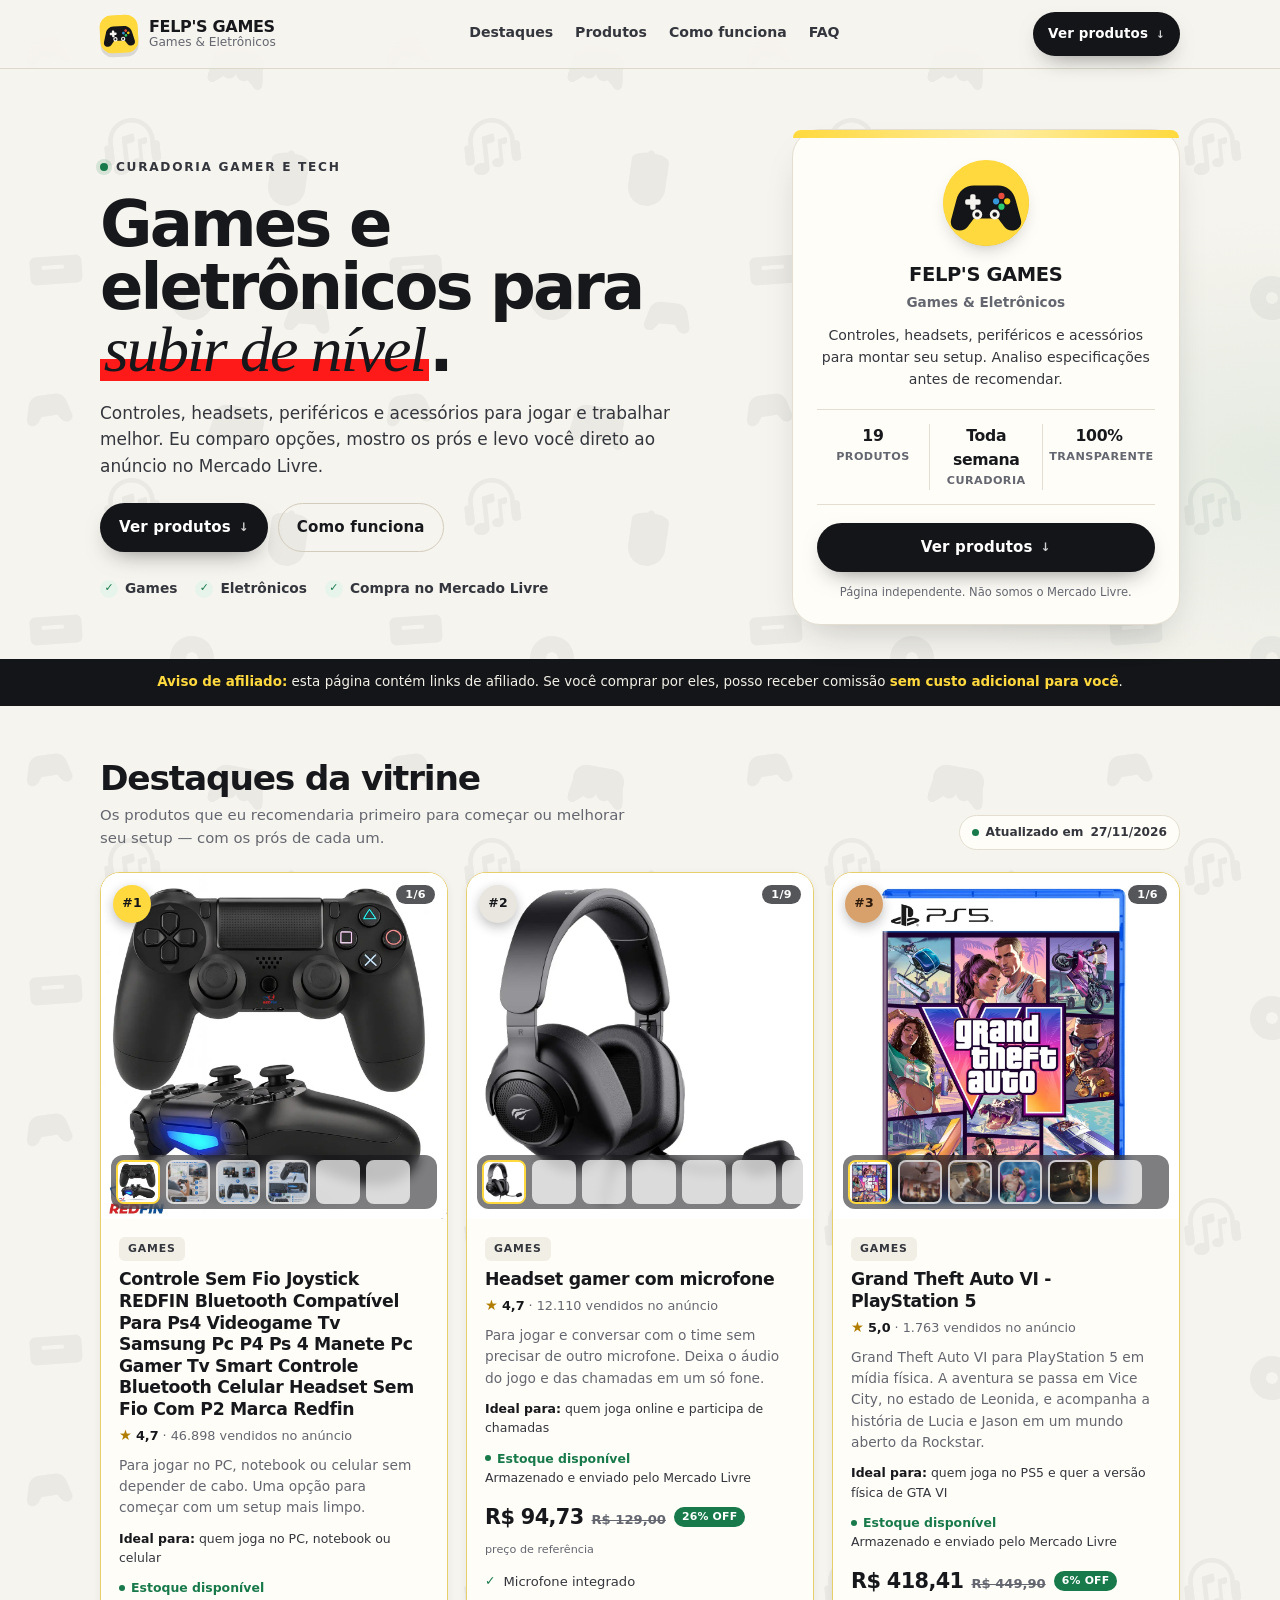
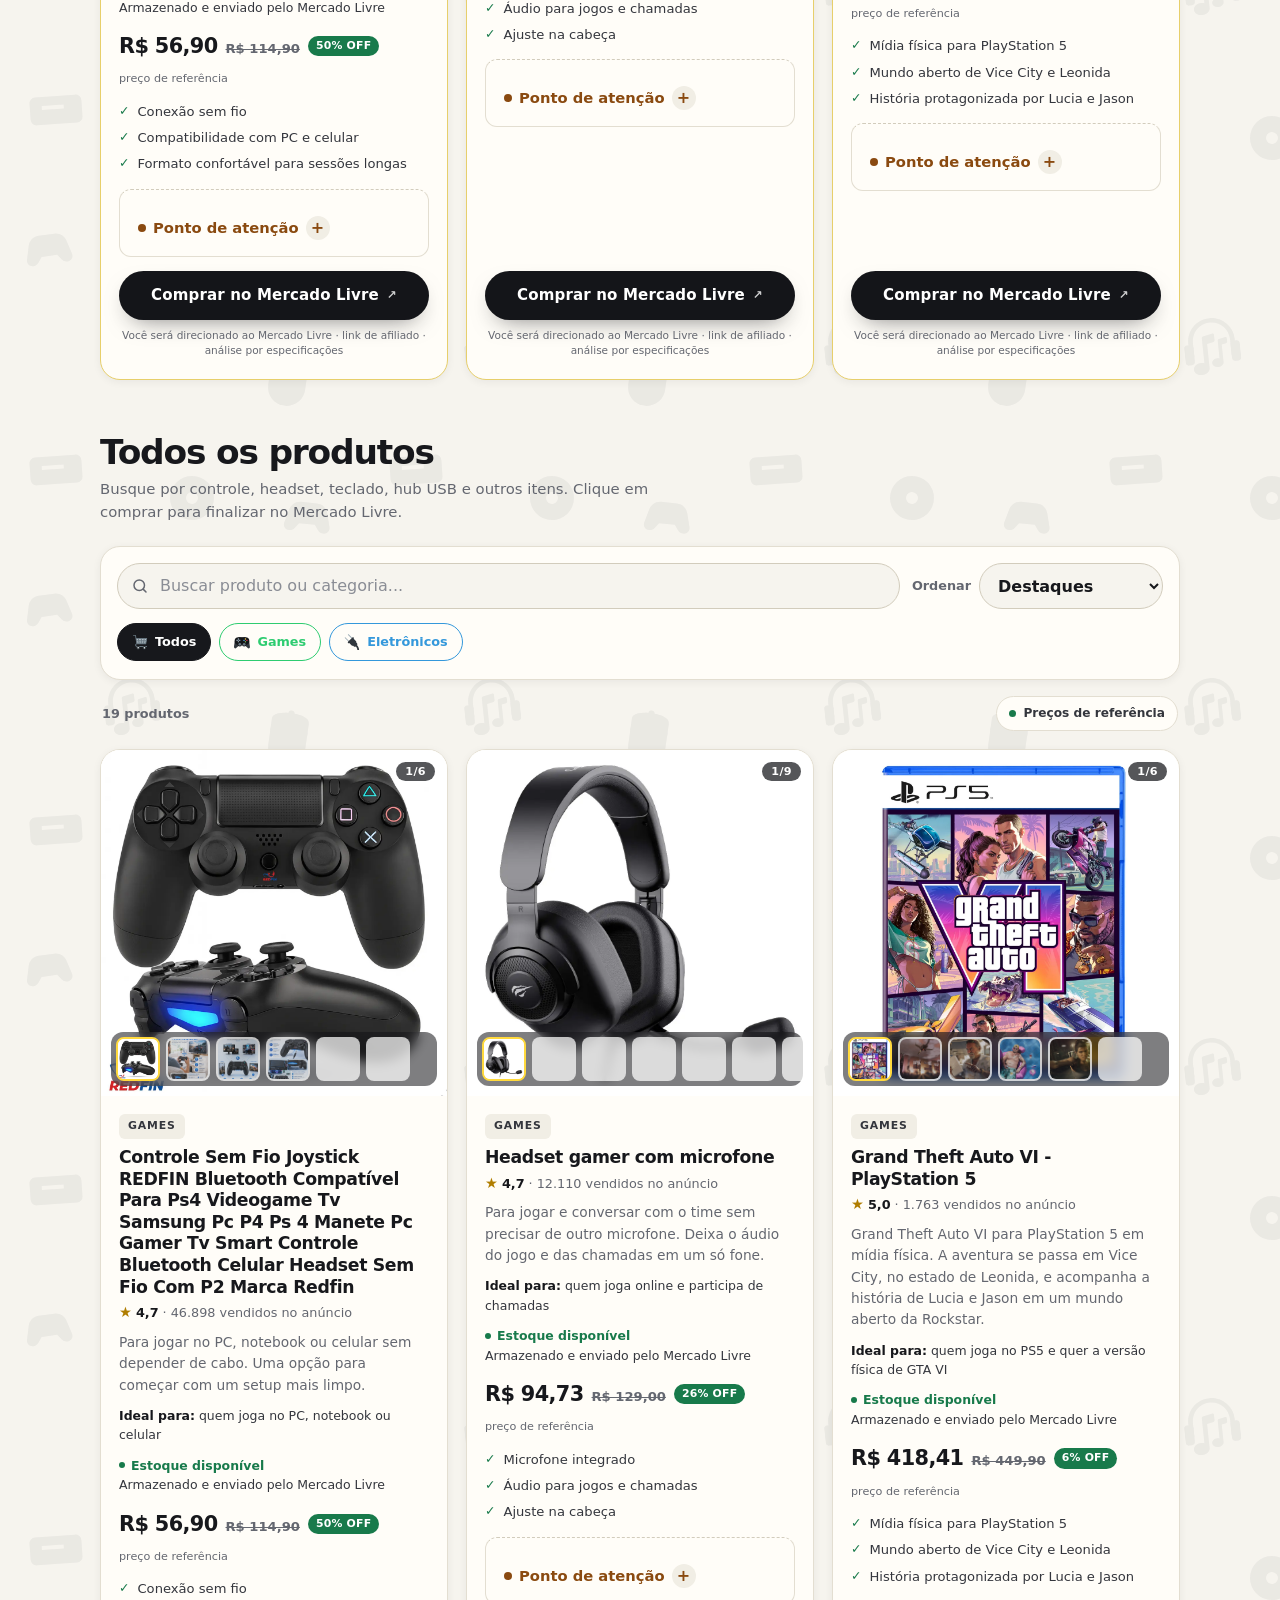
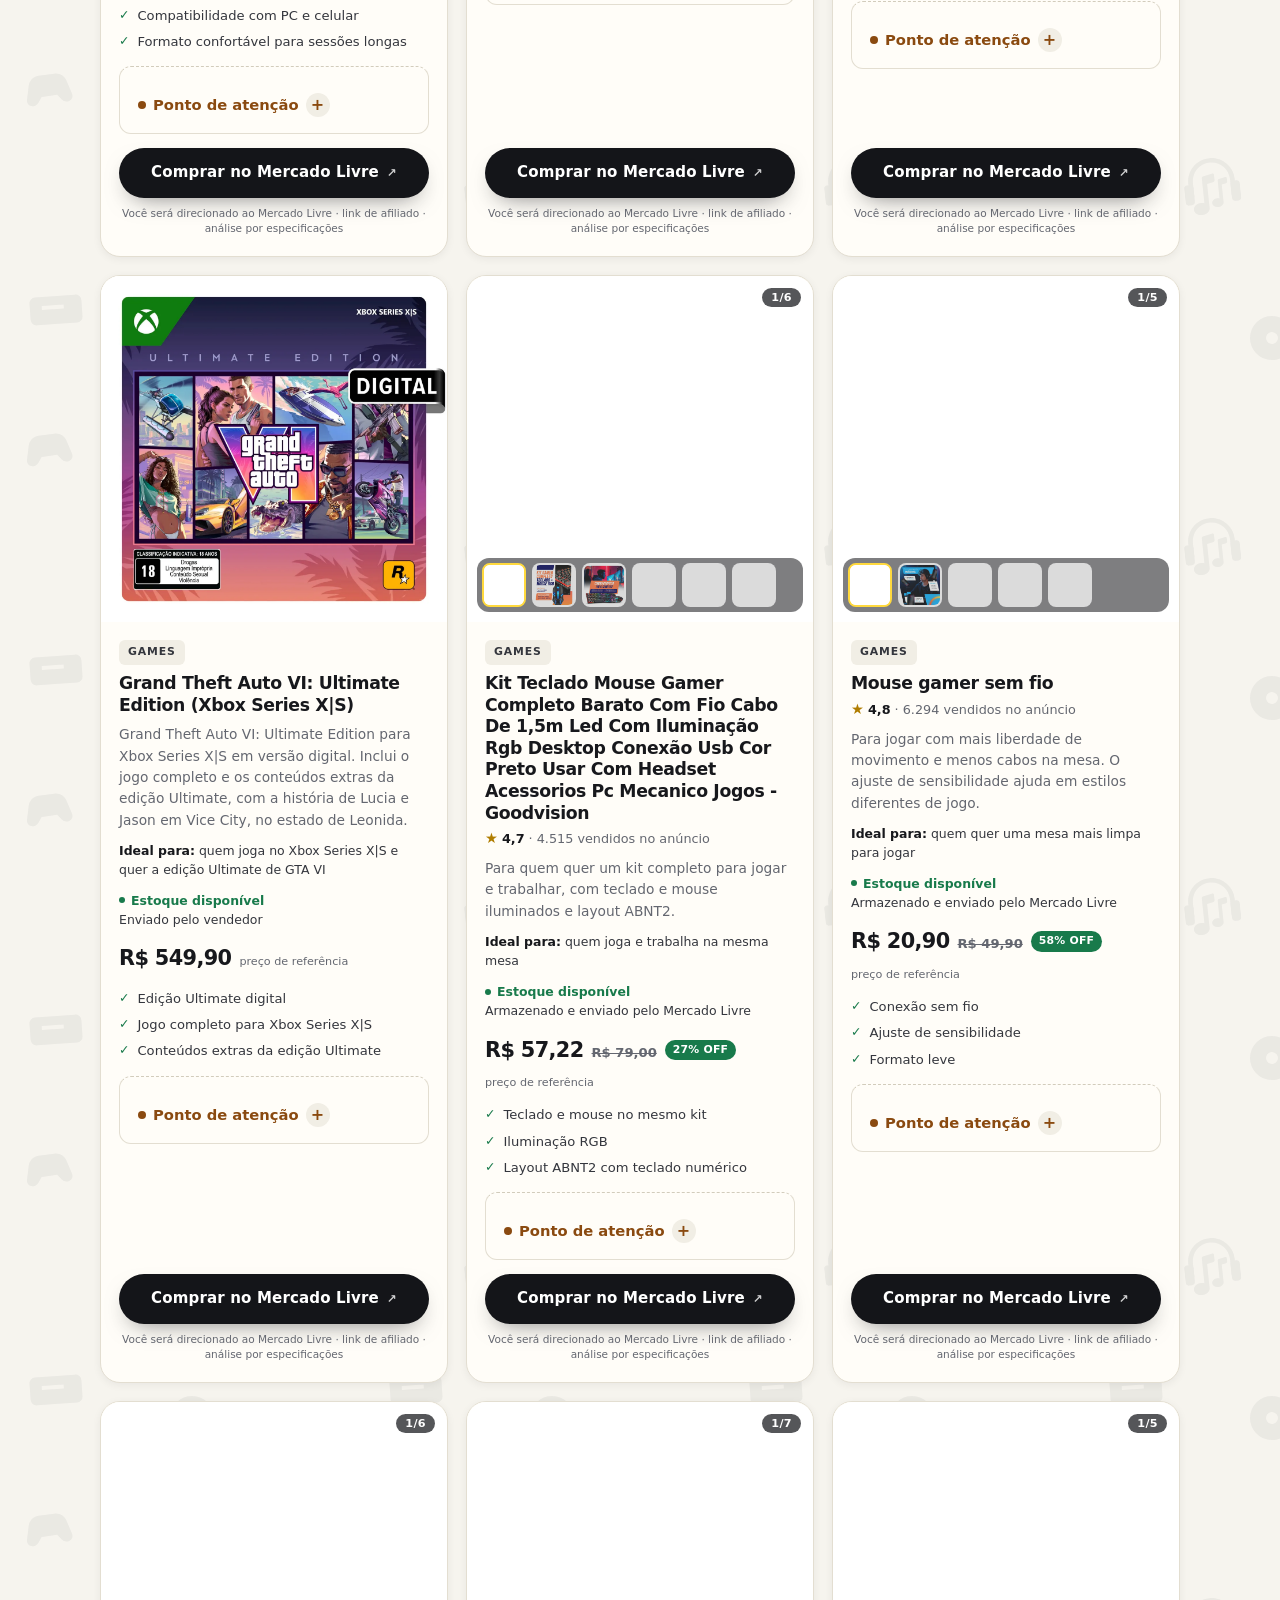
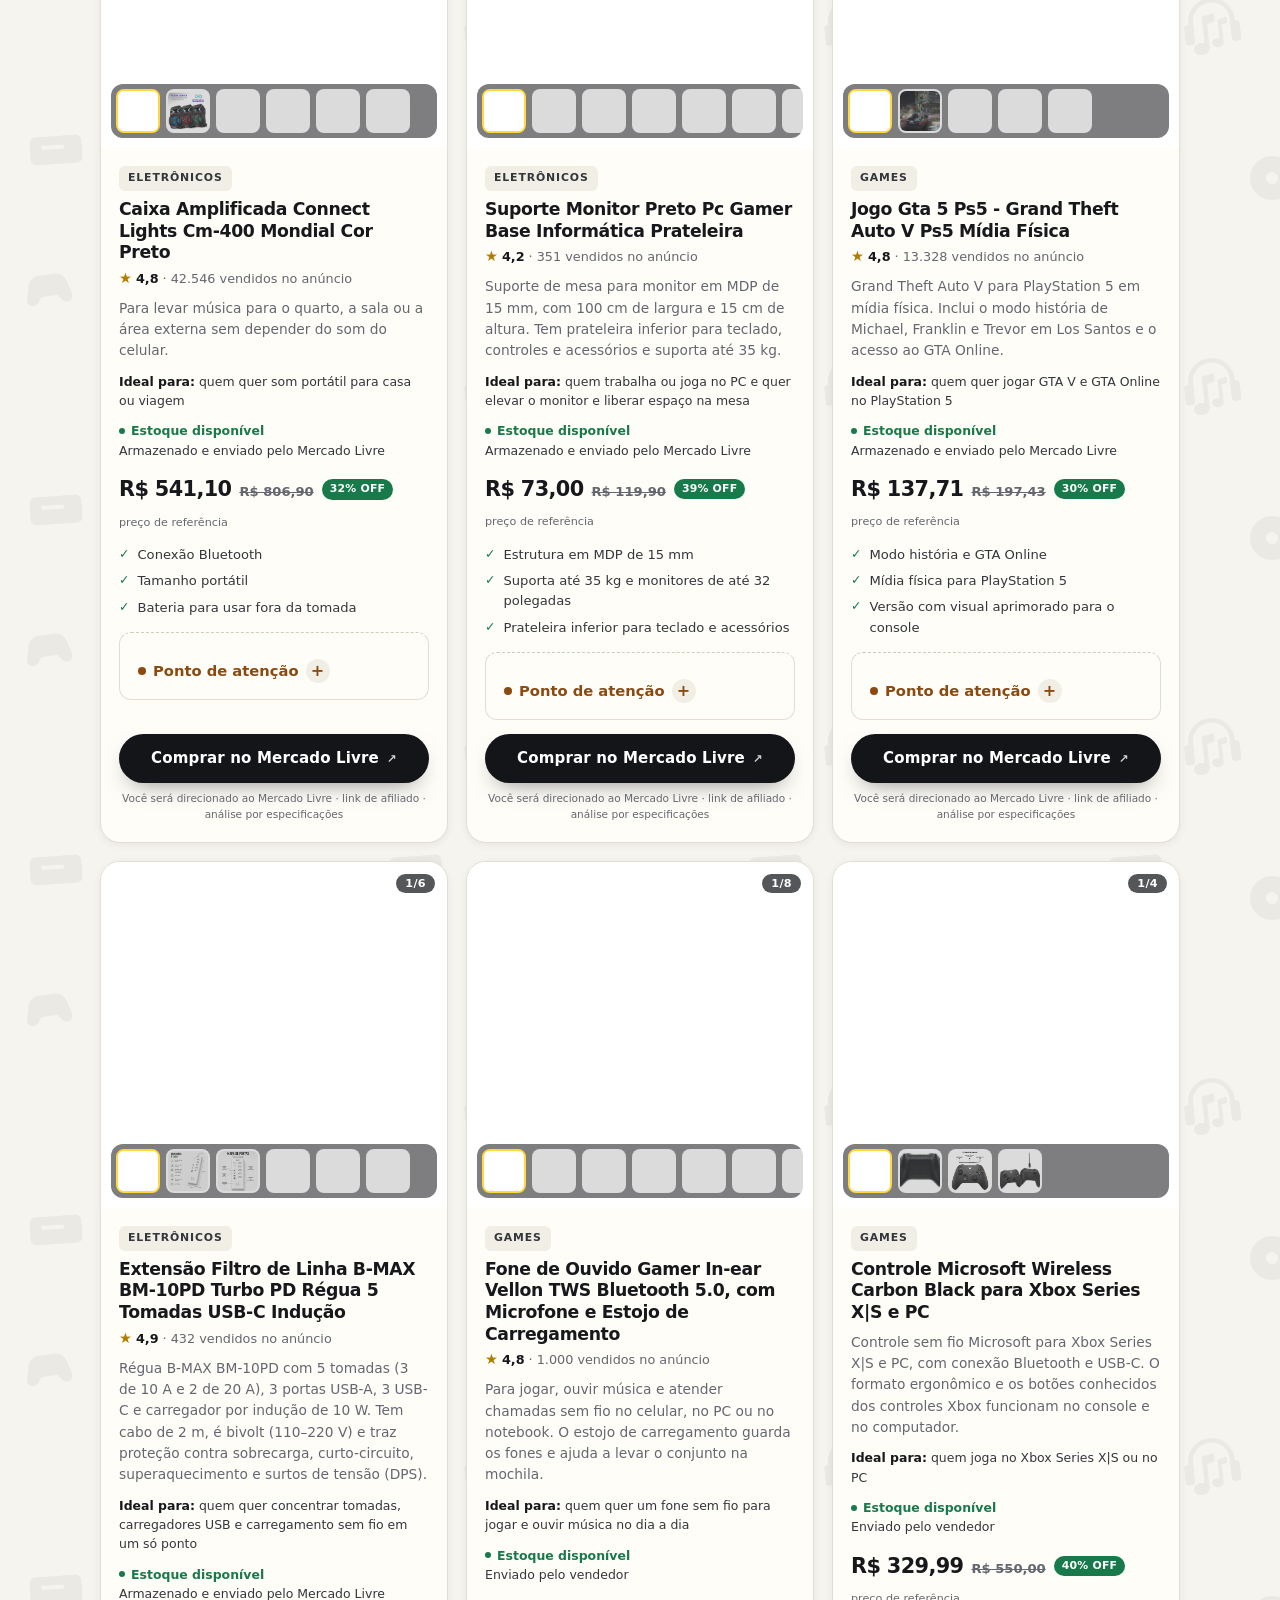
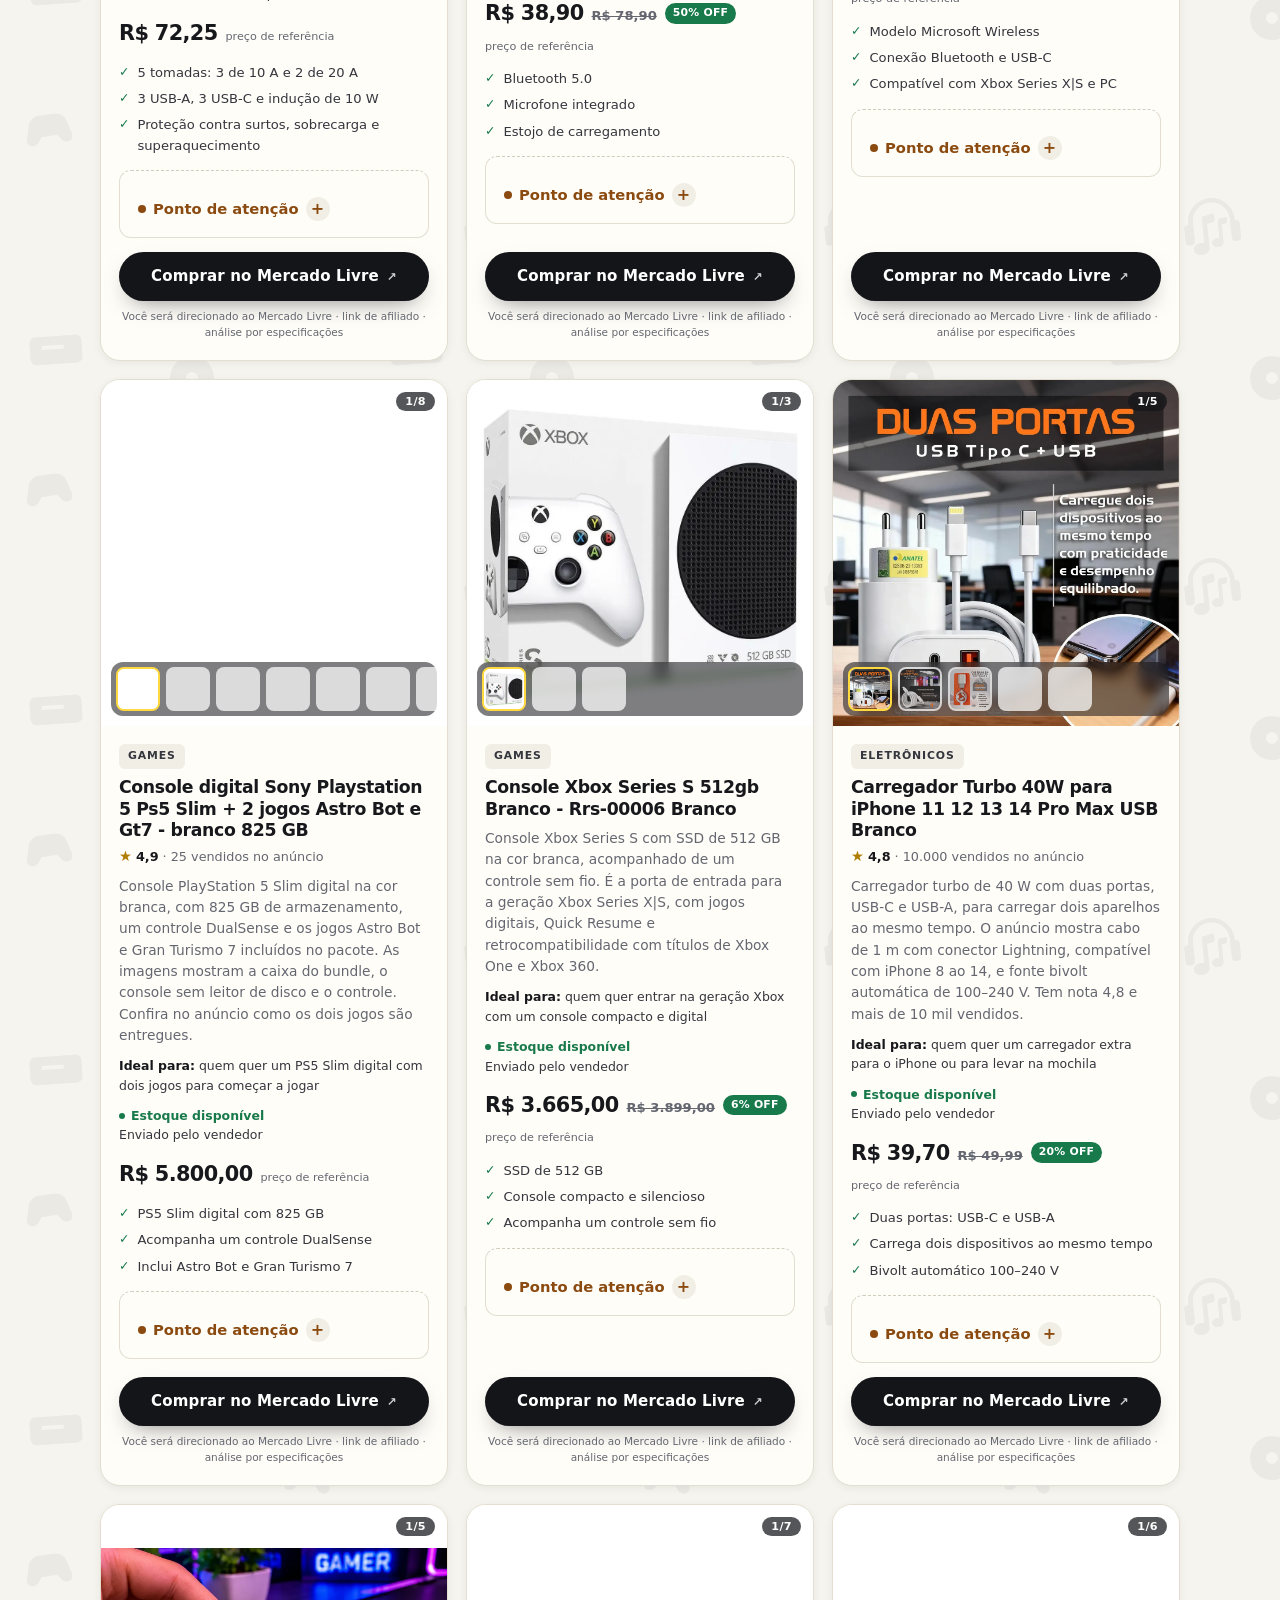
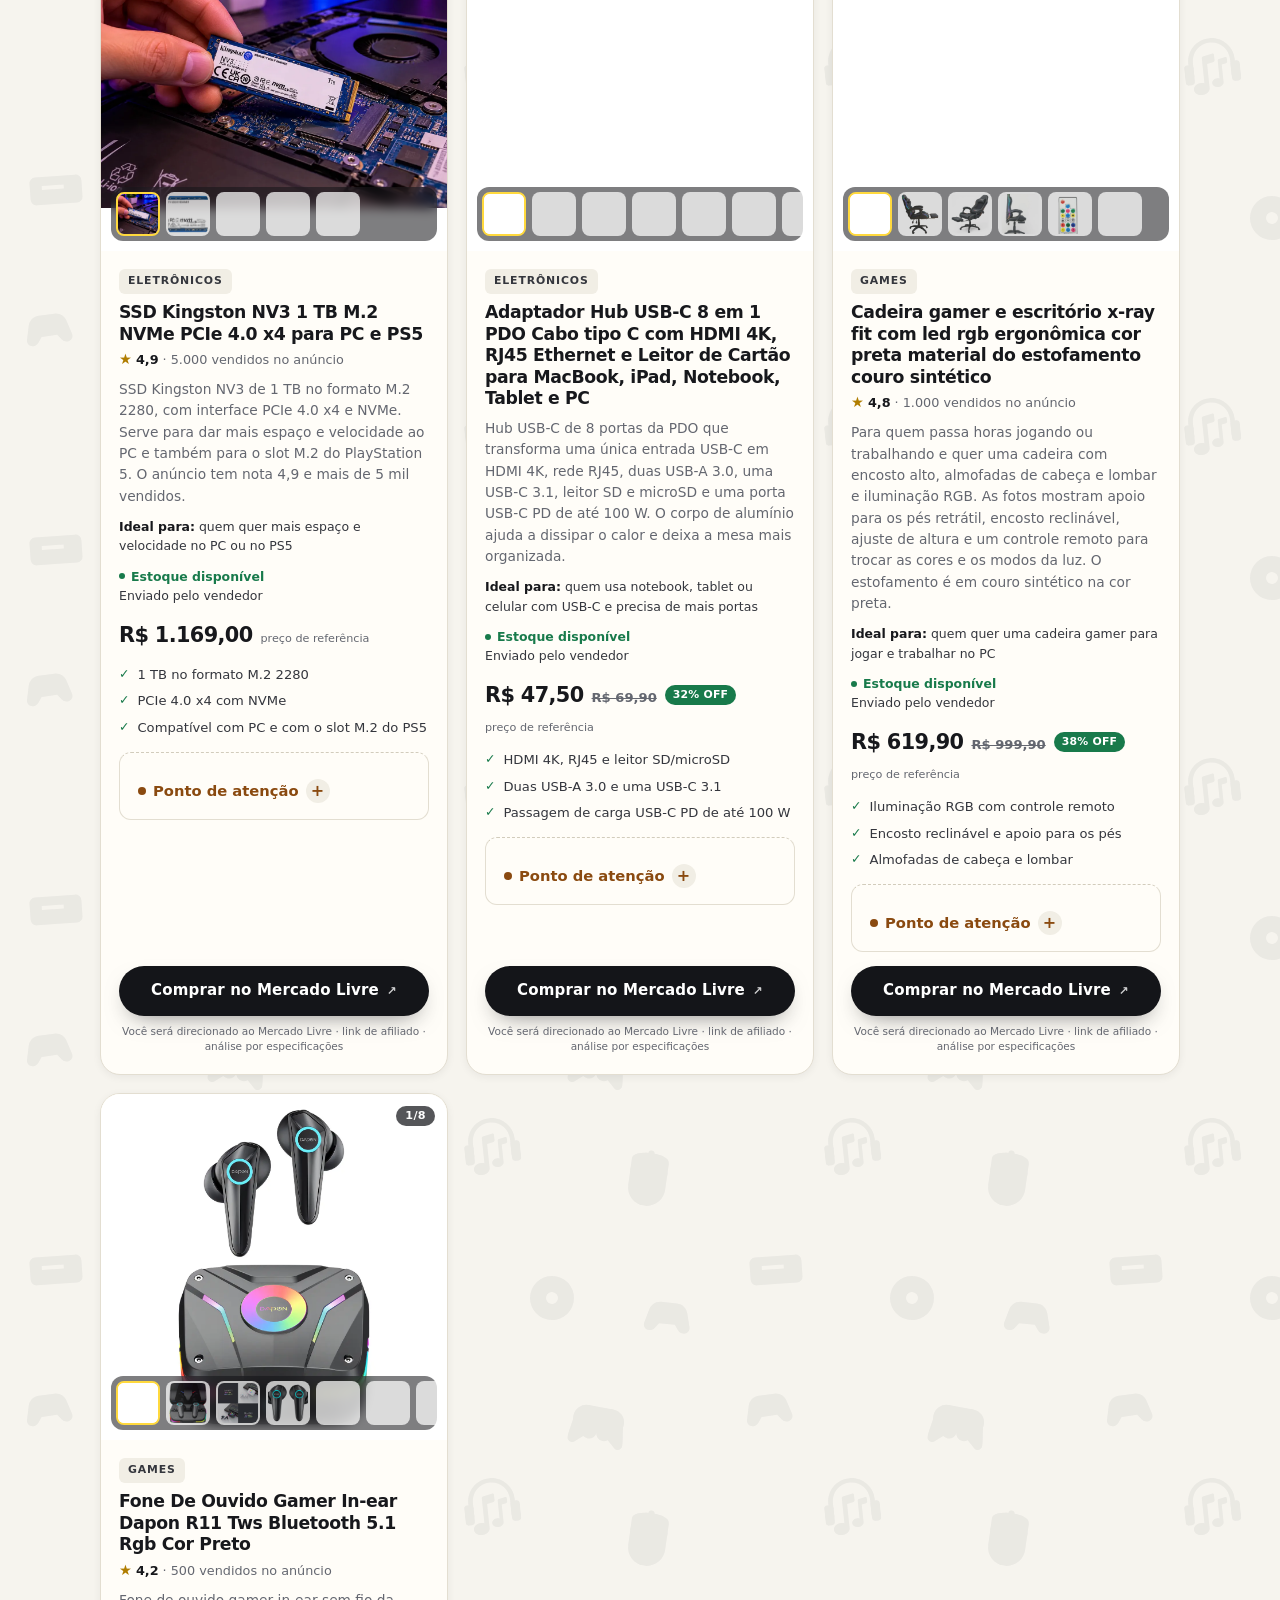
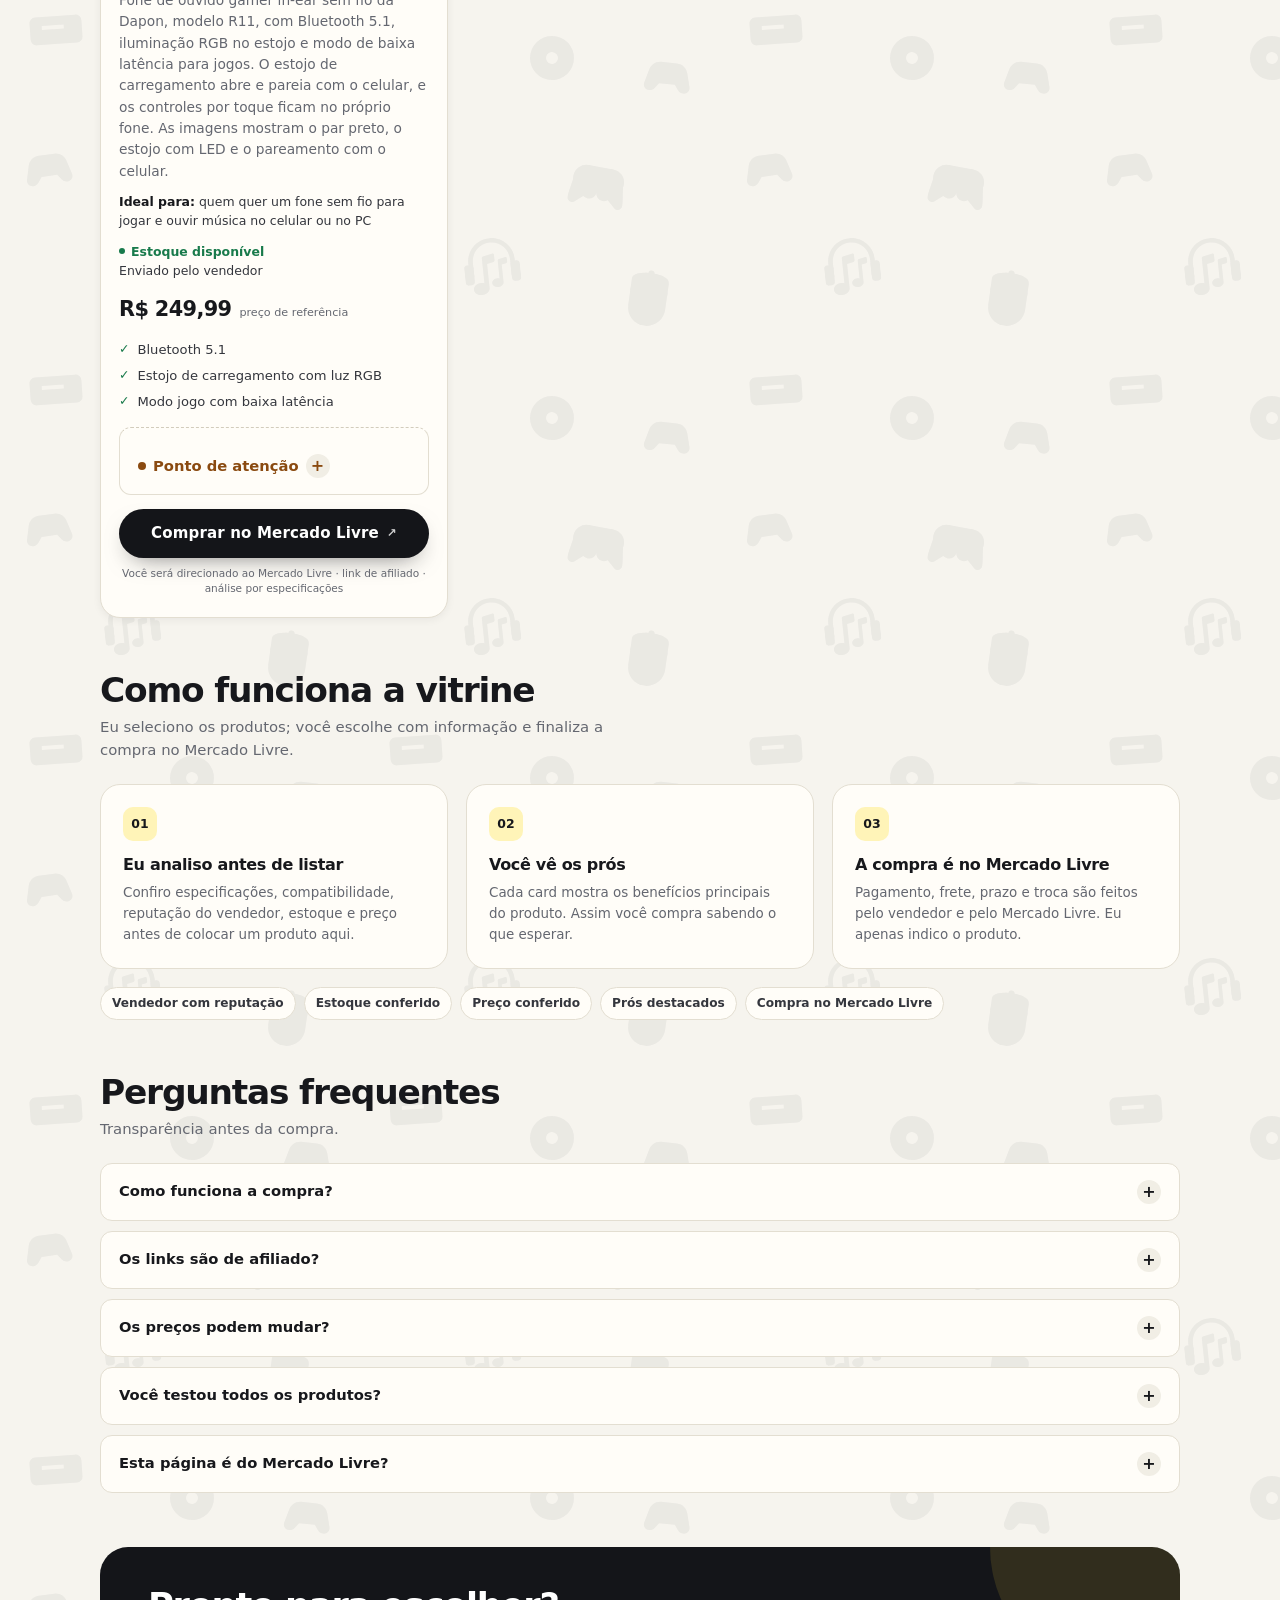
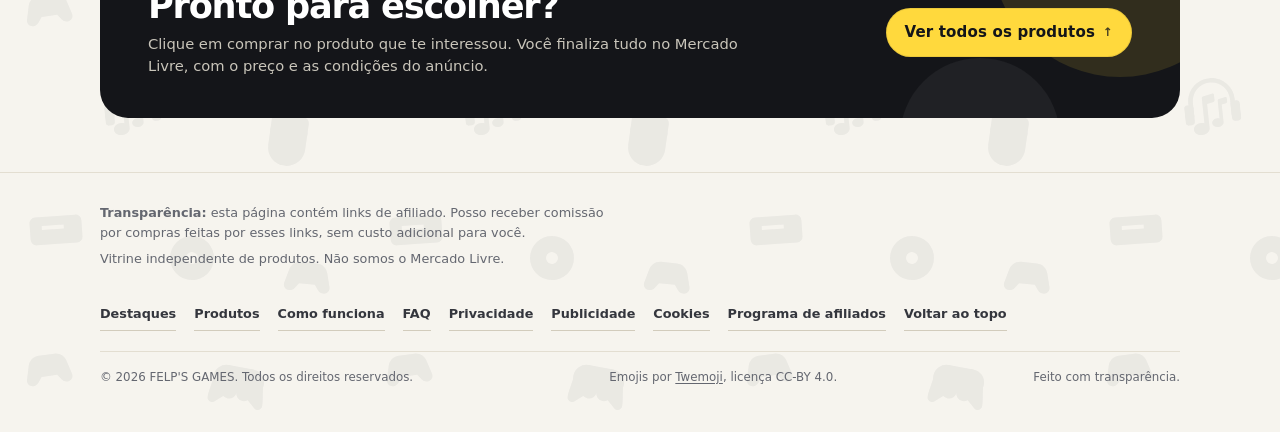
==== index.html @ fa254f03 "Atualiza site FELP'S GAMES (2026-11-27 15:37 UTC)" ====
<!DOCTYPE html>
<html lang="pt-BR">
<head>
  <meta charset="UTF-8" />
  <meta name="viewport" content="width=device-width, initial-scale=1" />
  <title>FELP'S GAMES | Games e Eletrônicos</title>
  <meta name="description" content="Vitrine independente de games e eletrônicos: controles, headsets, teclados, hubs e acessórios. Prós e links de afiliado do Mercado Livre." />
  <link rel="canonical" href="https://felpsgames.com.br/" />
  <meta name="google-site-verification" content="eeQdjutNjJ3lwtu9_oy9br5bYPdL4W5iSDOdK4V8MIQ" />
  <meta name="google-adsense-account" content="ca-pub-5428095231521630" />
  <meta name="theme-color" content="#f6f4ee" />
  <meta name="color-scheme" content="light" />
  <meta name="referrer" content="strict-origin-when-cross-origin" />
  <link rel="icon" href="/favicon.ico" sizes="any" />
  <link rel="icon" type="image/svg+xml" href="assets/logo-controle.svg?v=e62508aea4" />
  <link rel="icon" type="image/png" sizes="192x192" href="assets/icone-192.png?v=e62508aea4" />
  <link rel="apple-touch-icon" href="assets/icone-180.png?v=e62508aea4" />
  <script>
    if (location.protocol === 'http:' || location.protocol === 'https:') {
      const linkManifest = document.createElement('link');
      linkManifest.rel = 'manifest';
      linkManifest.href = 'manifest.webmanifest';
      document.head.appendChild(linkManifest);
    }
  </script>
  <meta name="application-name" content="FELP'S GAMES" />
  <meta name="mobile-web-app-capable" content="yes" />
  <meta name="apple-mobile-web-app-capable" content="yes" />
  <meta name="apple-mobile-web-app-title" content="FELP'S GAMES" />
  <meta name="apple-mobile-web-app-status-bar-style" content="default" />
  <meta property="og:title" content="FELP'S GAMES | Games e Eletrônicos" />
  <meta property="og:description" content="Controles, headsets, periféricos e acessórios para montar seu setup. Prós e links de afiliado do Mercado Livre." />
  <meta property="og:type" content="website" />
  <meta property="og:site_name" content="FELP'S GAMES" />
  <meta property="og:url" content="https://felpsgames.com.br/" />
  <meta property="og:image" content="https://felpsgames.com.br/assets/og-image.png" />
  <meta property="og:image:width" content="1200" />
  <meta property="og:image:height" content="630" />
  <meta property="og:image:alt" content="FELP'S GAMES — games e eletrônicos com prós e links de afiliado do Mercado Livre." />
  <meta property="og:locale" content="pt_BR" />
  <meta name="twitter:card" content="summary_large_image" />
  <meta name="twitter:title" content="FELP'S GAMES | Games e Eletrônicos" />
  <meta name="twitter:description" content="Controles, headsets, periféricos e acessórios para montar seu setup. Prós e links de afiliado do Mercado Livre." />
  <meta name="twitter:image" content="https://felpsgames.com.br/assets/og-image.png" />
  <meta name="robots" content="index,follow,max-image-preview:large" />

  <script type="application/ld+json">
  {
    "@context": "https://schema.org",
    "@type": "WebSite",
    "name": "FELP'S GAMES",
    "alternateName": "Felp's Games",
    "url": "https://felpsgames.com.br/",
    "description": "Vitrine independente de games e eletrônicos com prós, preços e links de afiliado do Mercado Livre.",
    "inLanguage": "pt-BR",
    "publisher": {
      "@type": "Organization",
      "name": "FELP'S GAMES",
      "logo": {
        "@type": "ImageObject",
        "url": "https://felpsgames.com.br/assets/icone-512.png"
      }
    }
  }
  </script>

  <link rel="stylesheet" href="styles.css?v=aec33f5a0f" />

  <!--
    ============================================================
    COMO EDITAR ESTA PÁGINA
    ============================================================
    1. Abra "app.js" e edite o objeto CONFIG:
       nome, iniciais, logo, subtitulo, bio, data e dadosConfirmados.
    2. Ainda no "app.js", edite a lista PRODUTOS:
       - troque COLE_SEU_LINK_AQUI pelo link de afiliado;
       - use "destaque": 1 a 9 para os destaques.
    3. Para as fotos: crie uma pasta com o nome do produto em
       "assets/produtos", coloque as imagens dentro e rode o
       "Publicar Site, faz backup, envia ao GitHub.bat" na raiz do projeto.
       Todas aparecem como galeria.
    4. Só mude dadosConfirmados para true depois de conferir
       links, preços, estoque e envio reais.
    5. Não remova o aviso de afiliado nem o rel="sponsored".
    6. Publique somente esta pasta no Netlify Drop, GitHub Pages
       ou Vercel. Cada botão leva o visitante ao Mercado Livre.
    ============================================================
  -->

  <script src="assets/produtos/manifest.js?v=2f0dcd84b9" defer></script>
  <script src="app.js?v=da790c8500" defer></script>
  <script src="ads.js?v=f6e2549222" defer></script>
</head>

<body>
  <a class="skip-link" href="#recomendacoes">Pular para os produtos</a>

  <!-- ================= BARRA SUPERIOR ================= -->
  <header class="topbar">
    <div class="wrap topbar-inner">
      <a class="brand" href="#conteudo">
        <span class="brand-mark" id="brandMark" aria-hidden="true">
          <img src="assets/logo-controle.svg?v=e62508aea4" alt="" width="38" height="38" />
        </span>
        <span class="brand-text">
          <span class="brand-name" id="brandName">FELP'S GAMES</span>
          <span class="brand-handle" id="brandHandle">Games &amp; Eletrônicos</span>
        </span>
      </a>

      <nav class="nav" aria-label="Navegação principal">
        <a href="#top3">Destaques</a>
        <a href="#recomendacoes">Produtos</a>
        <a href="#como-funciona">Como funciona</a>
        <a href="#faq">FAQ</a>
      </nav>

      <div class="topbar-actions">
        <span class="visit-counter" id="visitCounter" hidden title="Total de visitas ao site, sem cookies">
          <span class="visit-counter-dot" aria-hidden="true"></span>
          <strong id="visitCount">—</strong> <span id="visitLabel">visitas</span>
        </span>
        <a class="btn btn--dark btn--sm" href="#recomendacoes">
          Ver produtos <small>↓</small>
        </a>
      </div>
    </div>
  </header>

  <main id="conteudo">
    <!-- ================= HERO ================= -->
    <section class="hero">
      <div class="wrap hero-grid">
        <div>
          <p class="eyebrow">Curadoria gamer e tech</p>
          <h1>Games e eletrônicos para <em>subir de nível</em>.</h1>
          <p class="hero-lead">
            Controles, headsets, periféricos e acessórios para jogar e trabalhar melhor.
            Eu comparo opções, mostro os prós e levo você direto ao anúncio no Mercado Livre.
          </p>

          <div class="hero-actions">
            <a class="btn btn--dark" href="#recomendacoes">Ver produtos <small>↓</small></a>
            <a class="btn btn--ghost" href="#como-funciona">Como funciona</a>
          </div>

          <ul class="hero-points">
            <li>Games</li>
            <li>Eletrônicos</li>
            <li>Compra no Mercado Livre</li>
          </ul>
        </div>

        <aside class="profile-card" aria-label="Sobre a vitrine">
          <div class="avatar" id="profileInitials" aria-hidden="true">
            <img src="assets/logo-controle.svg?v=e62508aea4" alt="" width="86" height="86" />
          </div>
          <h2 id="profileName">FELP'S GAMES</h2>
          <p class="profile-handle" id="profileHandle">Games &amp; Eletrônicos</p>
          <p class="profile-bio" id="profileBio">
            Controles, headsets, periféricos e acessórios para montar seu setup.
            Analiso especificações antes de recomendar.
          </p>

          <div class="profile-stats">
            <div>
              <strong id="profileProducts">19</strong>
              <span>produtos</span>
            </div>
            <div>
              <strong>Toda semana</strong>
              <span>curadoria</span>
            </div>
            <div>
              <strong>100%</strong>
              <span>transparente</span>
            </div>
          </div>

          <a class="btn btn--dark btn--block" href="#recomendacoes">
            Ver produtos <small>↓</small>
          </a>
          <p class="profile-note">Página independente. Não somos o Mercado Livre.</p>
        </aside>
      </div>

      <div class="wrap">
        <div class="edit-banner" id="editBanner" role="note"></div>
      </div>
    </section>

    <!-- ================= AVISO DE AFILIADO ================= -->
    <aside class="disclosure-strip" role="note">
      <div class="wrap">
        <span><strong>Aviso de afiliado:</strong> esta página contém links de afiliado.
        Se você comprar por eles, posso receber comissão <strong>sem custo adicional para você</strong>.</span>
      </div>
    </aside>

    <!-- ================= TOP 3 ================= -->
    <section class="section" id="top3" aria-labelledby="top3Title">
      <div class="wrap">
        <div class="section-head">
          <div>
            <h2 id="top3Title">Destaques da vitrine</h2>
            <p>Os produtos que eu recomendaria primeiro para começar ou melhorar seu setup — com os prós de cada um.</p>
          </div>
          <span class="pill-note">
            <span class="dot" aria-hidden="true"></span>
            Atualizado em <time id="updatedDate" datetime="2026-11-27">27/11/2026</time>
          </span>
        </div>

        <div class="podium" id="podiumGrid"></div>
      </div>
    </section>

    <!-- ================= PUBLICIDADE ================= -->
    <div class="wrap">
      <aside class="ad-slot" data-ad="topo" hidden aria-label="Publicidade">
        <span class="ad-slot-label">Publicidade</span>
        <ins class="adsbygoogle" style="display:block" data-ad-format="auto" data-full-width-responsive="true"></ins>
      </aside>
    </div>

    <!-- ================= TODOS OS PRODUTOS ================= -->
    <section class="section" id="recomendacoes" aria-labelledby="recTitle">
      <div class="wrap">
        <div class="section-head">
          <div>
            <h2 id="recTitle">Todos os produtos</h2>
            <p>Busque por controle, headset, teclado, hub USB e outros itens. Clique em comprar para finalizar no Mercado Livre.</p>
          </div>
        </div>

        <div class="toolbar">
          <div class="toolbar-row">
            <div class="search">
              <svg viewBox="0 0 24 24" fill="none" stroke="currentColor" stroke-width="2" stroke-linecap="round" aria-hidden="true">
                <circle cx="11" cy="11" r="7"></circle>
                <path d="m20 20-3.5-3.5"></path>
              </svg>
              <label for="search" class="sr-only">Buscar produto</label>
              <input id="search" type="search" placeholder="Buscar produto ou categoria..." autocomplete="off" />
            </div>

            <label class="sort" for="sort">
              Ordenar
              <select id="sort">
                <option value="destaques">Destaques</option>
                <option value="menor-preco">Menor preço</option>
              </select>
            </label>
          </div>

          <div class="chips" id="chips" role="group" aria-label="Filtrar por categoria"></div>
        </div>

        <div class="results-info">
          <span id="resultsCount" aria-live="polite">19 produtos</span>
          <span class="pill-note"><span class="dot" aria-hidden="true"></span> Preços de referência</span>
        </div>

        <div class="grid" id="productGrid"></div>

        <div class="empty" id="emptyState" role="status">
          <strong>Nenhum produto encontrado</strong>
          <p>Tente outro termo ou remova os filtros.</p>
          <button class="btn btn--ghost" type="button" id="resetFilters">Limpar filtros</button>
        </div>
      </div>
    </section>

    <!-- ================= PUBLICIDADE ================= -->
    <div class="wrap">
      <aside class="ad-slot" data-ad="fim" hidden aria-label="Publicidade">
        <span class="ad-slot-label">Publicidade</span>
        <ins class="adsbygoogle" style="display:block" data-ad-format="auto" data-full-width-responsive="true"></ins>
      </aside>
    </div>

    <!-- ================= COMO FUNCIONA ================= -->
    <section class="section" id="como-funciona" aria-labelledby="comoTitle">
      <div class="wrap">
        <div class="section-head">
          <div>
            <h2 id="comoTitle">Como funciona a vitrine</h2>
            <p>Eu seleciono os produtos; você escolhe com informação e finaliza a compra no Mercado Livre.</p>
          </div>
        </div>

        <div class="trust-grid">
          <article class="trust-card">
            <span class="trust-num" aria-hidden="true">01</span>
            <h3>Eu analiso antes de listar</h3>
            <p>Confiro especificações, compatibilidade, reputação do vendedor, estoque e preço antes de colocar um produto aqui.</p>
          </article>

          <article class="trust-card">
            <span class="trust-num" aria-hidden="true">02</span>
            <h3>Você vê os prós</h3>
            <p>Cada card mostra os benefícios principais do produto. Assim você compra sabendo o que esperar.</p>
          </article>

          <article class="trust-card">
            <span class="trust-num" aria-hidden="true">03</span>
            <h3>A compra é no Mercado Livre</h3>
            <p>Pagamento, frete, prazo e troca são feitos pelo vendedor e pelo Mercado Livre. Eu apenas indico o produto.</p>
          </article>
        </div>

        <div class="criteria" role="group" aria-label="Critérios de escolha">
          <span>Vendedor com reputação</span>
          <span>Estoque conferido</span>
          <span>Preço conferido</span>
          <span>Prós destacados</span>
          <span>Compra no Mercado Livre</span>
        </div>
      </div>
    </section>

    <!-- ================= FAQ ================= -->
    <section class="section" id="faq" aria-labelledby="faqTitle">
      <div class="wrap">
        <div class="section-head">
          <div>
            <h2 id="faqTitle">Perguntas frequentes</h2>
            <p>Transparência antes da compra.</p>
          </div>
        </div>

        <div class="faq">
          <details>
            <summary>Como funciona a compra?</summary>
            <p>Escolha um produto e clique em “Comprar no Mercado Livre”. Você será levado ao anúncio, onde confere o preço atual e finaliza a compra. Pagamento, frete, prazo e troca são feitos pelo Mercado Livre e pelo vendedor.</p>
          </details>

          <details>
            <summary>Os links são de afiliado?</summary>
            <p>Sim. Quando você compra por um link desta página, posso receber uma comissão do Mercado Livre. O preço para você não muda.</p>
          </details>

          <details>
            <summary>Os preços podem mudar?</summary>
            <p>Sim. O Mercado Livre altera preços e promoções com frequência. O valor mostrado aqui é uma referência; confira sempre o valor atual no anúncio.</p>
          </details>

          <details>
            <summary>Você testou todos os produtos?</summary>
            <p>Não. Quando não testei, deixo claro que a análise é baseada em especificações e no anúncio. Nunca invento uma experiência que não tive.</p>
          </details>

          <details>
            <summary>Esta página é do Mercado Livre?</summary>
            <p>Não. Esta é uma vitrine independente. O Mercado Livre é o site onde os produtos são vendidos e a compra é finalizada por lá.</p>
          </details>
        </div>
      </div>
    </section>

    <!-- ================= PUBLICIDADE ================= -->
    <div class="wrap">
      <aside class="ad-slot" data-ad="rodape" hidden aria-label="Publicidade">
        <span class="ad-slot-label">Publicidade</span>
        <ins class="adsbygoogle" style="display:block" data-ad-format="auto" data-full-width-responsive="true"></ins>
      </aside>
    </div>

    <!-- ================= CTA ================= -->
    <section class="wrap" aria-labelledby="ctaTitle">
      <div class="cta-band">
        <div class="cta-copy">
          <h2 id="ctaTitle">Pronto para escolher?</h2>
          <p>Clique em comprar no produto que te interessou. Você finaliza tudo no Mercado Livre, com o preço e as condições do anúncio.</p>
        </div>
        <a class="btn btn--yellow" href="#recomendacoes">
          Ver todos os produtos <small>↑</small>
        </a>
      </div>
    </section>
  </main>

  <!-- ================= RODAPÉ ================= -->
  <footer>
    <div class="wrap">
      <div class="footer-grid">
        <div>
          <p><strong>Transparência:</strong> esta página contém links de afiliado. Posso receber comissão por compras feitas por esses links, sem custo adicional para você.</p>
          <p>Vitrine independente de produtos. Não somos o Mercado Livre.</p>
        </div>
        <div class="footer-links">
          <a href="#top3">Destaques</a>
          <a href="#recomendacoes">Produtos</a>
          <a href="#como-funciona">Como funciona</a>
          <a href="#faq">FAQ</a>
          <a href="privacidade.html">Privacidade</a>
          <a href="privacidade.html#anuncios">Publicidade</a>
          <button type="button" class="linklike" data-cookie-prefs>Cookies</button>
          <a href="https://www.mercadolivre.com.br/ajuda/30228" target="_blank" rel="noopener noreferrer">Programa de afiliados</a>
          <a href="#conteudo">Voltar ao topo</a>
        </div>
      </div>

      <div class="footer-bottom">
        <span>© <span id="year">2026</span> <span id="footerName">FELP'S GAMES</span>. Todos os direitos reservados.</span>
        <span>Emojis por <a href="https://github.com/jdecked/twemoji" target="_blank" rel="noopener noreferrer">Twemoji</a>, licença CC-BY 4.0.</span>
        <span>Feito com transparência.</span>
      </div>
    </div>
  </footer>

  <noscript>
    <div class="wrap" style="padding-bottom:24px;">
      <p class="edit-banner is-visible">Ative o JavaScript para ver a vitrine e usar a busca.</p>
    </div>
  </noscript>
</body>
</html>
---- styles.css ----
/* ============================================================
   Vitrine gamer e eletrônicos — estilos
   Edite as cores e fontes pelas variáveis abaixo.
   ============================================================ */

:root {
  --bg: #f6f4ee;
  --surface: #fffdf8;
  --surface-2: #f1eee5;
  --ink: #17181c;
  --ink-soft: #34363d;
  --muted: #646770;
  --line: #e3ded1;
  --line-strong: #d2ccbc;
  --accent: #ffd93d;
  --accent-deep: #e8b900;
  --accent-soft: #fff4b8;
  --accent-red: #ff1a1a;
  --green: #187a4b;
  --green-soft: #e7f4ec;
  --warn: #8a4a10;
  --warn-soft: #fdf2df;
  --dark: #141519;
  --radius-sm: 12px;
  --radius: 20px;
  --radius-lg: 28px;
  --shadow-sm: 0 2px 8px rgba(23, 24, 28, 0.06);
  --shadow: 0 18px 40px -18px rgba(23, 24, 28, 0.28);
  --font: ui-sans-serif, system-ui, -apple-system, "Segoe UI", Roboto, "Helvetica Neue", Arial, sans-serif;
  --serif: Georgia, "Times New Roman", serif;
}

* { box-sizing: border-box; }

html { scroll-behavior: smooth; scroll-padding-top: 84px; }

body {
  margin: 0;
  font-family: var(--font);
  color: var(--ink);
  background:
    radial-gradient(800px 420px at 8% -8%, rgba(255, 217, 61, 0.22), transparent 65%),
    radial-gradient(700px 420px at 100% 4%, rgba(24, 122, 75, 0.08), transparent 60%),
    url("assets/fundo-gamer.svg") repeat,
    var(--bg);
  background-size: auto, auto, 360px 360px, auto;
  line-height: 1.55;
  -webkit-font-smoothing: antialiased;
  text-rendering: optimizeLegibility;
}

img { max-width: 100%; display: block; }

a { color: inherit; }

button, input, select { font: inherit; }

:focus-visible {
  outline: 3px solid var(--ink);
  outline-offset: 3px;
  border-radius: 6px;
}

.skip-link {
  position: absolute;
  left: 12px;
  top: -60px;
  z-index: 100;
  padding: 10px 16px;
  border-radius: 10px;
  background: var(--ink);
  color: #fff;
  font-weight: 700;
  text-decoration: none;
  transition: top 0.2s ease;
}

.skip-link:focus { top: 12px; }

.sr-only {
  position: absolute;
  width: 1px;
  height: 1px;
  padding: 0;
  margin: -1px;
  overflow: hidden;
  clip: rect(0, 0, 0, 0);
  white-space: nowrap;
  border: 0;
}

.wrap {
  width: 100%;
  max-width: 1120px;
  margin: 0 auto;
  padding: 0 20px;
}

/* ---------- Botões ---------- */

.btn {
  display: inline-flex;
  align-items: center;
  justify-content: center;
  gap: 8px;
  min-height: 46px;
  padding: 12px 18px;
  border: 1px solid transparent;
  border-radius: 999px;
  font-size: 0.94rem;
  font-weight: 800;
  letter-spacing: 0.01em;
  text-align: center;
  text-decoration: none;
  cursor: pointer;
  transition: transform 0.18s ease, box-shadow 0.18s ease, background 0.18s ease, border-color 0.18s ease;
}

.btn:hover { transform: translateY(-2px); }
.btn:active { transform: translateY(0); }

.btn--dark {
  background: var(--dark);
  color: #fff;
  box-shadow: 0 10px 24px -12px rgba(20, 21, 25, 0.6);
}

.btn--dark:hover { background: #000; box-shadow: 0 16px 30px -14px rgba(20, 21, 25, 0.55); }

.btn--yellow {
  background: var(--accent);
  color: var(--dark);
  border-color: rgba(20, 21, 25, 0.08);
}

.btn--yellow:hover { background: #ffe16a; }

.btn--ghost {
  background: transparent;
  color: var(--ink);
  border-color: var(--line-strong);
}

.btn--ghost:hover { background: var(--surface); border-color: var(--ink); }

.btn--block { width: 100%; }

.btn--sm {
  min-height: 44px;
  padding: 8px 14px;
  font-size: 0.84rem;
}

.btn small { font-size: 0.78em; opacity: 0.8; }

.btn--disabled,
.btn[aria-disabled="true"] {
  background: var(--surface-2);
  color: var(--muted);
  border-color: var(--line);
  box-shadow: none;
  cursor: not-allowed;
  pointer-events: none;
}

/* ---------- Barra superior ---------- */

.topbar {
  position: sticky;
  top: 0;
  z-index: 50;
  background: rgba(246, 244, 238, 0.88);
  border-bottom: 1px solid rgba(210, 204, 188, 0.7);
  backdrop-filter: blur(14px);
  -webkit-backdrop-filter: blur(14px);
}

.topbar-inner {
  display: flex;
  align-items: center;
  justify-content: space-between;
  gap: 18px;
  min-height: 68px;
}

.brand {
  display: inline-flex;
  align-items: center;
  gap: 11px;
  text-decoration: none;
  min-width: 0;
}

.brand-mark {
  display: grid;
  place-items: center;
  width: 38px;
  height: 38px;
  flex: 0 0 auto;
  overflow: hidden;
  border-radius: 12px;
  background: var(--accent);
  color: var(--dark);
  font-size: 0.82rem;
  font-weight: 900;
  letter-spacing: 0.02em;
  transform: rotate(-3deg);
  box-shadow: 0 4px 0 rgba(20, 21, 25, 0.12);
}

.brand-mark img {
  width: 100%;
  height: 100%;
  display: block;
  border-radius: inherit;
  object-fit: cover;
}

.brand-text { display: grid; line-height: 1.15; min-width: 0; }
.brand-name { font-weight: 900; letter-spacing: -0.02em; }
.brand-handle { font-size: 0.76rem; color: var(--muted); }

.nav {
  display: flex;
  align-items: center;
  gap: 22px;
}

.nav a {
  display: inline-flex;
  align-items: center;
  min-height: 32px;
  font-size: 0.88rem;
  font-weight: 700;
  color: var(--ink-soft);
  text-decoration: none;
  padding: 0;
  border-bottom: 2px solid transparent;
}

.nav a:hover { border-bottom-color: var(--accent-deep); }

.topbar .btn { flex: 0 0 auto; }

.topbar-actions {
  display: flex;
  align-items: center;
  gap: 14px;
  flex: 0 0 auto;
}

/* ---------- Hero ---------- */

.hero { padding: 60px 0 34px; }

.hero-grid {
  display: grid;
  grid-template-columns: minmax(0, 1.25fr) minmax(280px, 0.75fr);
  gap: 44px;
  align-items: center;
}

.eyebrow {
  display: inline-flex;
  align-items: center;
  gap: 8px;
  margin: 0 0 16px;
  font-size: 0.76rem;
  font-weight: 800;
  letter-spacing: 0.14em;
  text-transform: uppercase;
  color: var(--ink-soft);
}

.eyebrow::before {
  content: "";
  width: 8px;
  height: 8px;
  border-radius: 50%;
  background: var(--green);
  box-shadow: 0 0 0 4px rgba(24, 122, 75, 0.14);
}

.hero h1 {
  margin: 0 0 18px;
  font-size: clamp(2.35rem, 5.4vw, 4rem);
  font-weight: 900;
  line-height: 0.98;
  letter-spacing: -0.045em;
}

.hero h1 em {
  position: relative;
  font-family: var(--serif);
  font-style: italic;
  font-weight: 500;
  letter-spacing: -0.03em;
  padding: 0 0.06em;
  background: linear-gradient(transparent 64%, var(--accent-red) 64%, var(--accent-red) 94%, transparent 94%);
}

.hero-lead {
  max-width: 54ch;
  margin: 0 0 24px;
  font-size: 1.06rem;
  color: var(--ink-soft);
}

.hero-actions {
  display: flex;
  flex-wrap: wrap;
  gap: 10px;
  margin-bottom: 26px;
}

.hero-points {
  display: flex;
  flex-wrap: wrap;
  gap: 8px 18px;
  margin: 0;
  padding: 0;
  list-style: none;
  font-size: 0.86rem;
  font-weight: 600;
  color: var(--ink-soft);
}

.hero-points li { display: inline-flex; align-items: center; gap: 7px; }

.hero-points li::before {
  content: "✓";
  display: grid;
  place-items: center;
  width: 18px;
  height: 18px;
  border-radius: 50%;
  background: var(--green-soft);
  color: var(--green);
  font-size: 0.68rem;
  font-weight: 900;
}

/* ---------- Cartão de perfil ---------- */

.profile-card {
  position: relative;
  margin: 0 auto;
  padding: 26px 24px 22px;
  border: 1px solid var(--line);
  border-radius: var(--radius-lg);
  background: var(--surface);
  box-shadow: var(--shadow);
  text-align: center;
}

.profile-card::before {
  content: "";
  position: absolute;
  inset: 0 0 auto;
  height: 8px;
  border-radius: var(--radius-lg) var(--radius-lg) 0 0;
  background: linear-gradient(90deg, var(--accent), #ffeda0 55%, var(--accent));
}

.avatar {
  display: grid;
  place-items: center;
  width: 86px;
  height: 86px;
  margin: 4px auto 14px;
  overflow: hidden;
  border-radius: 50%;
  background:
    radial-gradient(circle at 30% 22%, #fff6c9, transparent 42%),
    linear-gradient(145deg, #ffe468, var(--accent-deep));
  color: var(--dark);
  font-size: 1.7rem;
  font-weight: 900;
  letter-spacing: 0.02em;
  box-shadow: inset 0 -6px 14px rgba(20, 21, 25, 0.12), 0 8px 20px -10px rgba(20, 21, 25, 0.4);
}

.avatar img {
  width: 100%;
  height: 100%;
  display: block;
  border-radius: inherit;
  object-fit: cover;
}

.profile-card h2 {
  margin: 0 0 2px;
  font-size: 1.22rem;
  letter-spacing: -0.02em;
}

.profile-handle {
  margin: 0 0 12px;
  font-size: 0.85rem;
  font-weight: 700;
  color: var(--muted);
}

.profile-bio {
  margin: 0 0 18px;
  font-size: 0.88rem;
  color: var(--ink-soft);
}

.profile-stats {
  display: grid;
  grid-template-columns: repeat(3, minmax(0, 1fr));
  margin: 0 0 18px;
  padding: 14px 0;
  border-top: 1px solid var(--line);
  border-bottom: 1px solid var(--line);
}

.profile-stats div { padding: 0 6px; }
.profile-stats div + div { border-left: 1px solid var(--line); }

.profile-stats strong {
  display: block;
  font-size: 0.98rem;
  letter-spacing: -0.02em;
}

.profile-stats span {
  display: block;
  font-size: 0.7rem;
  font-weight: 700;
  letter-spacing: 0.04em;
  text-transform: uppercase;
  color: var(--muted);
}

.profile-note {
  margin: 12px 0 0;
  font-size: 0.72rem;
  color: var(--muted);
}

/* ---------- Aviso de afiliado ---------- */

.disclosure-strip {
  background: var(--dark);
  color: #f3f0e7;
  padding: 13px 0;
  font-size: 0.84rem;
}

.disclosure-strip .wrap {
  display: flex;
  align-items: center;
  gap: 10px;
  justify-content: center;
  text-align: center;
  flex-wrap: wrap;
}

.disclosure-strip strong { color: var(--accent); }

/* ---------- Seções ---------- */

.section { padding: 54px 0 0; }

.section-head {
  display: flex;
  align-items: flex-end;
  justify-content: space-between;
  gap: 16px;
  flex-wrap: wrap;
  margin-bottom: 22px;
}

.section-head h2 {
  margin: 0;
  font-size: clamp(1.55rem, 3vw, 2.15rem);
  letter-spacing: -0.035em;
  line-height: 1.1;
}

.section-head p {
  margin: 6px 0 0;
  max-width: 58ch;
  font-size: 0.93rem;
  color: var(--muted);
}

.pill-note {
  display: inline-flex;
  align-items: center;
  gap: 7px;
  padding: 7px 12px;
  border: 1px solid var(--line);
  border-radius: 999px;
  background: var(--surface);
  font-size: 0.76rem;
  font-weight: 700;
  color: var(--ink-soft);
  white-space: nowrap;
}

.pill-note .dot {
  width: 7px;
  height: 7px;
  border-radius: 50%;
  background: var(--green);
}

/* ---------- Grid e cards ---------- */

.podium,
.grid {
  display: grid;
  grid-template-columns: repeat(3, minmax(0, 1fr));
  gap: 18px;
}

.grid { margin-top: 18px; }

.card {
  display: flex;
  flex-direction: column;
  overflow: hidden;
  border: 1px solid var(--line);
  border-radius: var(--radius);
  background: var(--surface);
  box-shadow: var(--shadow-sm);
  transition: transform 0.2s ease, box-shadow 0.2s ease, border-color 0.2s ease;
}

.card:hover {
  transform: translateY(-4px);
  border-color: var(--line-strong);
  box-shadow: var(--shadow);
}

.card--featured { border-color: #e7cf6b; }

.emoji {
  display: inline-flex;
  align-items: center;
  justify-content: center;
  line-height: 1;
}

.emoji img {
  display: block;
  width: 1em;
  height: 1em;
}

.card-media {
  position: relative;
  display: grid;
  place-items: center;
  aspect-ratio: 1 / 1;
  overflow: hidden;
  background:
    radial-gradient(circle at 24% 18%, rgba(255, 255, 255, 0.85), transparent 46%),
    linear-gradient(145deg, #f7f2dd, #eae4d2);
  font-size: 3.4rem;
  line-height: 1;
}

.card-media::after {
  content: "";
  position: absolute;
  inset: 0;
  background-image: radial-gradient(rgba(23, 24, 28, 0.055) 1px, transparent 1px);
  background-size: 14px 14px;
  pointer-events: none;
}

.card-media img {
  position: absolute;
  inset: 0;
  z-index: 1;
  width: 100%;
  height: 100%;
  object-fit: contain;
  background: #fff;
}

.card-media > .media-fallback {
  width: 46%;
  max-width: 170px;
  transform: translateY(-2px);
  filter: drop-shadow(0 8px 12px rgba(23, 24, 28, 0.16));
}

.card-media > .media-fallback img {
  position: static;
  z-index: auto;
  width: 100%;
  height: auto;
  background: transparent;
  object-fit: contain;
}

.media-count {
  position: absolute;
  top: 12px;
  right: 12px;
  z-index: 2;
  padding: 4px 9px;
  border-radius: 999px;
  background: rgba(20, 21, 25, 0.72);
  color: #fff;
  font-size: 0.7rem;
  font-weight: 800;
  letter-spacing: 0.03em;
  backdrop-filter: blur(4px);
}

.media-thumbs {
  position: absolute;
  right: 10px;
  bottom: 10px;
  left: 10px;
  z-index: 2;
  display: flex;
  gap: 6px;
  padding: 5px;
  overflow-x: auto;
  border-radius: 12px;
  background: rgba(20, 21, 25, 0.55);
  backdrop-filter: blur(6px);
  scrollbar-width: none;
}

.media-thumbs::-webkit-scrollbar { display: none; }

.media-thumb {
  position: relative;
  flex: 0 0 auto;
  width: 44px;
  height: 44px;
  padding: 0;
  overflow: hidden;
  border: 2px solid transparent;
  border-radius: 8px;
  background: #fff;
  opacity: 0.72;
  cursor: pointer;
  transition: opacity 0.15s ease, border-color 0.15s ease, transform 0.15s ease;
}

.media-thumb:hover { opacity: 1; transform: translateY(-1px); }

.media-thumb.is-active {
  border-color: var(--accent);
  opacity: 1;
}

.media-thumb img {
  width: 100%;
  height: 100%;
  object-fit: cover;
}

.card-media.sem-imagem .media-thumbs,
.card-media.sem-imagem .media-count { display: none; }

.rank {
  position: absolute;
  top: 12px;
  left: 12px;
  z-index: 2;
  display: grid;
  place-items: center;
  min-width: 38px;
  height: 38px;
  padding: 0 8px;
  border-radius: 999px;
  background: var(--dark);
  color: var(--accent);
  font-size: 0.78rem;
  font-weight: 900;
  letter-spacing: 0.02em;
  box-shadow: 0 4px 12px rgba(20, 21, 25, 0.28);
}

.card--featured:nth-child(1) .rank { background: var(--accent); color: var(--dark); }
.card--featured:nth-child(2) .rank { background: #e8e6df; color: var(--ink); }
.card--featured:nth-child(3) .rank { background: #d8a06a; color: #2c1a0c; }

.card-body {
  display: flex;
  flex: 1;
  flex-direction: column;
  padding: 18px 18px 20px;
}

.tag {
  align-self: flex-start;
  margin-bottom: 8px;
  padding: 4px 9px;
  border-radius: 6px;
  background: var(--surface-2);
  color: var(--ink-soft);
  font-size: 0.68rem;
  font-weight: 800;
  letter-spacing: 0.08em;
  text-transform: uppercase;
}

.card h3 {
  margin: 0 0 8px;
  font-size: 1.08rem;
  line-height: 1.25;
  letter-spacing: -0.02em;
}

.rating {
  display: flex;
  align-items: baseline;
  flex-wrap: wrap;
  gap: 4px;
  margin: -2px 0 10px;
  font-size: 0.8rem;
  line-height: 1.4;
  color: var(--muted);
}

.rating-star {
  color: #b07d00;
  font-size: 0.9rem;
  line-height: 1;
}

.rating strong {
  color: var(--ink);
  font-weight: 900;
}

.rating-context { color: var(--muted); }

.card .desc {
  margin: 0 0 10px;
  font-size: 0.86rem;
  color: var(--muted);
}

.ideal {
  margin: 0 0 12px;
  font-size: 0.78rem;
  color: var(--ink-soft);
}

.ideal strong { color: var(--ink); }

.meta-row {
  display: flex;
  flex-direction: column;
  gap: 2px;
  margin-bottom: 12px;
  font-size: 0.78rem;
  line-height: 1.4;
  color: var(--muted);
}

.stock {
  display: inline-flex;
  align-items: center;
  gap: 6px;
  font-weight: 800;
  color: var(--green);
}

.stock::before {
  content: "";
  width: 6px;
  height: 6px;
  border-radius: 50%;
  background: currentColor;
  flex: none;
}

.stock--off {
  color: #b3261e;
}

.shipping {
  color: var(--ink-soft);
}

.price-row {
  display: flex;
  align-items: baseline;
  gap: 8px;
  flex-wrap: wrap;
  margin: 2px 0 14px;
}

.price {
  font-size: 1.3rem;
  font-weight: 900;
  letter-spacing: -0.03em;
}

.price-old {
  font-size: 0.82rem;
  font-weight: 600;
  color: var(--muted);
  text-decoration: line-through;
  text-decoration-thickness: 1px;
}

.badge-off {
  align-self: center;
  padding: 2px 8px;
  border-radius: 999px;
  background: var(--green);
  color: #fff;
  font-size: 0.68rem;
  font-weight: 800;
  line-height: 1.5;
  letter-spacing: 0.02em;
  white-space: nowrap;
}

.price-note {
  font-size: 0.7rem;
  color: var(--muted);
}

.pros {
  display: grid;
  gap: 6px;
  margin: 0 0 14px;
  padding: 0;
  list-style: none;
  font-size: 0.82rem;
  color: var(--ink-soft);
}

.pros li {
  display: flex;
  gap: 8px;
  align-items: flex-start;
}

.pros li::before {
  content: "✓";
  flex: 0 0 auto;
  color: var(--green);
  font-weight: 900;
  font-size: 0.78rem;
  line-height: 1.5;
}

.caveat {
  margin: 0 0 14px;
  padding-top: 10px;
  border-top: 1px dashed var(--line-strong);
  font-size: 0.78rem;
  line-height: 1.5;
  color: var(--ink-soft);
}

.caveat summary {
  display: inline-flex;
  align-items: center;
  gap: 7px;
  cursor: pointer;
  color: var(--warn);
  font-weight: 800;
  list-style: none;
}

.caveat summary::-webkit-details-marker { display: none; }

.caveat summary::before {
  content: "";
  flex: 0 0 auto;
  width: 8px;
  height: 8px;
  border-radius: 50%;
  background: var(--warn);
}

.caveat summary:focus-visible {
  outline: 3px solid var(--ink);
  outline-offset: 3px;
  border-radius: 6px;
}

.caveat p {
  margin: 8px 0 0;
  color: var(--muted);
}

.card .btn { margin-top: auto; }

.affiliate-note {
  margin: 8px 0 0;
  font-size: 0.66rem;
  line-height: 1.45;
  color: var(--muted);
  text-align: center;
}

/* ---------- Ferramentas (busca, filtros, ordenação) ---------- */

.toolbar {
  display: grid;
  gap: 14px;
  padding: 16px;
  border: 1px solid var(--line);
  border-radius: var(--radius);
  background: var(--surface);
  box-shadow: var(--shadow-sm);
}

.toolbar-row {
  display: flex;
  align-items: center;
  gap: 12px;
  flex-wrap: wrap;
}

.search {
  position: relative;
  flex: 1 1 260px;
  min-width: 0;
}

.search svg {
  position: absolute;
  left: 14px;
  top: 50%;
  width: 18px;
  height: 18px;
  transform: translateY(-50%);
  color: var(--muted);
  pointer-events: none;
}

.search input {
  width: 100%;
  min-height: 46px;
  padding: 10px 14px 10px 42px;
  border: 1px solid var(--line-strong);
  border-radius: 999px;
  background: var(--bg);
  color: var(--ink);
  font-size: 1rem;
}

.search input::placeholder { color: #8a8d95; }

.search input:focus {
  outline: none;
  border-color: var(--ink);
  box-shadow: 0 0 0 4px rgba(255, 217, 61, 0.35);
}

.sort {
  display: inline-flex;
  align-items: center;
  gap: 8px;
  font-size: 0.8rem;
  font-weight: 700;
  color: var(--muted);
  white-space: nowrap;
}

.sort select {
  min-height: 46px;
  padding: 8px 34px 8px 14px;
  border: 1px solid var(--line-strong);
  border-radius: 999px;
  background-color: var(--bg);
  color: var(--ink);
  font-size: 1rem;
  font-weight: 700;
  cursor: pointer;
}

.chips {
  display: flex;
  gap: 8px;
  overflow-x: auto;
  padding-bottom: 2px;
  scrollbar-width: thin;
}

.chip {
  flex: 0 0 auto;
  display: inline-flex;
  align-items: center;
  gap: 7px;
  padding: 8px 14px;
  border: 1px solid var(--line-strong);
  border-radius: 999px;
  background: transparent;
  color: var(--ink-soft);
  font-size: 0.8rem;
  font-weight: 700;
  cursor: pointer;
  transition: background 0.16s ease, color 0.16s ease, border-color 0.16s ease;
}

.chip-emoji { font-size: 1rem; }

.chip:hover { border-color: var(--ink); }

.chip[aria-pressed="true"] {
  background: var(--ink);
  border-color: var(--ink);
  color: #fff;
}

.results-info {
  display: flex;
  align-items: center;
  justify-content: space-between;
  gap: 12px;
  flex-wrap: wrap;
  margin: 16px 2px 0;
  font-size: 0.8rem;
  font-weight: 700;
  color: var(--muted);
}

.empty {
  display: none;
  padding: 46px 20px;
  border: 1px dashed var(--line-strong);
  border-radius: var(--radius);
  background: var(--surface);
  text-align: center;
}

.empty.is-visible { display: block; }

.empty strong { display: block; margin-bottom: 4px; font-size: 1rem; }
.empty p { margin: 0 0 14px; font-size: 0.88rem; color: var(--muted); }

/* ---------- Confiança ---------- */

.trust-grid {
  display: grid;
  grid-template-columns: repeat(3, minmax(0, 1fr));
  gap: 18px;
}

.trust-card {
  padding: 22px;
  border: 1px solid var(--line);
  border-radius: var(--radius);
  background: var(--surface);
}

.trust-num {
  display: inline-grid;
  place-items: center;
  width: 34px;
  height: 34px;
  margin-bottom: 12px;
  border-radius: 10px;
  background: var(--accent-soft);
  color: var(--ink);
  font-size: 0.78rem;
  font-weight: 900;
}

.trust-card h3 { margin: 0 0 6px; font-size: 1rem; letter-spacing: -0.02em; }
.trust-card p { margin: 0; font-size: 0.84rem; color: var(--muted); }

.criteria {
  display: flex;
  flex-wrap: wrap;
  gap: 8px;
  margin-top: 18px;
}

.criteria span {
  padding: 6px 11px;
  border: 1px solid var(--line);
  border-radius: 999px;
  background: var(--surface);
  font-size: 0.76rem;
  font-weight: 700;
  color: var(--ink-soft);
}

/* ---------- FAQ ---------- */

.faq { display: grid; gap: 10px; }

details {
  border: 1px solid var(--line);
  border-radius: var(--radius-sm);
  background: var(--surface);
}

summary {
  display: flex;
  align-items: center;
  justify-content: space-between;
  gap: 12px;
  padding: 16px 18px;
  font-size: 0.92rem;
  font-weight: 800;
  cursor: pointer;
  list-style: none;
}

summary::-webkit-details-marker { display: none; }

summary::after {
  content: "+";
  flex: 0 0 auto;
  display: grid;
  place-items: center;
  width: 24px;
  height: 24px;
  border-radius: 50%;
  background: var(--surface-2);
  font-size: 1rem;
  line-height: 1;
  transition: transform 0.18s ease;
}

details[open] summary::after { content: "−"; transform: rotate(180deg); }

details p {
  margin: 0;
  padding: 0 18px 18px;
  font-size: 0.86rem;
  color: var(--muted);
}

/* ---------- Faixa CTA ---------- */

.cta-band {
  position: relative;
  overflow: hidden;
  display: flex;
  align-items: center;
  justify-content: space-between;
  gap: 28px;
  flex-wrap: wrap;
  margin-top: 54px;
  padding: 40px clamp(22px, 5vw, 48px);
  border-radius: var(--radius-lg);
  background: var(--dark);
  color: #fff;
}

.cta-band::before,
.cta-band::after {
  content: "";
  position: absolute;
  border-radius: 50%;
  background: rgba(255, 217, 61, 0.12);
  pointer-events: none;
}

.cta-band::before { width: 260px; height: 260px; right: -70px; top: -130px; }
.cta-band::after { width: 160px; height: 160px; right: 120px; bottom: -100px; background: rgba(255, 255, 255, 0.05); }

.cta-copy { position: relative; z-index: 1; max-width: 58ch; }

.cta-copy h2 {
  margin: 0 0 8px;
  font-size: clamp(1.5rem, 3.4vw, 2.2rem);
  line-height: 1.08;
  letter-spacing: -0.035em;
}

.cta-copy p { margin: 0; font-size: 0.92rem; color: #c9c5ba; }

.cta-band .btn { position: relative; z-index: 1; flex: 0 0 auto; }

/* ---------- Rodapé ---------- */

footer {
  margin-top: 54px;
  padding: 30px 0 46px;
  border-top: 1px solid var(--line);
  font-size: 0.8rem;
  color: var(--muted);
}

.footer-grid {
  display: flex;
  align-items: flex-start;
  justify-content: space-between;
  gap: 24px;
  flex-wrap: wrap;
}

.footer-grid p { margin: 0 0 6px; max-width: 62ch; }

.footer-links {
  display: flex;
  flex-wrap: wrap;
  gap: 6px 18px;
  font-weight: 700;
  color: var(--ink-soft);
}

.footer-links a {
  display: inline-flex;
  align-items: center;
  min-height: 32px;
  text-decoration: none;
  border-bottom: 1px solid var(--line-strong);
}
.footer-links a:hover { border-bottom-color: var(--ink); }

.footer-links button.linklike {
  min-height: 32px;
  border-bottom: 1px solid var(--line-strong);
  color: var(--ink-soft);
  font-weight: 700;
  text-decoration: none;
}

.footer-links button.linklike:hover {
  border-bottom-color: var(--ink);
  color: var(--ink);
}

.footer-bottom {
  display: flex;
  justify-content: space-between;
  gap: 12px;
  flex-wrap: wrap;
  margin-top: 20px;
  padding-top: 16px;
  border-top: 1px solid var(--line);
  font-size: 0.74rem;
}

.footer-bottom a {
  color: inherit;
  text-decoration: underline;
  text-underline-offset: 2px;
}

.visit-counter {
  display: inline-flex;
  align-items: center;
  gap: 6px;
  padding: 6px 10px;
  border: 1px solid var(--line);
  border-radius: 999px;
  background: rgba(255, 253, 248, 0.75);
  font-size: 0.76rem;
  font-variant-numeric: tabular-nums;
  white-space: nowrap;
}

.visit-counter[hidden] { display: none; }

.visit-counter strong { color: var(--ink-soft); }

.visit-counter-dot {
  width: 7px;
  height: 7px;
  border-radius: 50%;
  background: var(--green);
  box-shadow: 0 0 0 3px var(--green-soft);
}

/* ---------- Modo de edição (só em file://) ---------- */

.edit-banner {
  display: none;
  margin: 18px 0 0;
  padding: 12px 16px;
  border: 1px dashed #c79b00;
  border-radius: var(--radius-sm);
  background: #fff8d6;
  color: #5c4700;
  font-size: 0.8rem;
}

.edit-banner.is-visible { display: block; }
.edit-banner code { background: rgba(255, 255, 255, 0.6); padding: 1px 5px; border-radius: 4px; }

/* ---------- Responsivo ---------- */

@media (max-width: 960px) {
  .hero-grid { grid-template-columns: 1fr; gap: 32px; }
  .hero { padding-top: 44px; }
  .profile-card { max-width: 460px; }
  .podium, .grid, .trust-grid { grid-template-columns: repeat(2, minmax(0, 1fr)); }
}

@media (max-width: 820px) {
  .nav { display: none; }
}

@media (max-width: 760px) {
  .topbar-inner { min-height: 62px; }
  .section { padding-top: 44px; }
  .hero-actions .btn { flex: 1 1 180px; }
}

@media (max-width: 480px) {
  .topbar-actions { gap: 10px; }
  .topbar-actions .btn { display: none; }
}

@media (max-width: 620px) {
  .podium, .grid, .trust-grid { grid-template-columns: 1fr; }
  .hero h1 { font-size: clamp(2.2rem, 10vw, 3rem); }
  .toolbar { padding: 13px; }
  .sort { width: 100%; justify-content: space-between; }
  .sort select { flex: 1; }
  .cta-band { padding: 30px 22px; }
  .cta-band .btn { width: 100%; }
}

@media (prefers-reduced-motion: reduce) {
  *, *::before, *::after {
    transition: none !important;
    animation: none !important;
    scroll-behavior: auto !important;
  }
}

/* Cores para chips de categoria: vermelho=promocoes, amarelo=ofertas,
   verde=games, azul=eletronico. O amarelo esta definido mas nao e usado. */
:root {
  --cor-vermelho: #e74c3c;
  --cor-amarelo: #f1c40f;
  --cor-verde: #2ecc71;
  --cor-azul: #3498db;
}

.chip-vermelho {
  border-color: var(--cor-vermelho);
  color: var(--cor-vermelho);
}

.chip-amarelo {
  border-color: var(--cor-amarelo);
  color: var(--cor-amarelo);
}

.chip-verde {
  border-color: var(--cor-verde);
  color: var(--cor-verde);
}

.chip-azul {
  border-color: var(--cor-azul);
  color: var(--cor-azul);
}

.chip-vermelho:hover {
  background: var(--cor-vermelho);
  color: #fff;
}

.chip-amarelo:hover {
  background: var(--cor-amarelo);
  color: #000;
}

.chip-verde:hover {
  background: var(--cor-verde);
  color: #fff;
}

.chip-azul:hover {
  background: var(--cor-azul);
  color: #fff;
}

/* ============================================================
   ANÚNCIOS (GOOGLE ADSENSE)
   ============================================================ */
.ad-slot {
  max-width: 970px;
  margin: 30px auto;
  padding: 0;
}

.ad-slot[hidden] {
  display: none;
}

.ad-slot-label {
  display: block;
  margin-bottom: 6px;
  text-align: center;
  font-size: 0.66rem;
  letter-spacing: 0.14em;
  text-transform: uppercase;
  color: var(--muted);
}

.ad-slot .adsbygoogle {
  display: block;
  width: 100%;
  min-height: 100px;
  border-radius: 14px;
}

/* Espaço reservado enquanto o bloco manual é carregado. Evita o
   conteúdo "pular" quando o anúncio aparece. */
.ad-slot.is-loading .adsbygoogle {
  min-height: 120px;
  border: 1px dashed var(--line-strong);
  background: rgba(255, 253, 248, 0.55);
}

.ad-slot.is-filled .adsbygoogle {
  min-height: 0;
  border: 0;
  background: transparent;
}

.ad-slot.is-unfilled {
  display: none;
}

@media (max-width: 640px) {
  .ad-slot {
    margin: 22px auto;
  }

  .ad-slot .adsbygoogle {
    min-height: 100px;
  }
}

@media print {
  .ad-slot {
    display: none !important;
  }
}

/* ============================================================
   AVISO DE COOKIES
   ============================================================ */
.cookie-banner {
  position: fixed;
  left: 0;
  right: 0;
  bottom: 0;
  z-index: 120;
  padding: 14px 16px calc(14px + env(safe-area-inset-bottom));
  background: rgba(255, 253, 248, 0.98);
  border-top: 1px solid var(--line-strong);
  box-shadow: 0 -12px 30px -18px rgba(23, 24, 28, 0.35);
  backdrop-filter: blur(8px);
  max-height: 70vh;
  overflow-y: auto;
}

.cookie-banner[hidden] {
  display: none;
}

.cookie-banner-inner {
  max-width: 1120px;
  margin: 0 auto;
  display: flex;
  align-items: center;
  justify-content: space-between;
  gap: 16px;
  flex-wrap: wrap;
}

.cookie-banner-text {
  flex: 1 1 420px;
  min-width: 0;
}

.cookie-banner-text strong {
  display: block;
  font-size: 0.95rem;
}

.cookie-banner-text p {
  margin: 4px 0 0;
  font-size: 0.84rem;
  line-height: 1.5;
  color: var(--muted);
}

.cookie-banner-text a {
  color: var(--ink);
  text-decoration: underline;
  text-underline-offset: 2px;
}

.cookie-banner-actions {
  display: flex;
  gap: 8px;
  flex-wrap: wrap;
}

@media (max-width: 560px) {
  .cookie-banner-actions {
    width: 100%;
  }

  .cookie-banner-actions .btn {
    flex: 1 1 auto;
  }
}

/* ============================================================
   AVISO PARA O NAVEGADOR BRAVE
   ============================================================ */
.brave-notice {
  position: fixed;
  right: 16px;
  bottom: calc(16px + env(safe-area-inset-bottom));
  z-index: 110;
  width: min(430px, calc(100vw - 32px));
  padding: 16px 18px;
  background: var(--surface);
  border: 1px solid var(--line-strong);
  border-radius: var(--radius);
  box-shadow: var(--shadow);
  font-size: 0.88rem;
}

.brave-notice-text strong {
  display: block;
  font-size: 0.95rem;
}

.brave-notice-text p {
  margin: 6px 0 0;
  line-height: 1.5;
  color: var(--muted);
}

.brave-notice-text b {
  color: var(--ink);
  font-weight: 600;
}

.brave-notice-actions {
  display: flex;
  justify-content: flex-end;
  gap: 8px;
  flex-wrap: wrap;
  margin-top: 12px;
}

@media (max-width: 560px) {
  .brave-notice {
    left: 16px;
    right: 16px;
    width: auto;
  }

  .brave-notice-actions {
    justify-content: stretch;
  }

  .brave-notice-actions .btn {
    flex: 1 1 auto;
  }
}

@media print {
  .brave-notice {
    display: none !important;
  }
}

/* ============================================================
   PÁGINA DE PRIVACIDADE
   ============================================================ */
.legal-page {
  padding: 48px 0 72px;
}

.legal-page .wrap {
  max-width: 860px;
}

.legal-page h1 {
  font-family: var(--serif);
  font-size: clamp(2rem, 4vw, 3rem);
  line-height: 1.05;
  margin: 0 0 10px;
  letter-spacing: -0.02em;
}

.legal-updated {
  color: var(--muted);
  font-size: 0.82rem;
  margin: 0 0 22px;
}

.legal-lead {
  font-size: 1.02rem;
  color: var(--ink-soft);
  line-height: 1.65;
}

.legal-summary {
  display: flex;
  flex-wrap: wrap;
  gap: 8px 14px;
  margin: 24px 0 36px;
  padding: 16px 18px;
  background: var(--surface);
  border: 1px solid var(--line);
  border-radius: var(--radius-sm);
}

.legal-summary a {
  font-size: 0.82rem;
  color: var(--ink-soft);
  text-decoration: underline;
  text-underline-offset: 2px;
}

.legal-page section {
  margin: 34px 0;
  scroll-margin-top: 96px;
}

.legal-page h2 {
  font-size: 1.25rem;
  margin: 0 0 12px;
}

.legal-page p,
.legal-page li {
  color: var(--ink-soft);
  line-height: 1.7;
}

.legal-page p {
  margin: 0 0 12px;
}

.legal-page ul {
  margin: 0 0 14px;
  padding-left: 22px;
}

.legal-page li {
  margin: 0 0 8px;
}

.legal-page a {
  color: var(--ink);
  text-decoration: underline;
  text-underline-offset: 2px;
}

.legal-page code {
  font-size: 0.86em;
  background: var(--surface-2);
  padding: 1px 5px;
  border-radius: 6px;
}

.legal-table-wrap {
  overflow-x: auto;
  margin: 16px 0;
  border: 1px solid var(--line);
  border-radius: var(--radius-sm);
}

.legal-table {
  width: 100%;
  border-collapse: collapse;
  min-width: 620px;
  font-size: 0.84rem;
  background: var(--surface);
}

.legal-table th,
.legal-table td {
  text-align: left;
  vertical-align: top;
  padding: 10px 12px;
  border-bottom: 1px solid var(--line);
}

.legal-table th {
  background: var(--surface-2);
  font-size: 0.76rem;
  text-transform: uppercase;
  letter-spacing: 0.08em;
  color: var(--muted);
}

.legal-table tr:last-child td {
  border-bottom: 0;
}

.legal-actions {
  display: flex;
  flex-wrap: wrap;
  gap: 10px;
  margin: 20px 0 0;
}

.legal-contact {
  font-size: 1rem;
}

.linklike {
  background: none;
  border: 0;
  padding: 0;
  margin: 0;
  font: inherit;
  color: inherit;
  cursor: pointer;
  text-decoration: underline;
  text-underline-offset: 2px;
}

.linklike:hover {
  color: var(--ink);
}

@media (max-width: 640px) {
  .legal-page {
    padding: 32px 0 56px;
  }

  .legal-summary {
    margin-bottom: 26px;
  }
}
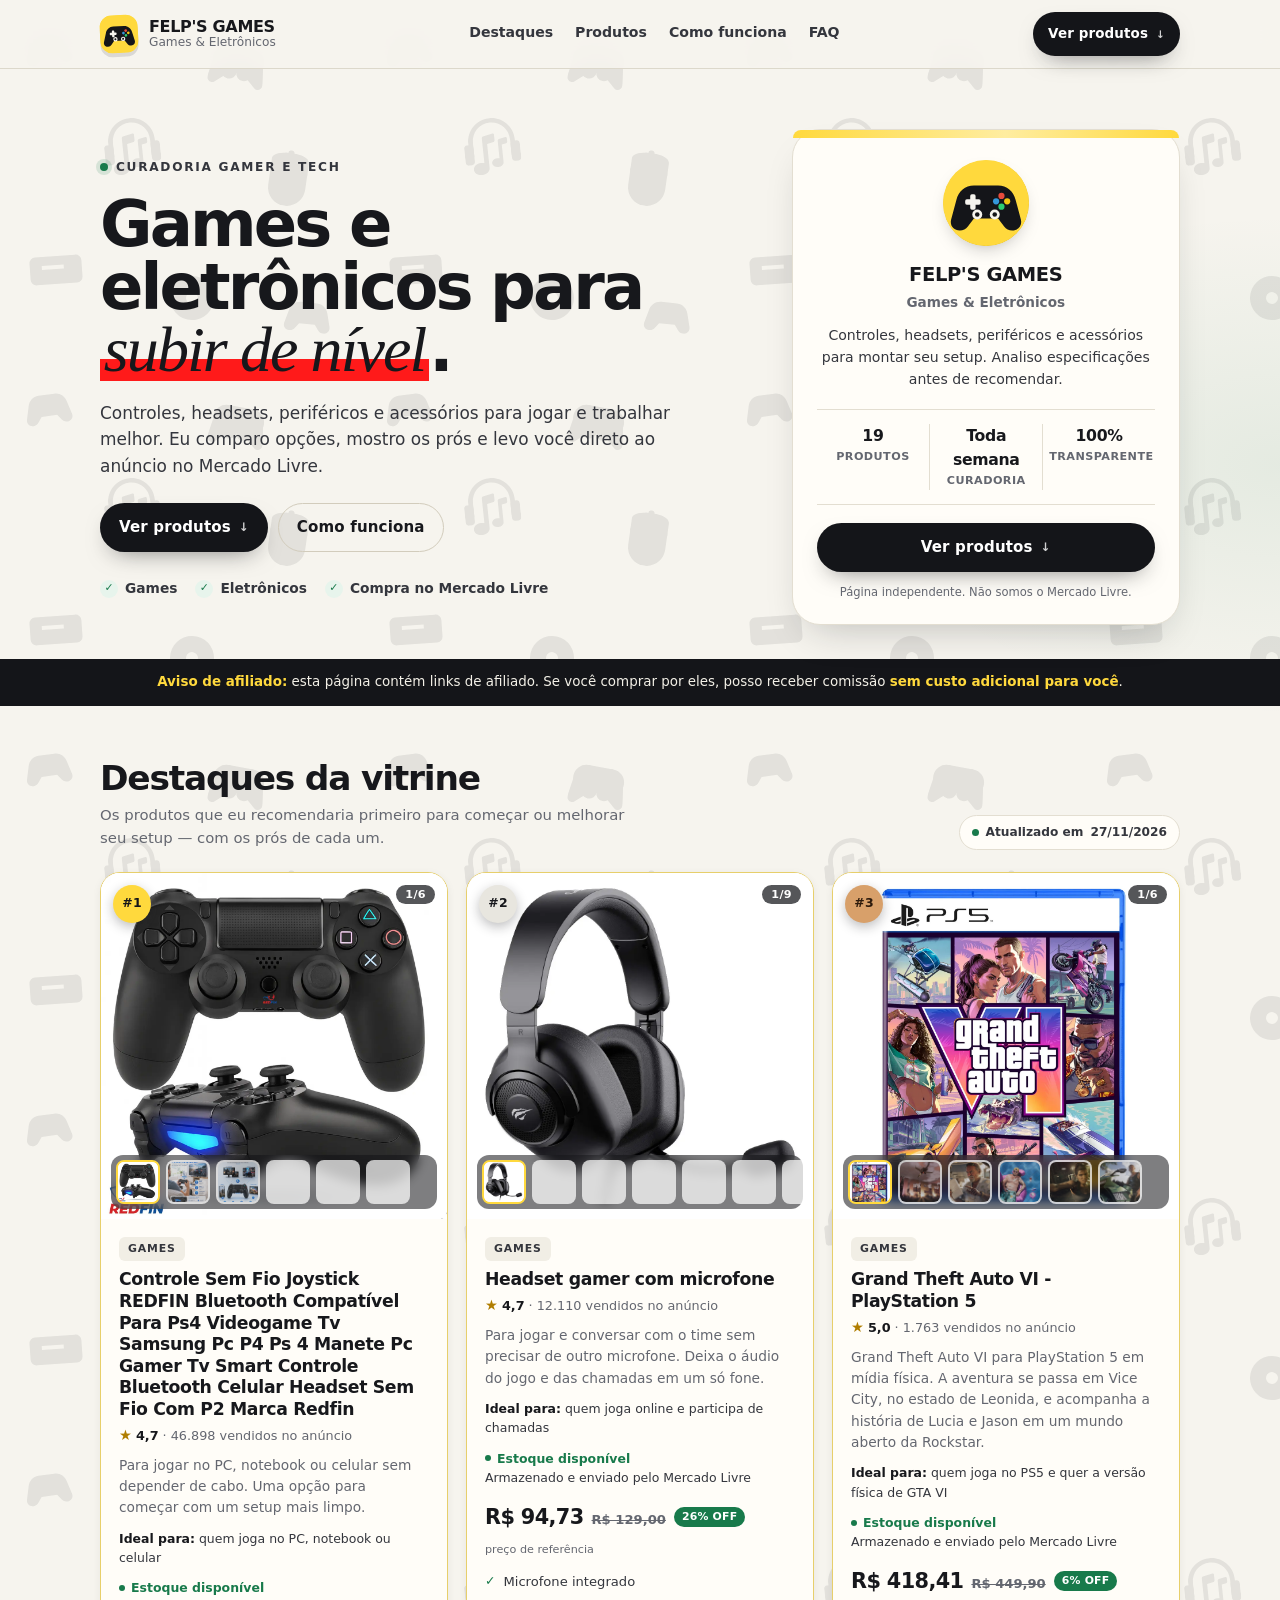
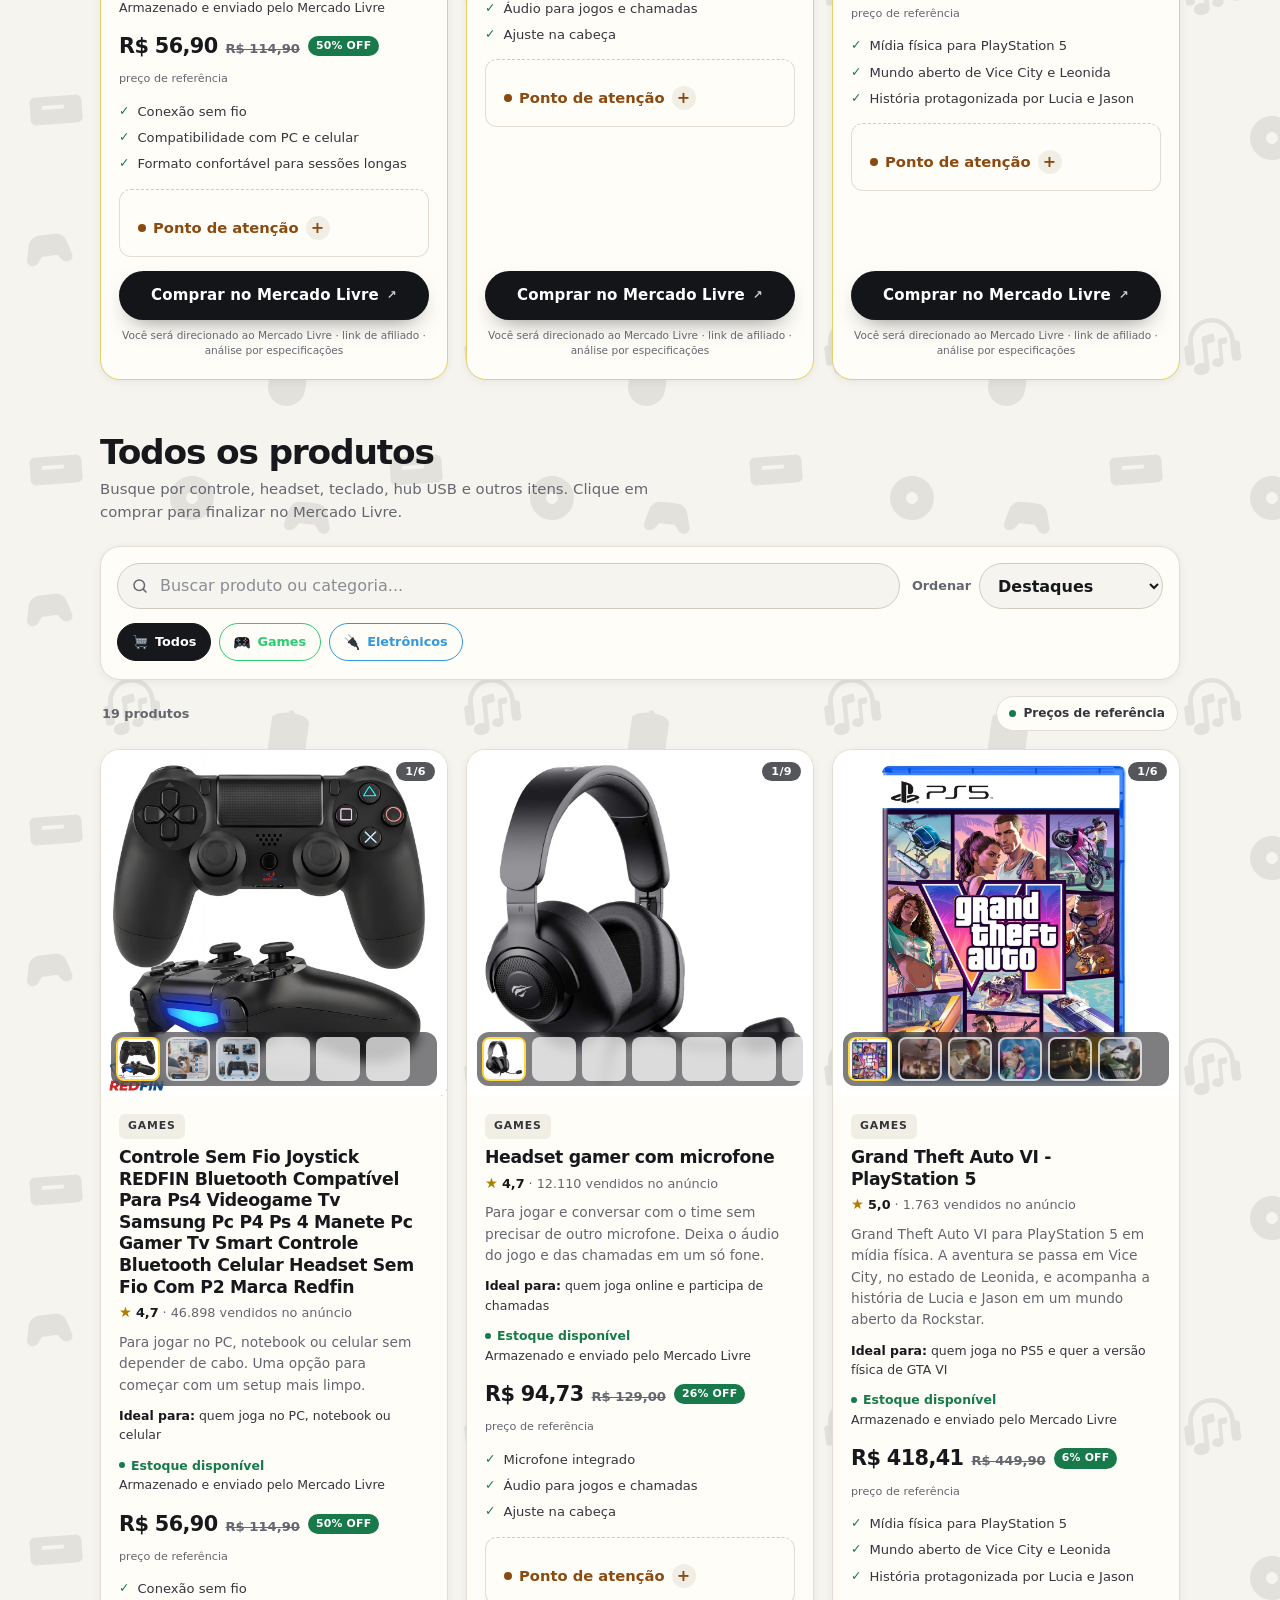
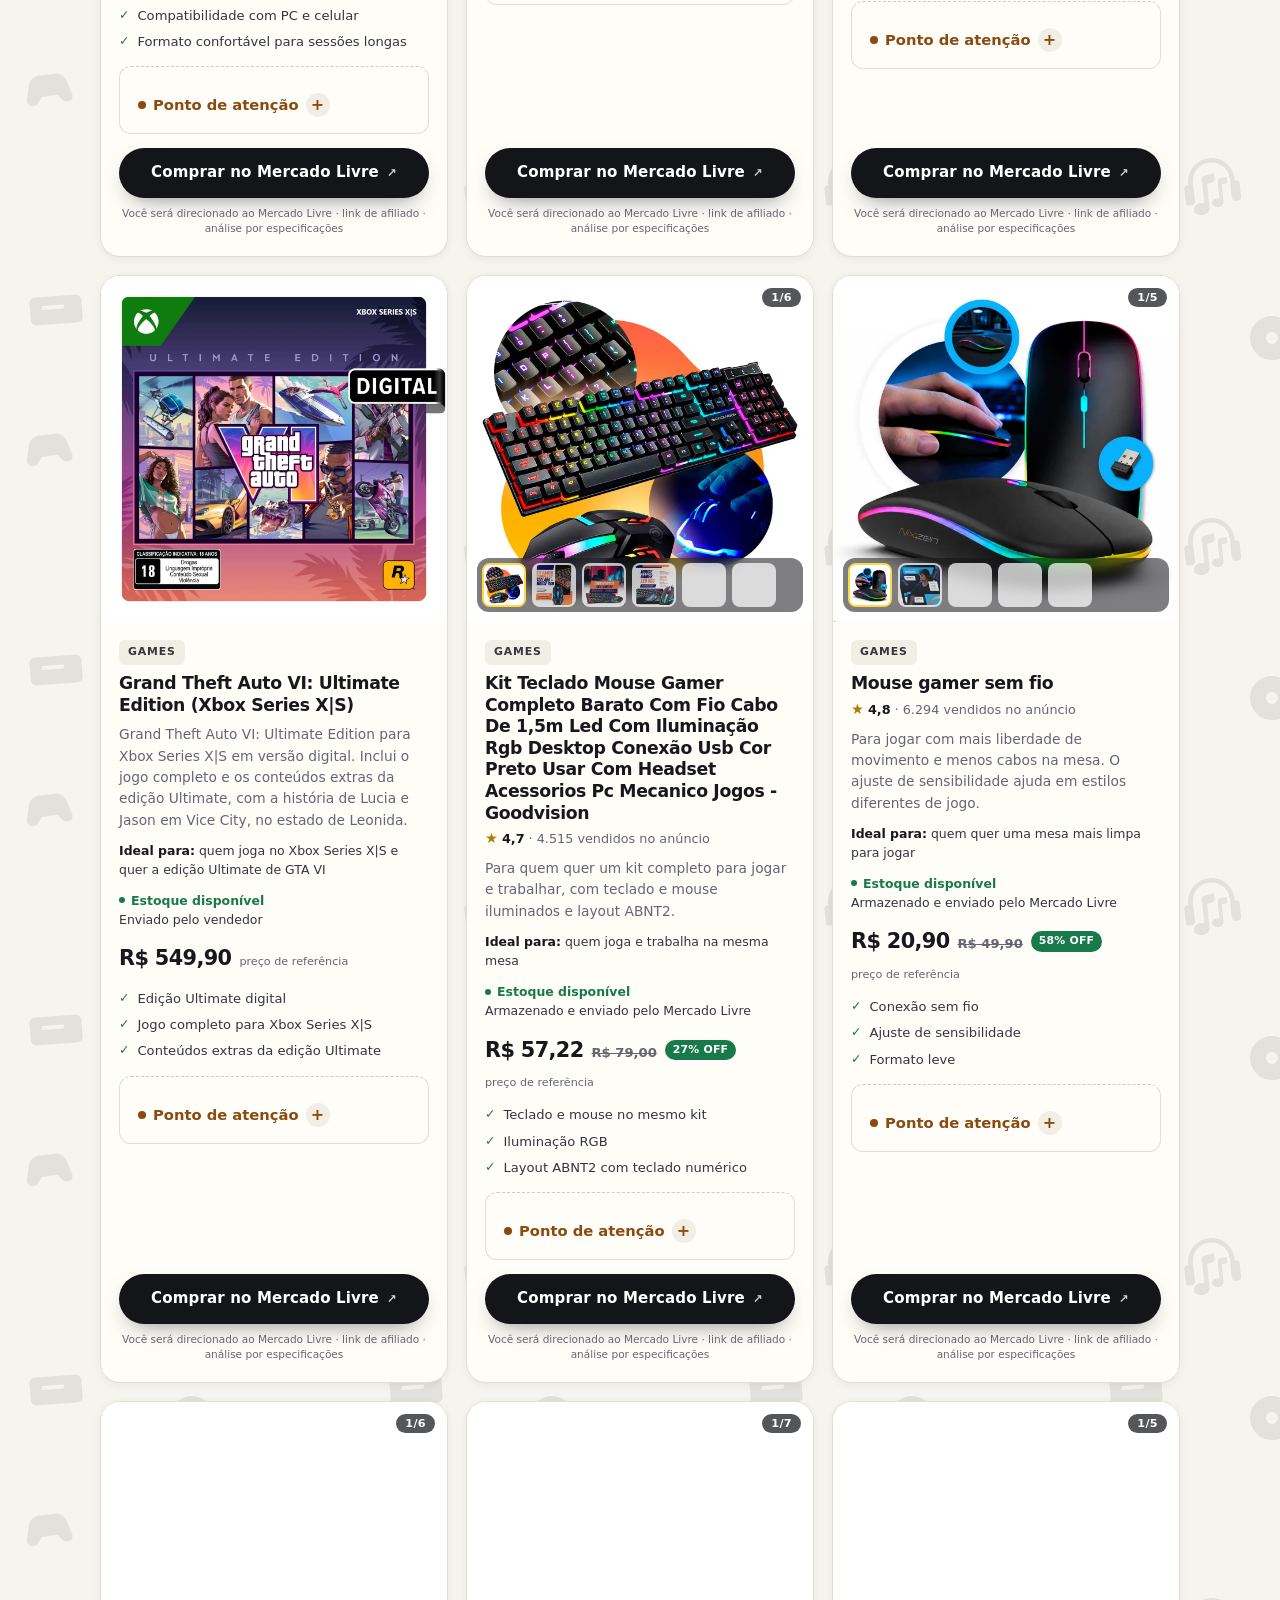
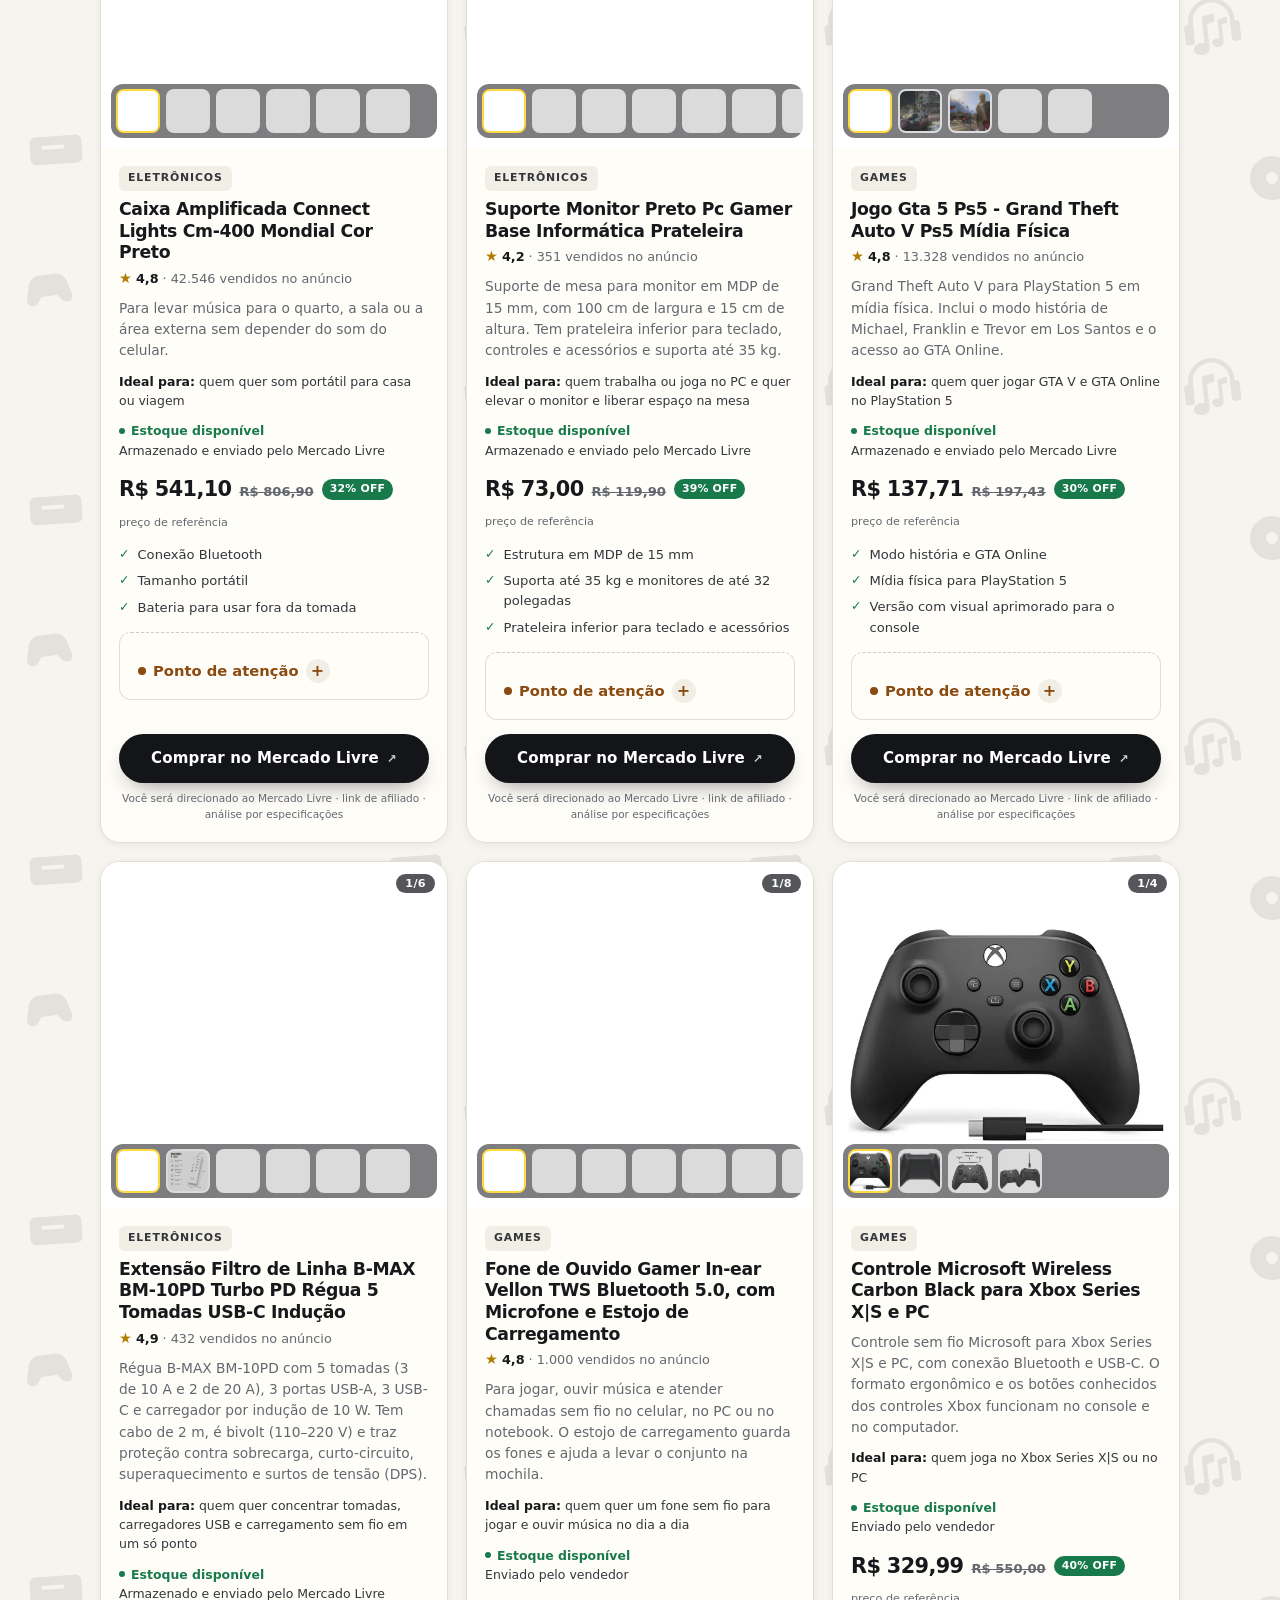
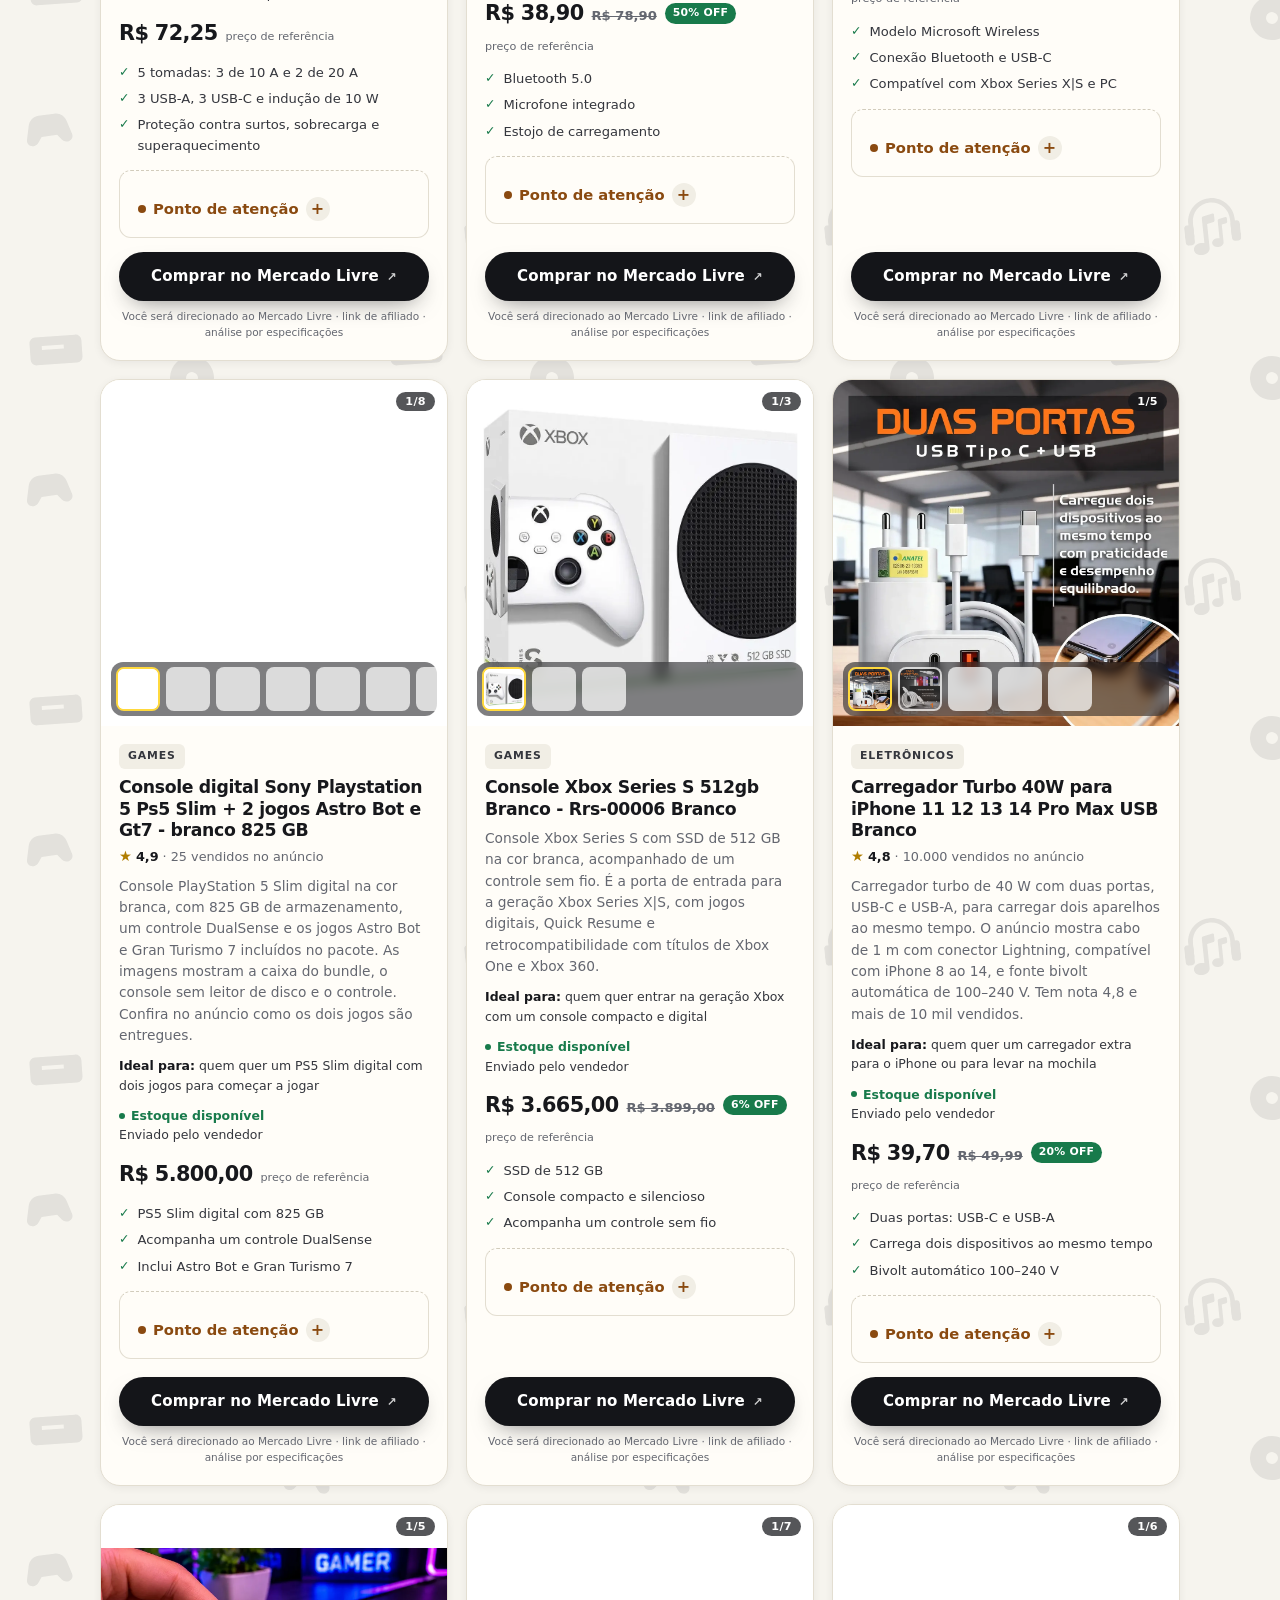
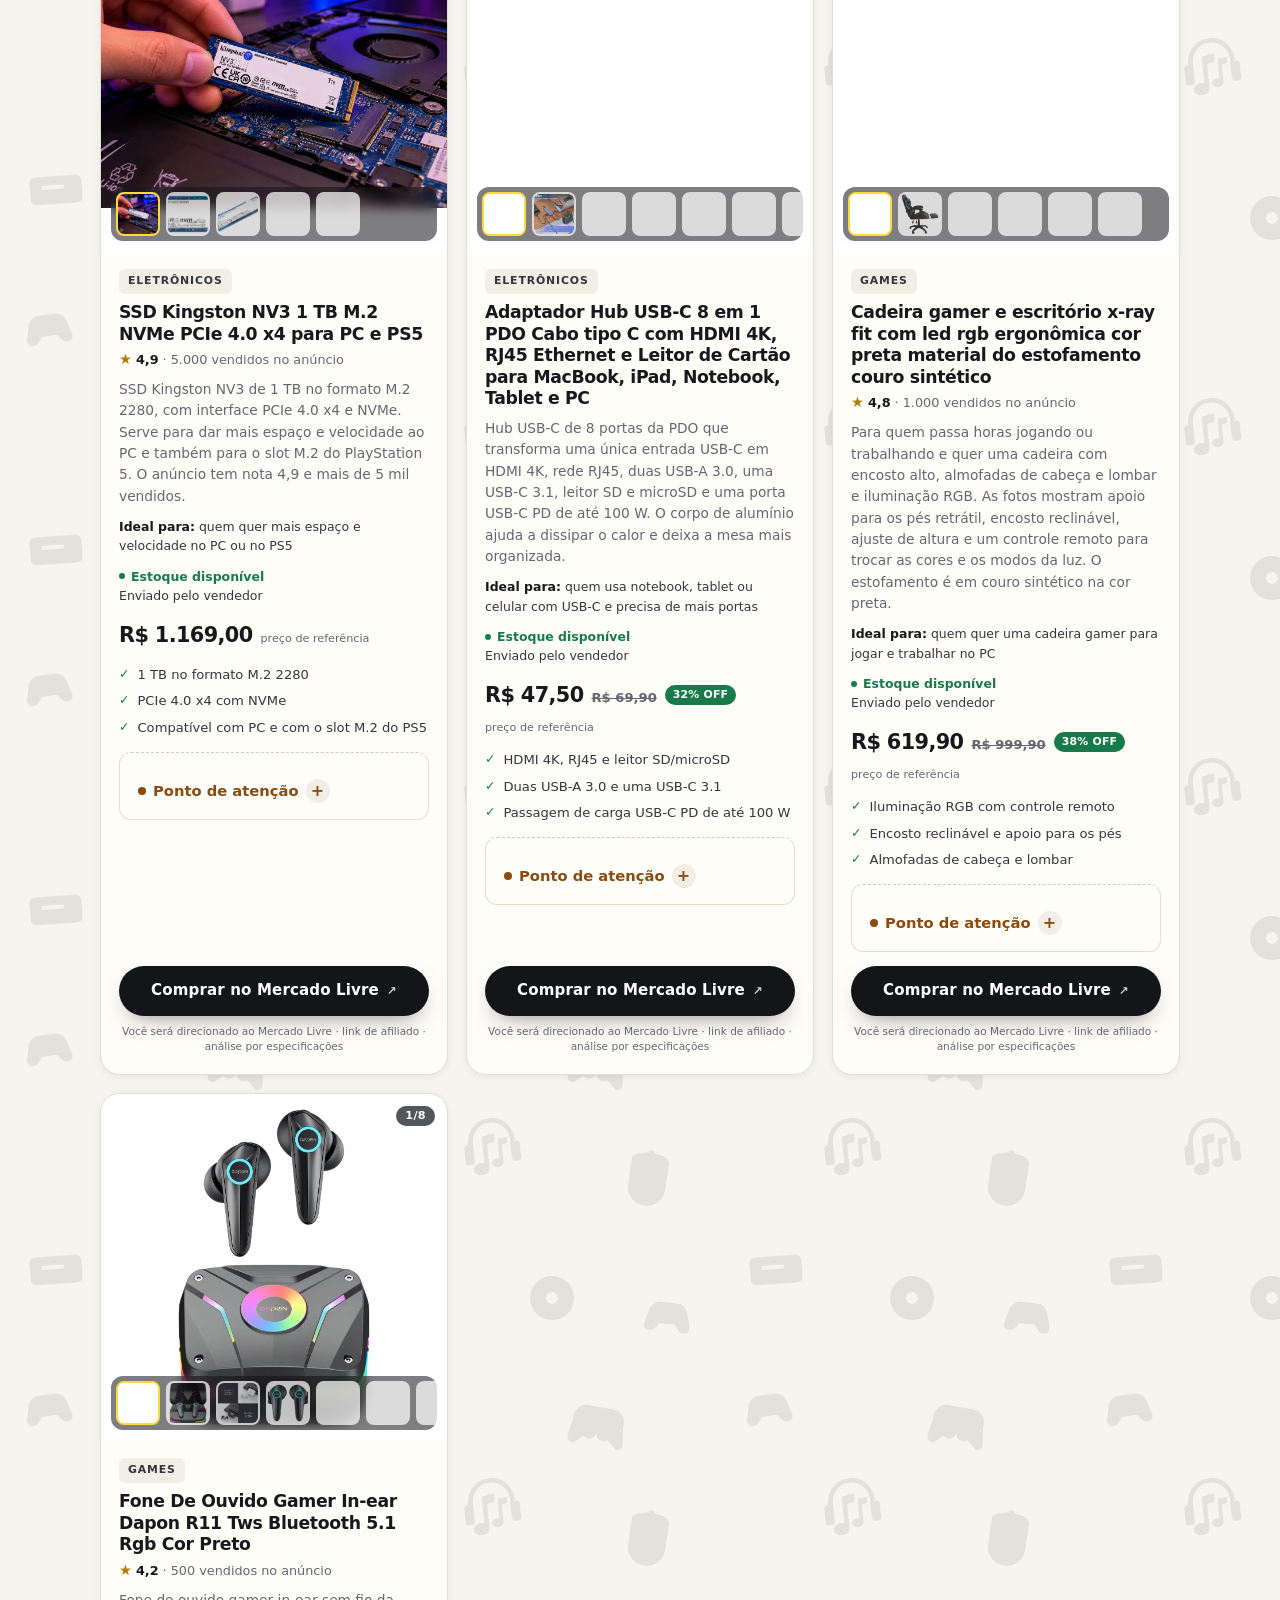
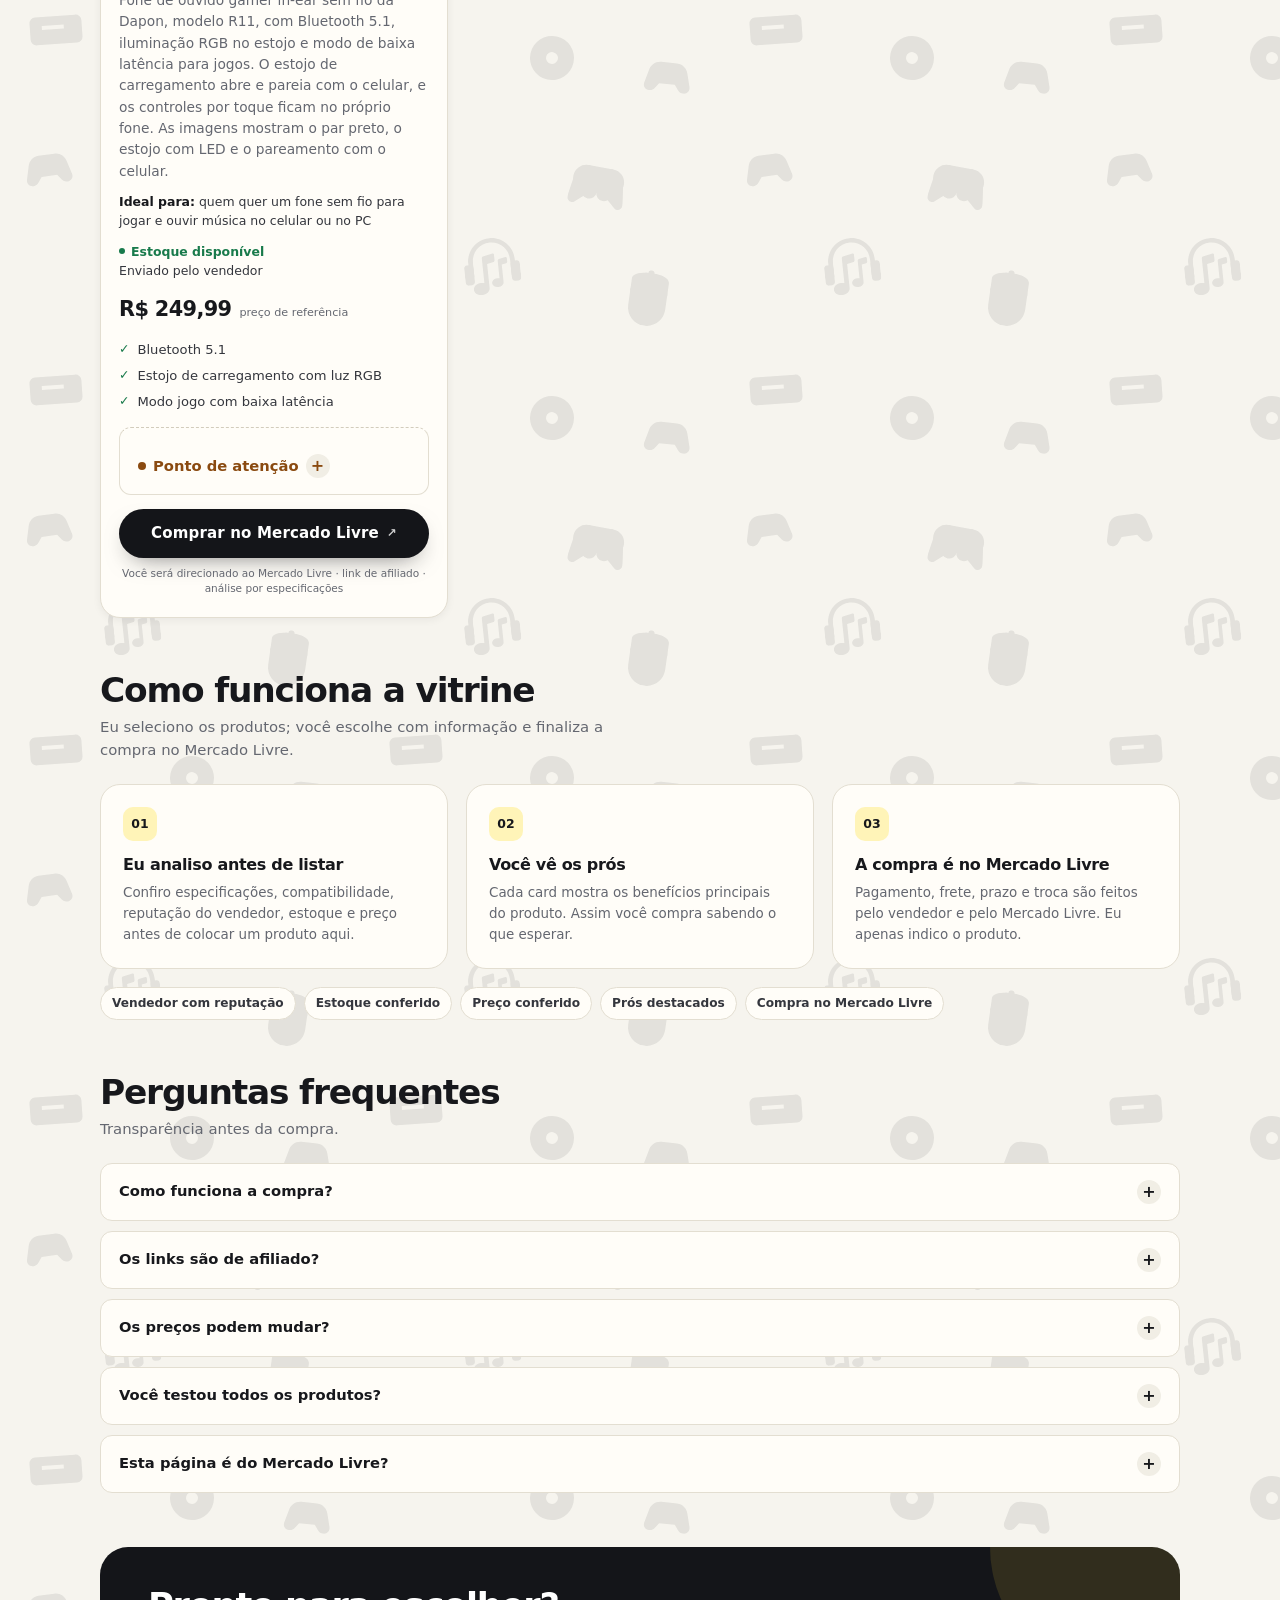
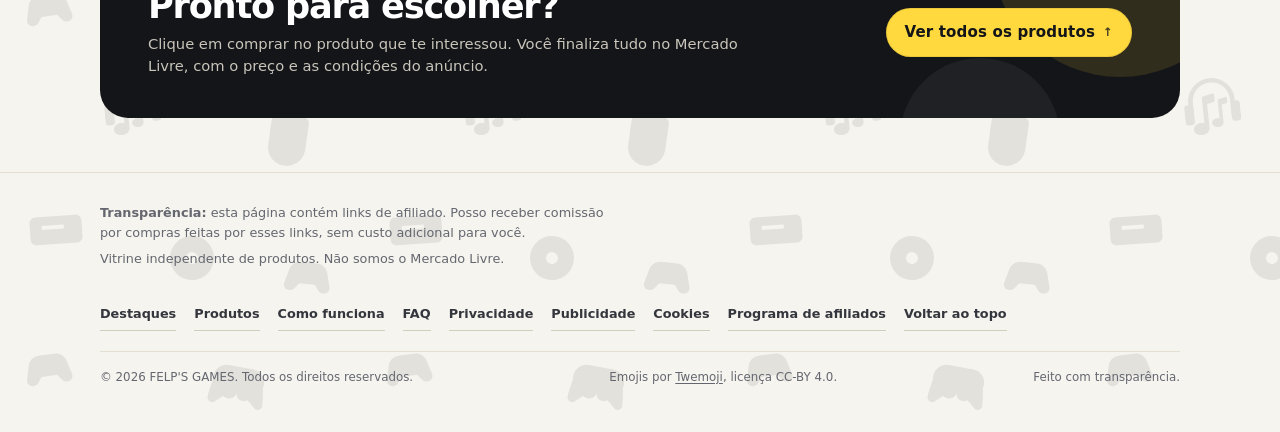
==== commit 822d8449: "Atualiza site FELP'S GAMES (2026-11-27 15:40 UTC)" ====
--- a/index.html
+++ b/index.html
@@ -64,7 +64,7 @@
   }
   </script>
 
-  <link rel="stylesheet" href="styles.css?v=aec33f5a0f" />
+  <link rel="stylesheet" href="styles.css?v=60653b6a3b" />
 
   <!--
     ============================================================
--- a/styles.css
+++ b/styles.css
@@ -41,7 +41,7 @@
   background:
     radial-gradient(800px 420px at 8% -8%, rgba(255, 217, 61, 0.22), transparent 65%),
     radial-gradient(700px 420px at 100% 4%, rgba(24, 122, 75, 0.08), transparent 60%),
-    url("assets/fundo-gamer.svg") repeat,
+    url("assets/fundo-gamer.svg?v=2") repeat,
     var(--bg);
   background-size: auto, auto, 360px 360px, auto;
   line-height: 1.55;
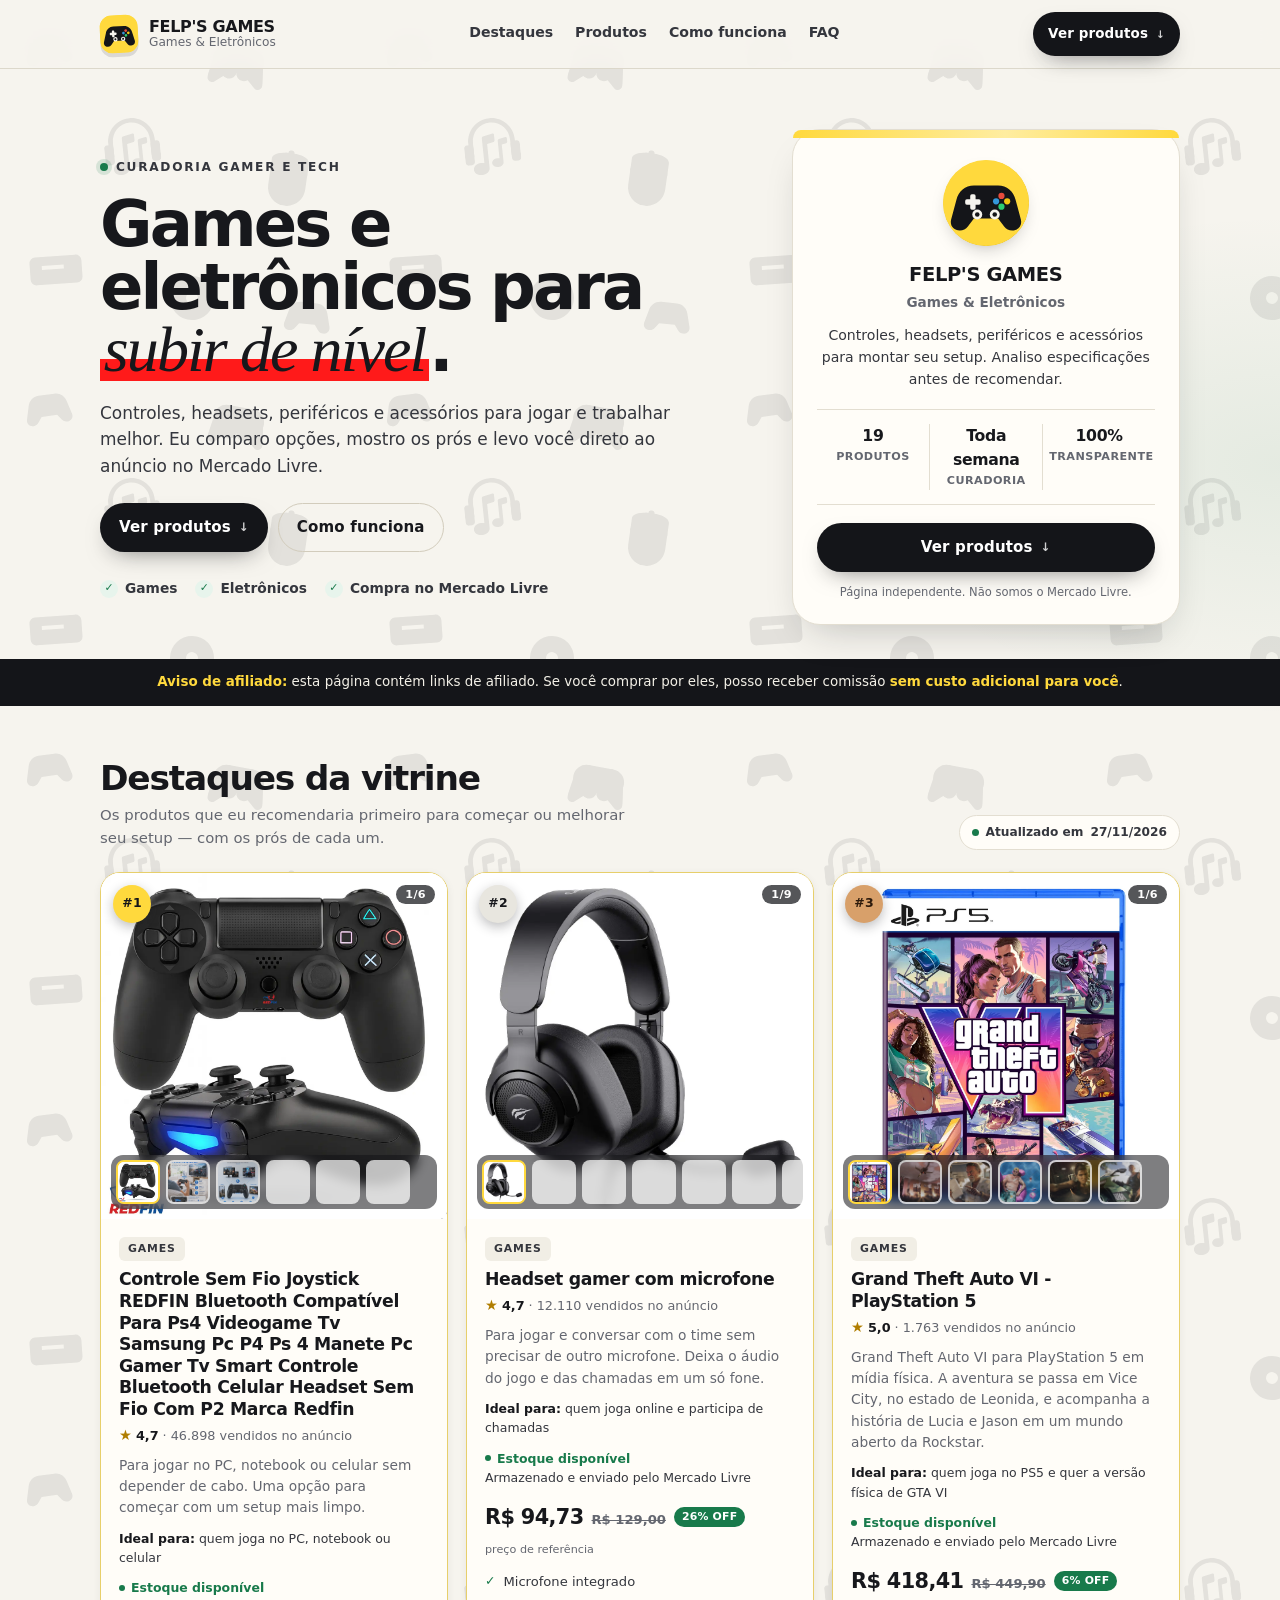
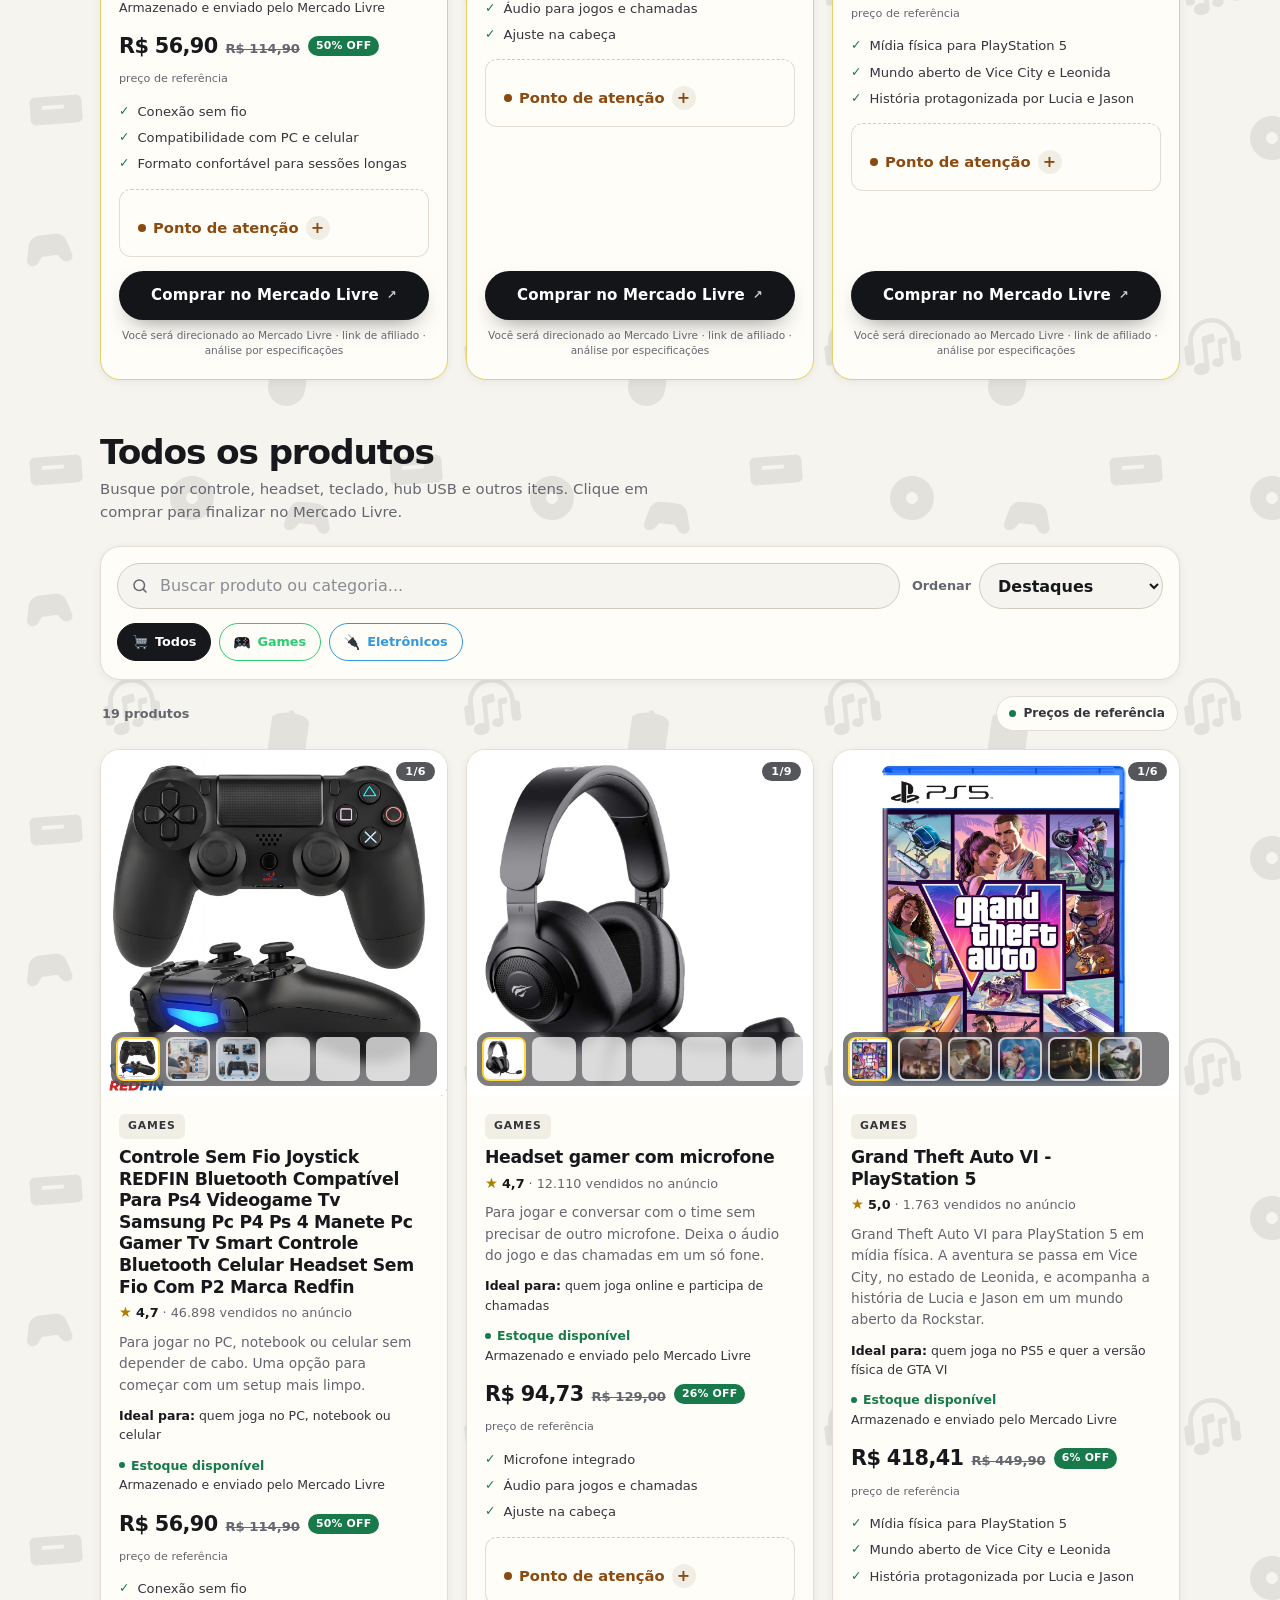
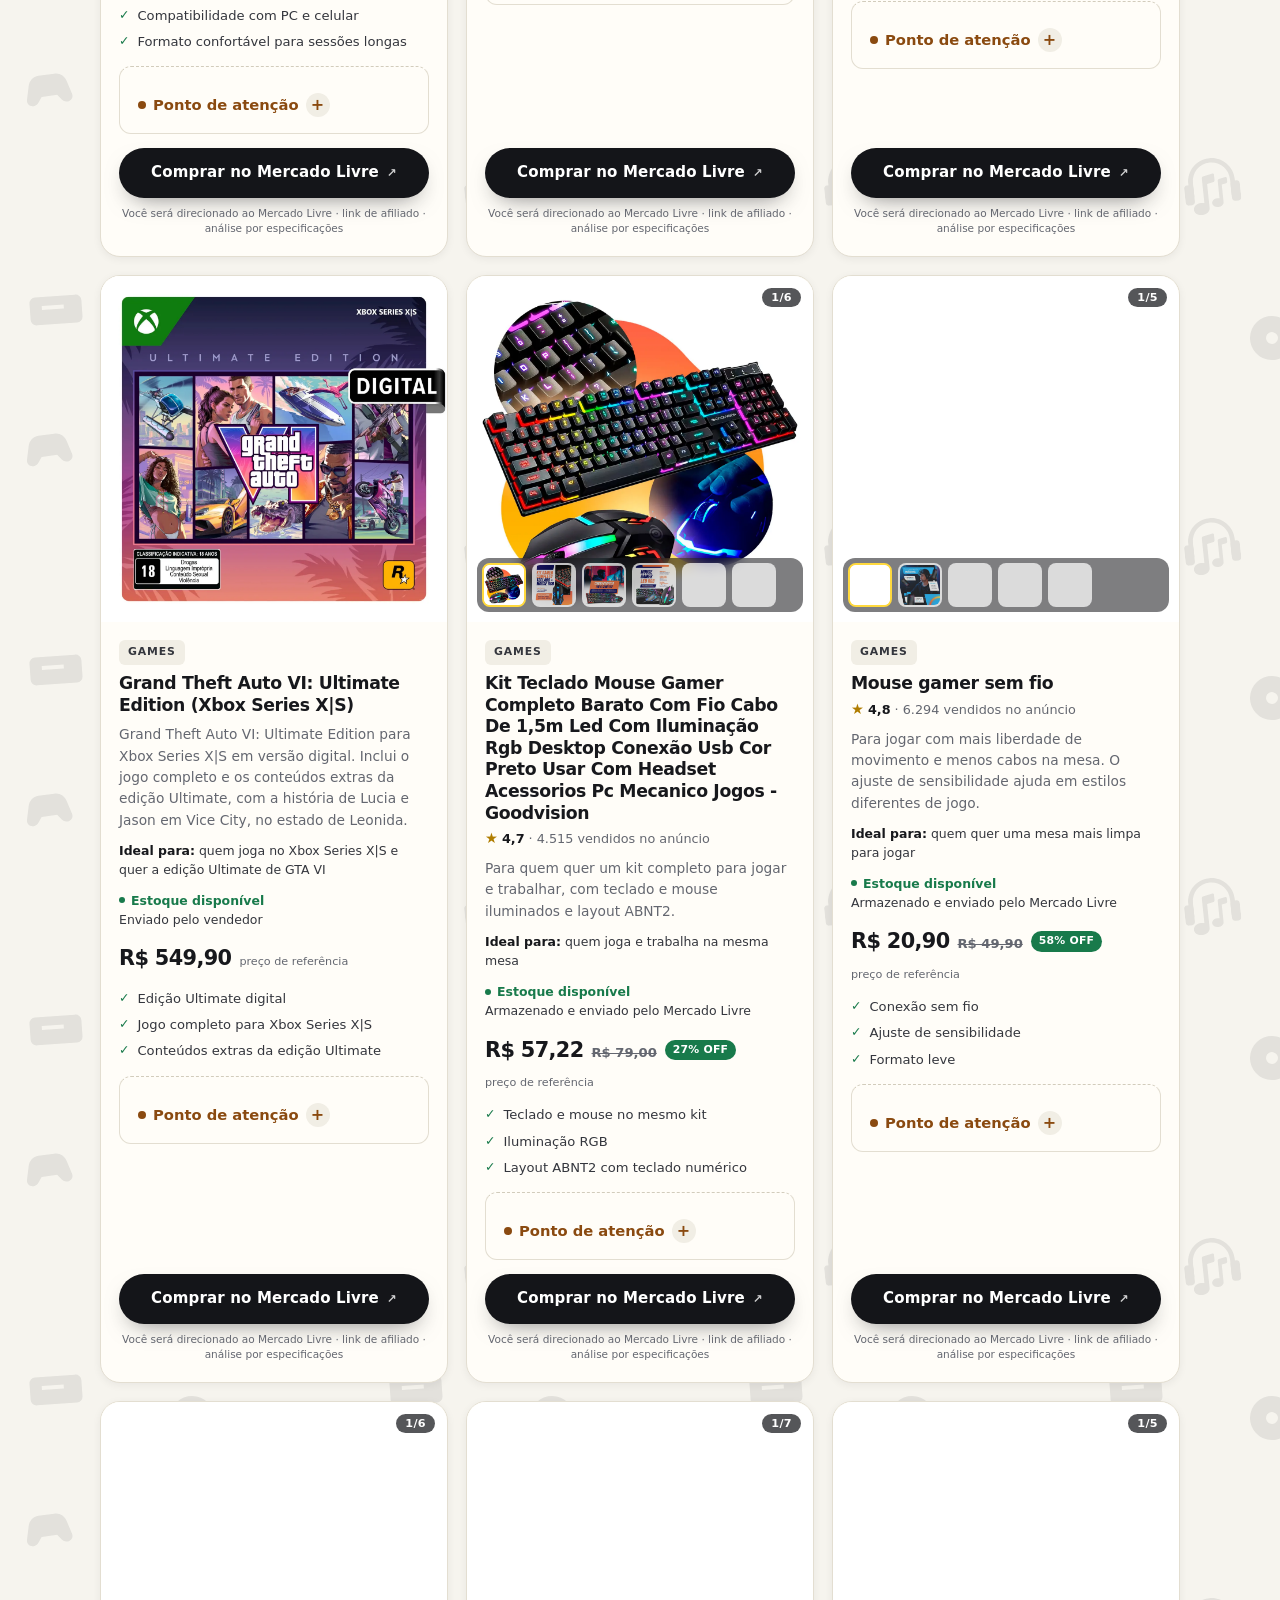
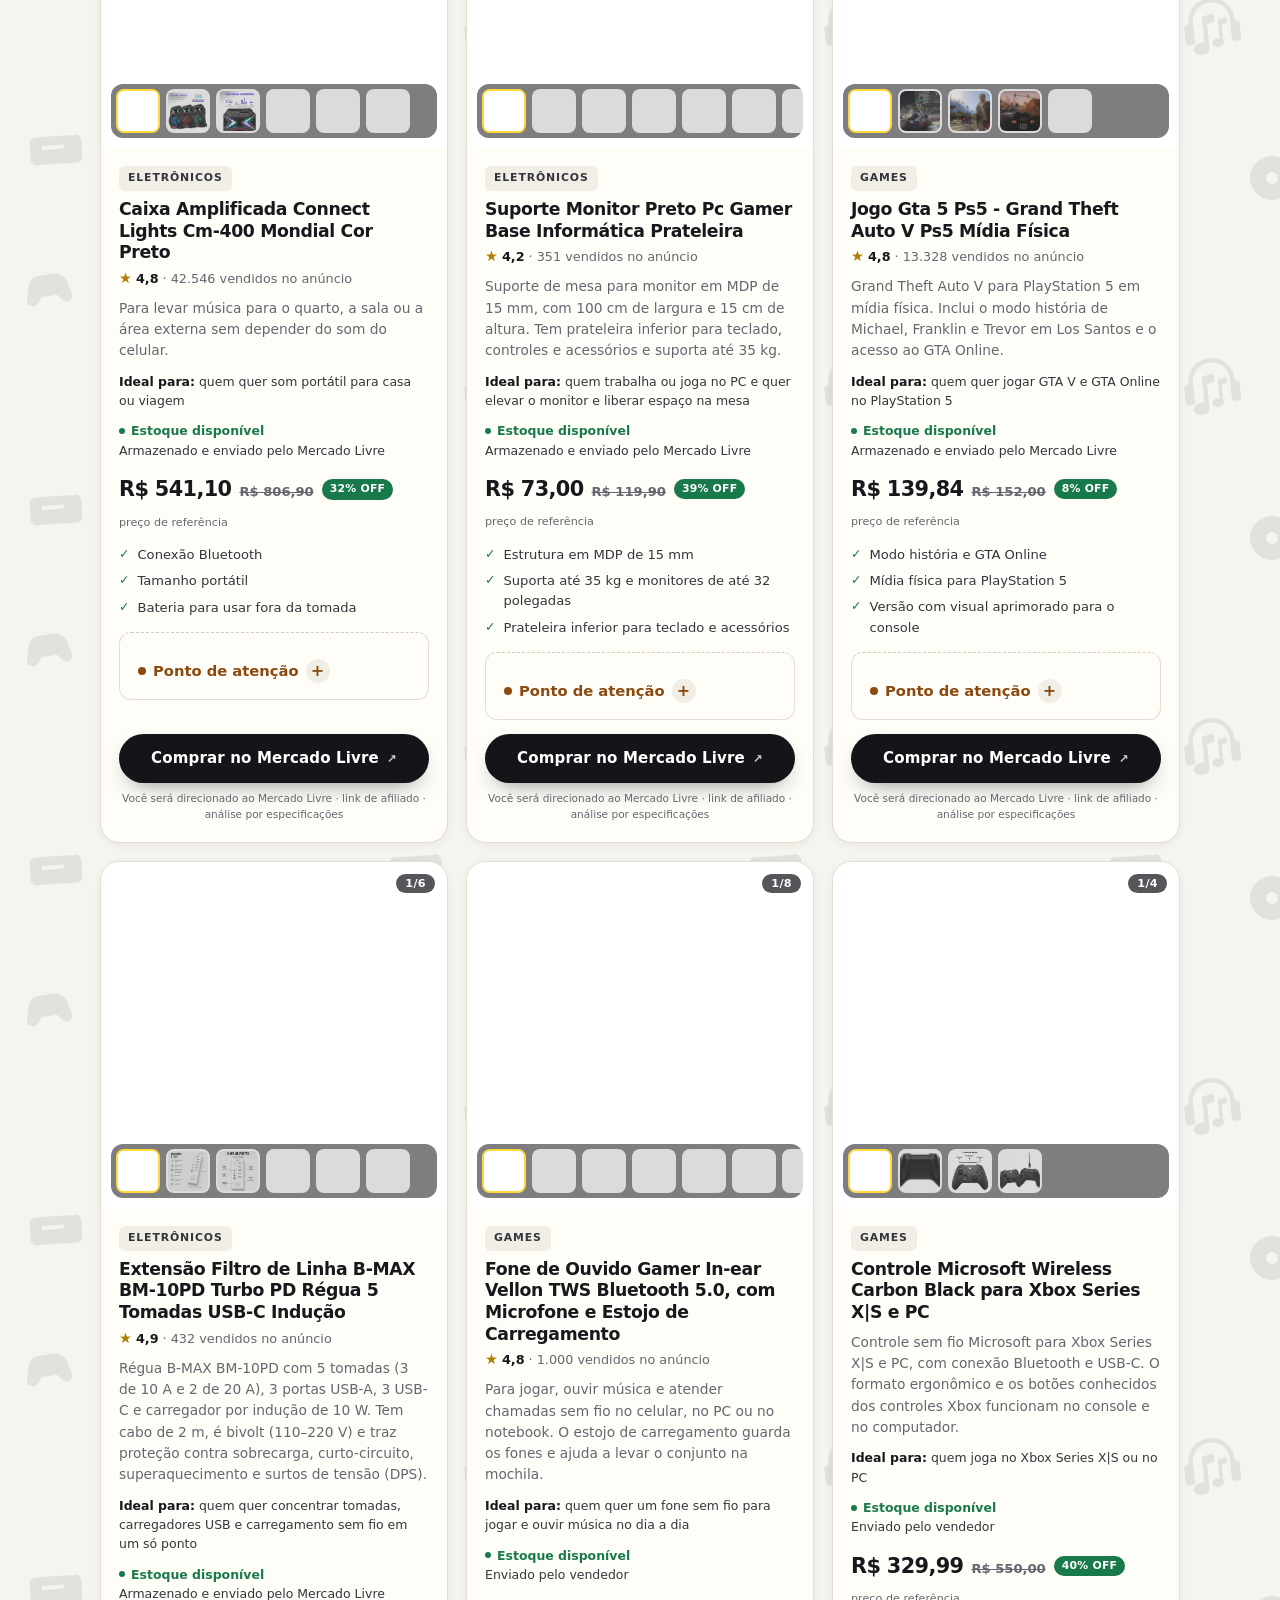
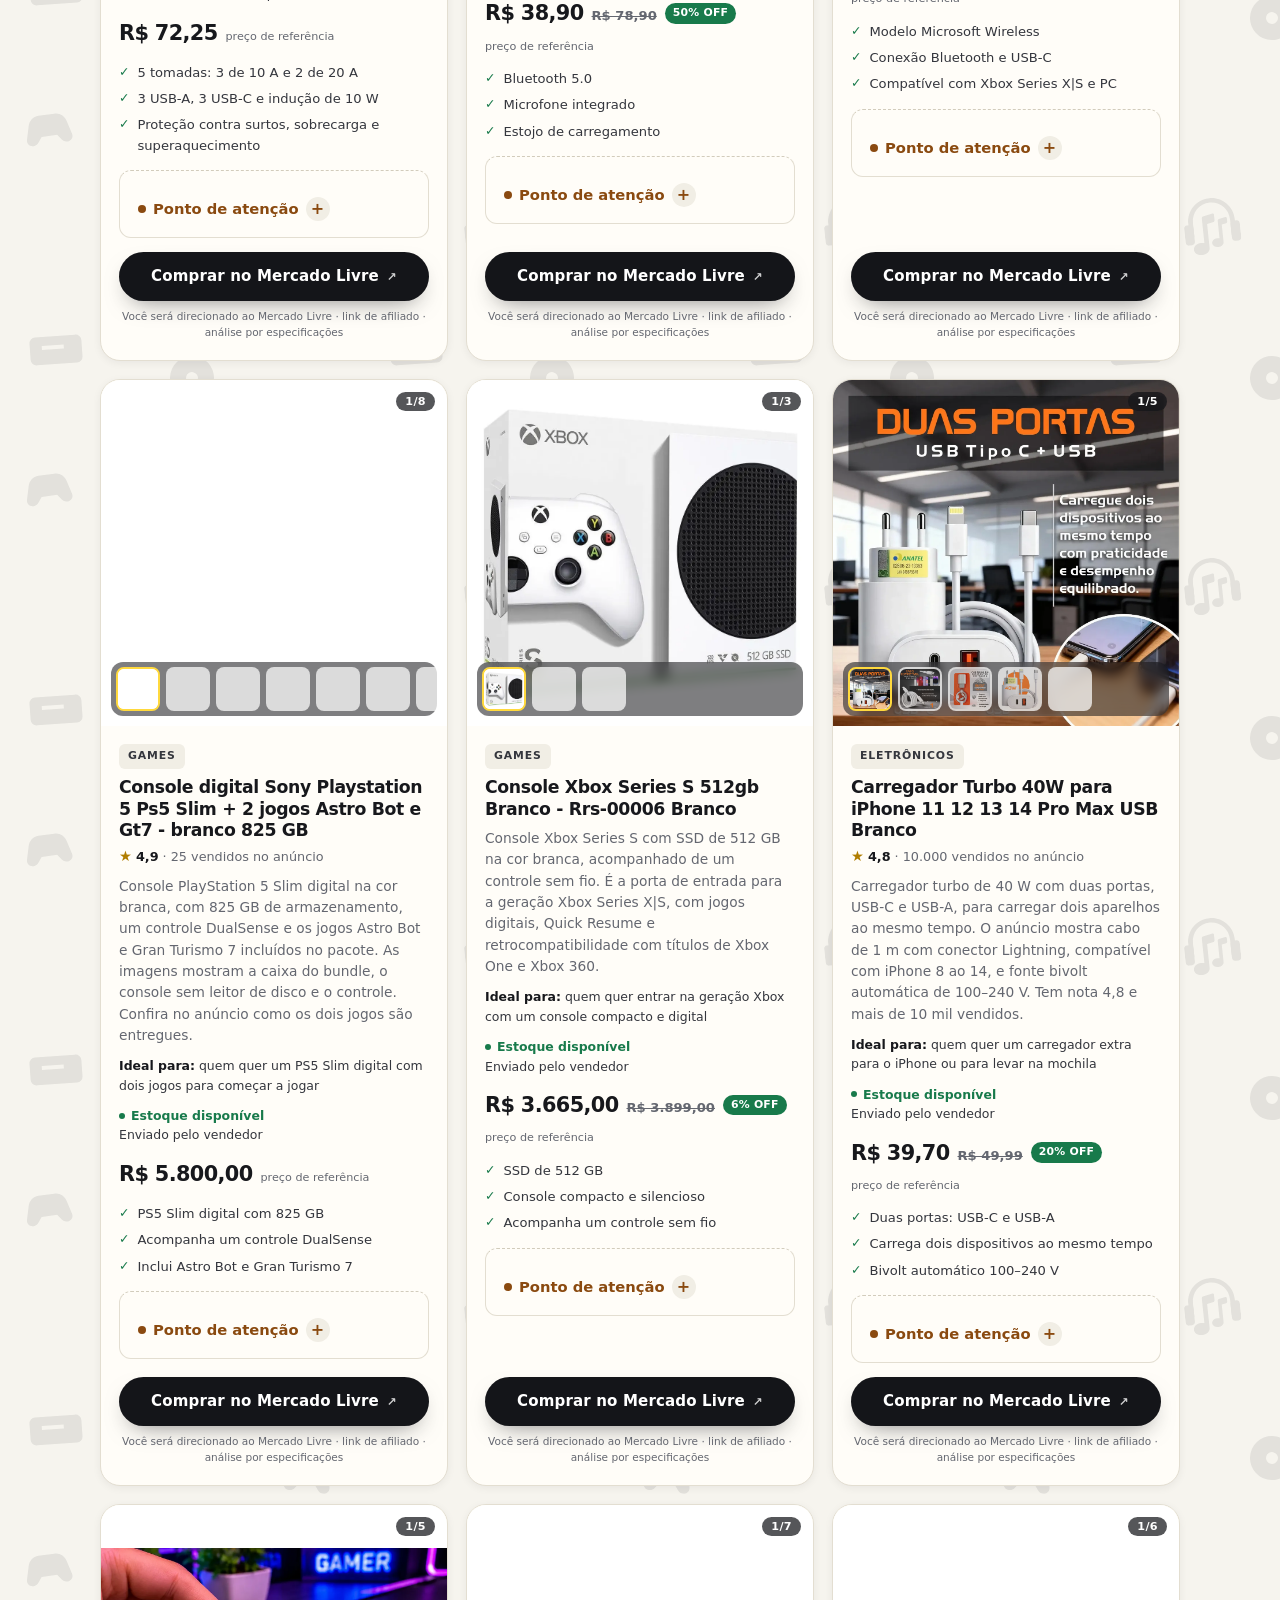
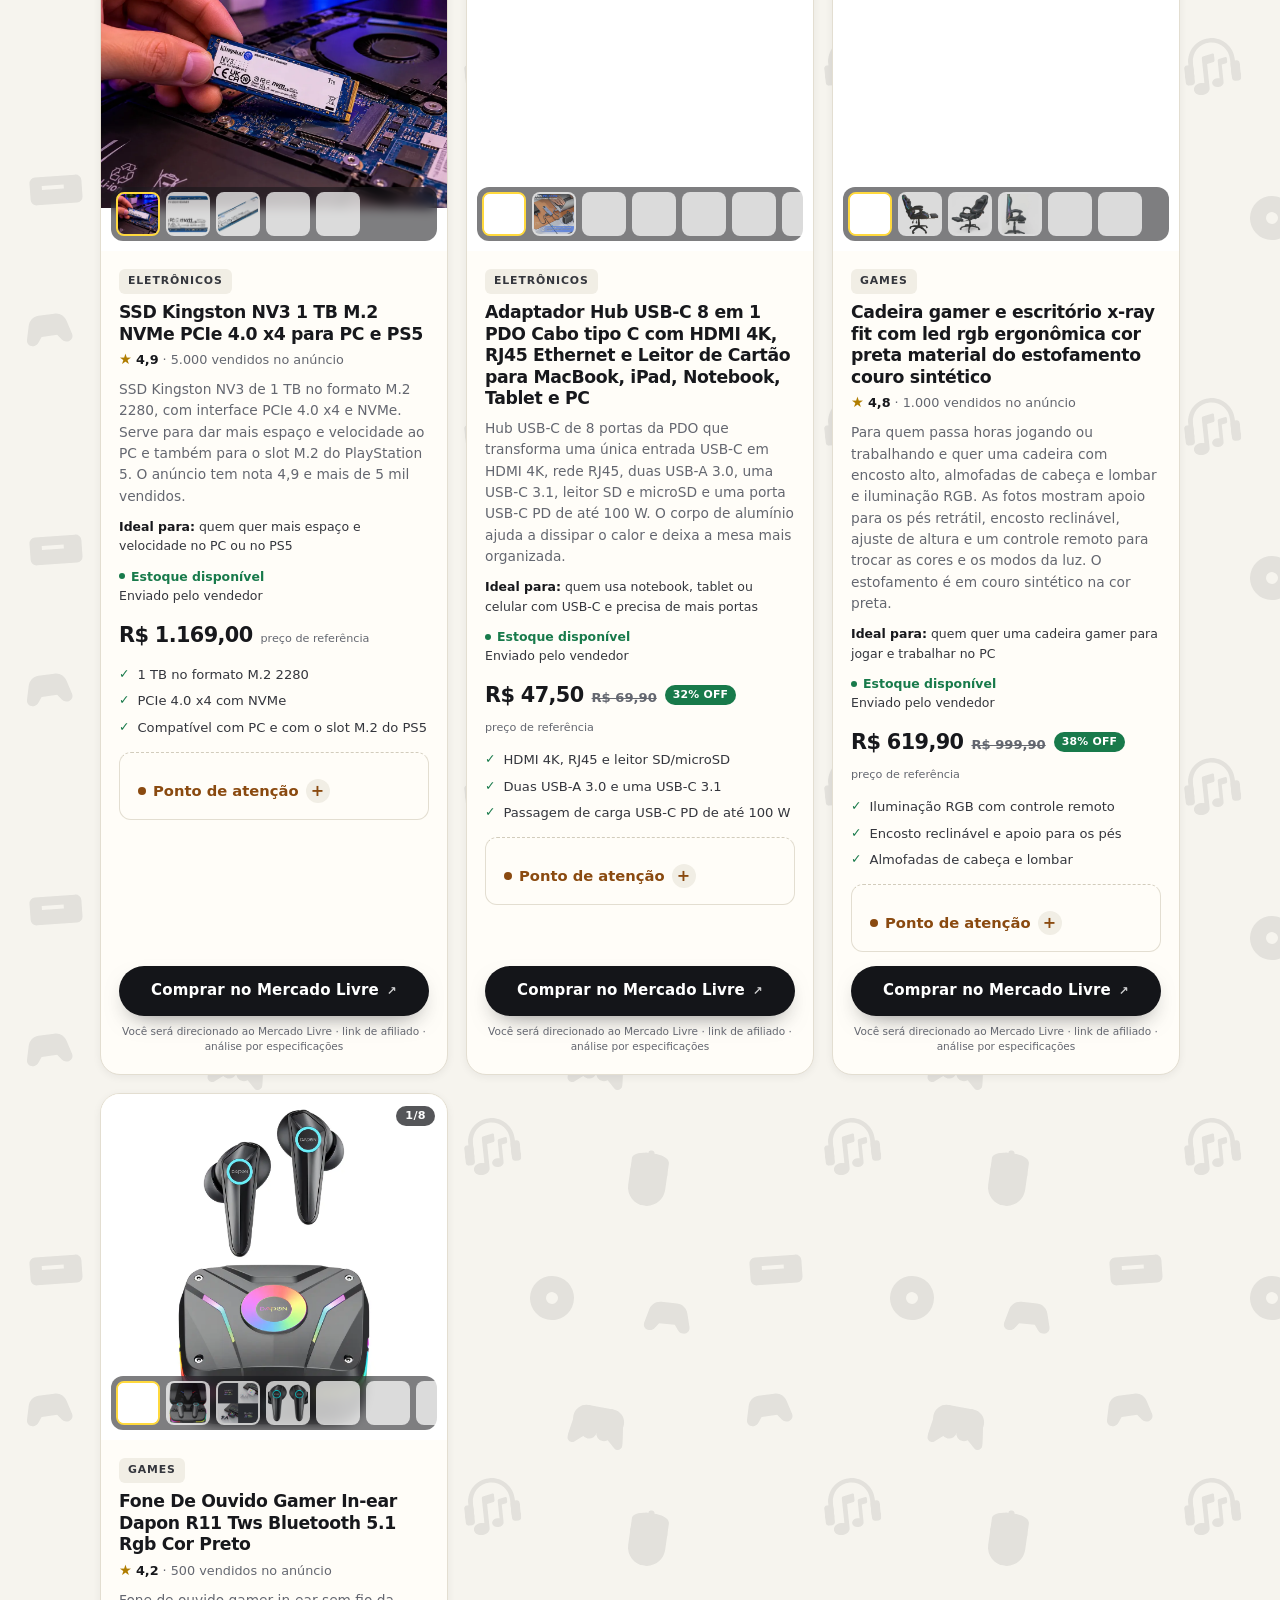
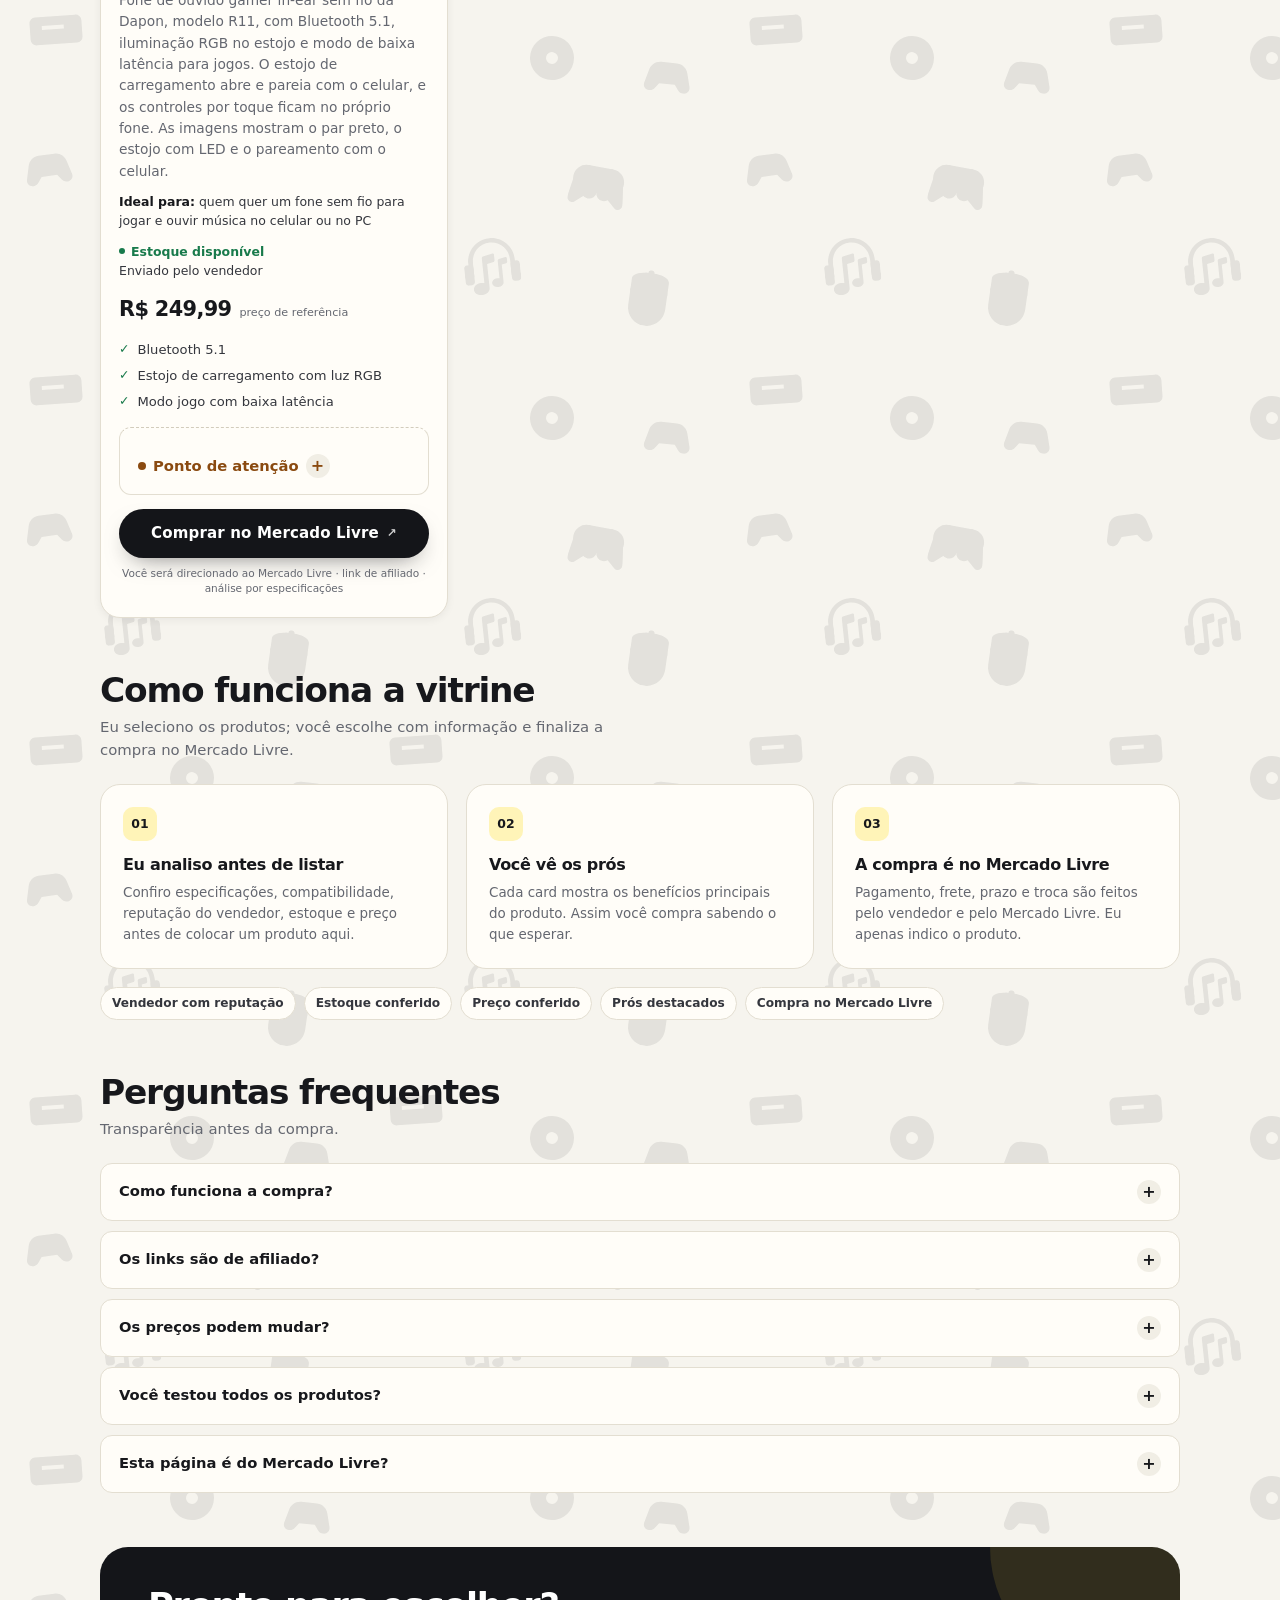
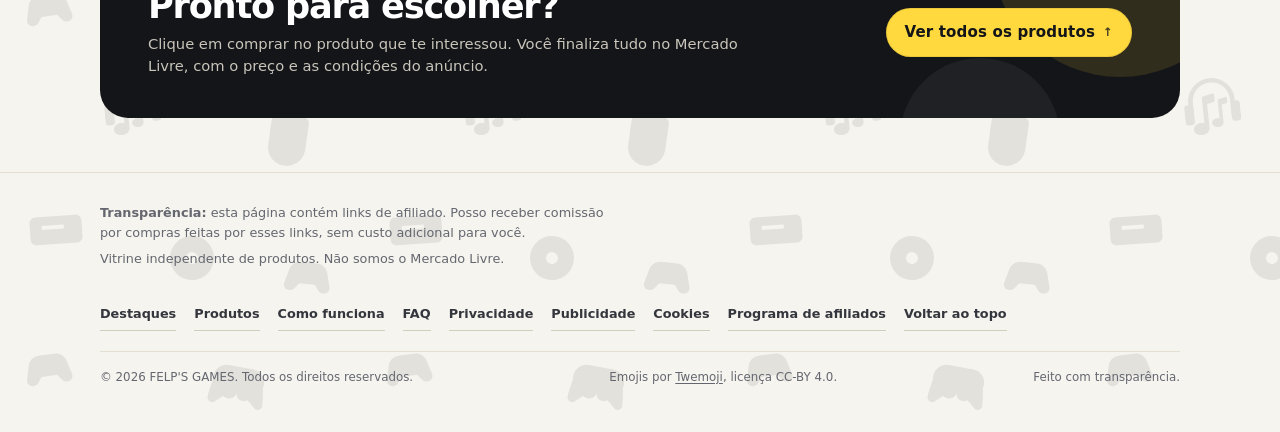
==== commit fa08e2a3: "Atualiza site FELP'S GAMES (2026-11-27 18:00 UTC)" ====
--- a/index.html
+++ b/index.html
@@ -88,7 +88,7 @@
   -->
 
   <script src="assets/produtos/manifest.js?v=2f0dcd84b9" defer></script>
-  <script src="app.js?v=da790c8500" defer></script>
+  <script src="app.js?v=96ca55b7ed" defer></script>
   <script src="ads.js?v=f6e2549222" defer></script>
 </head>
 
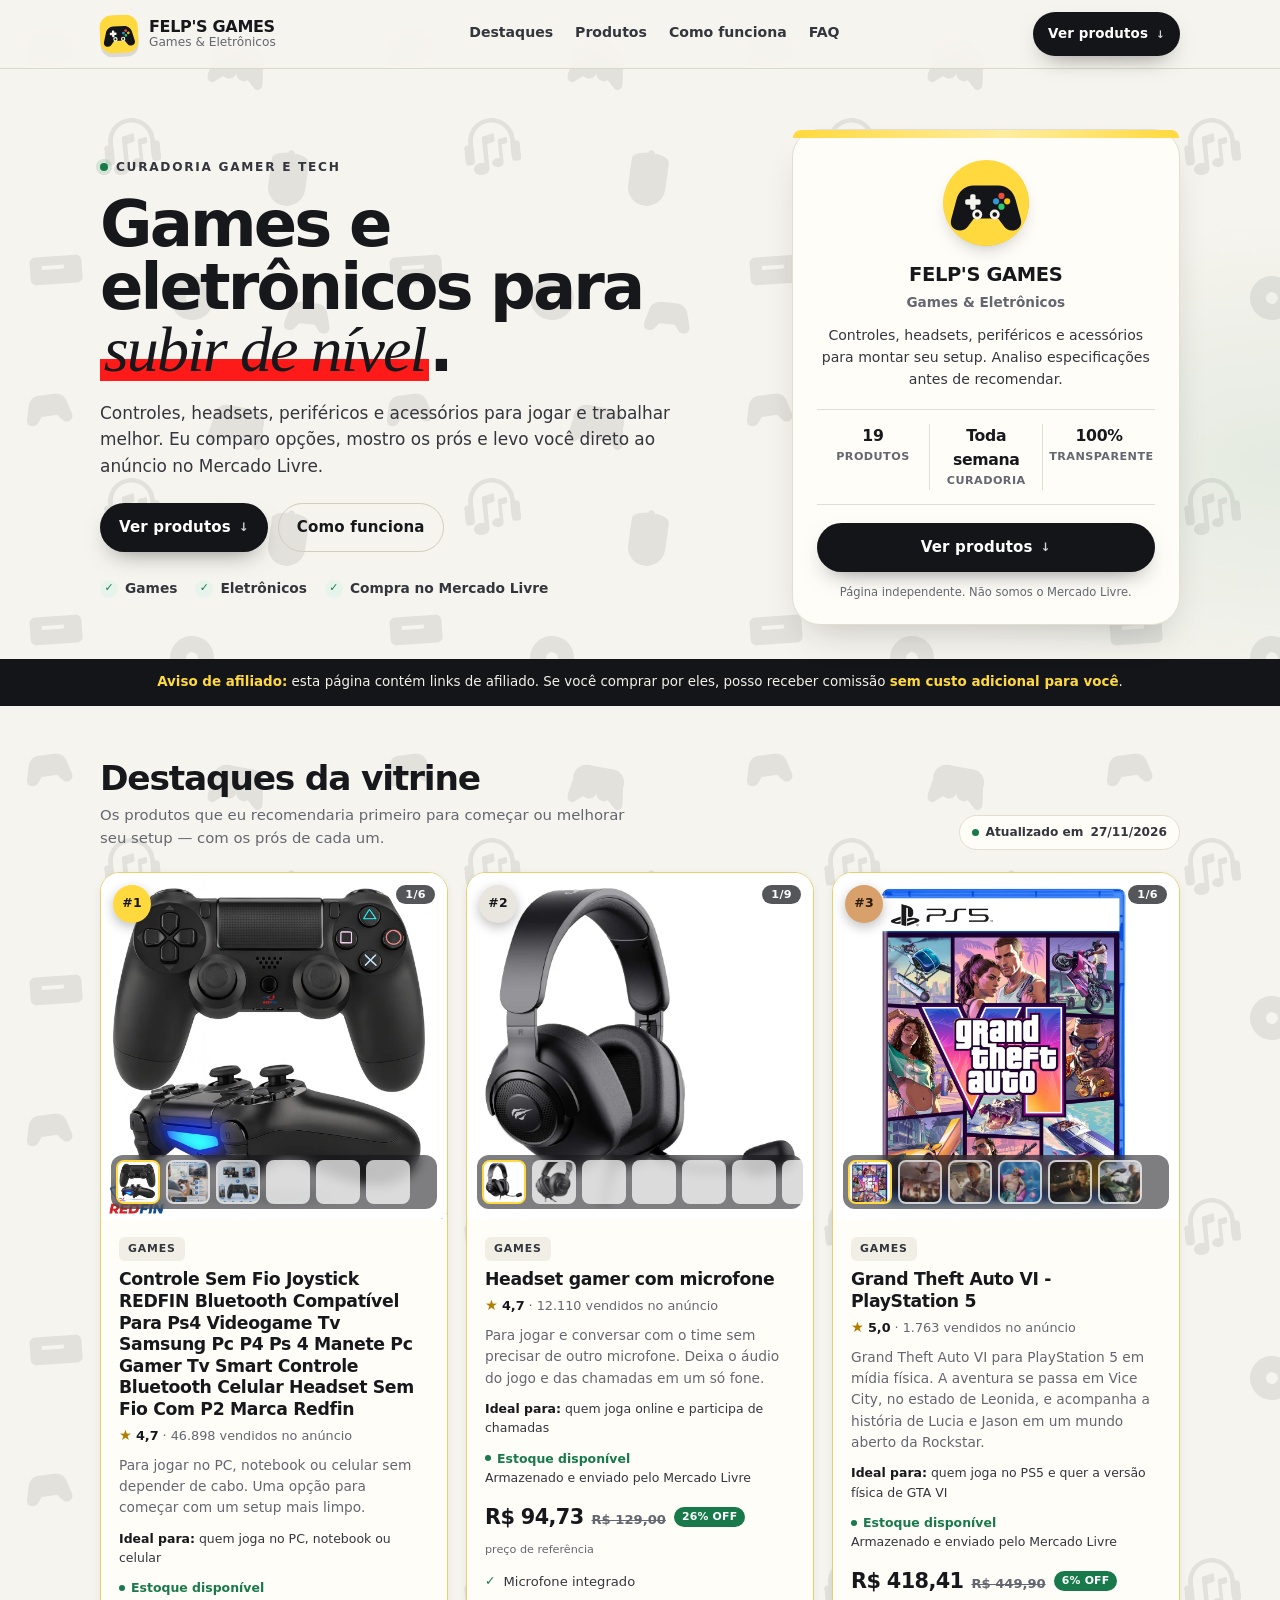
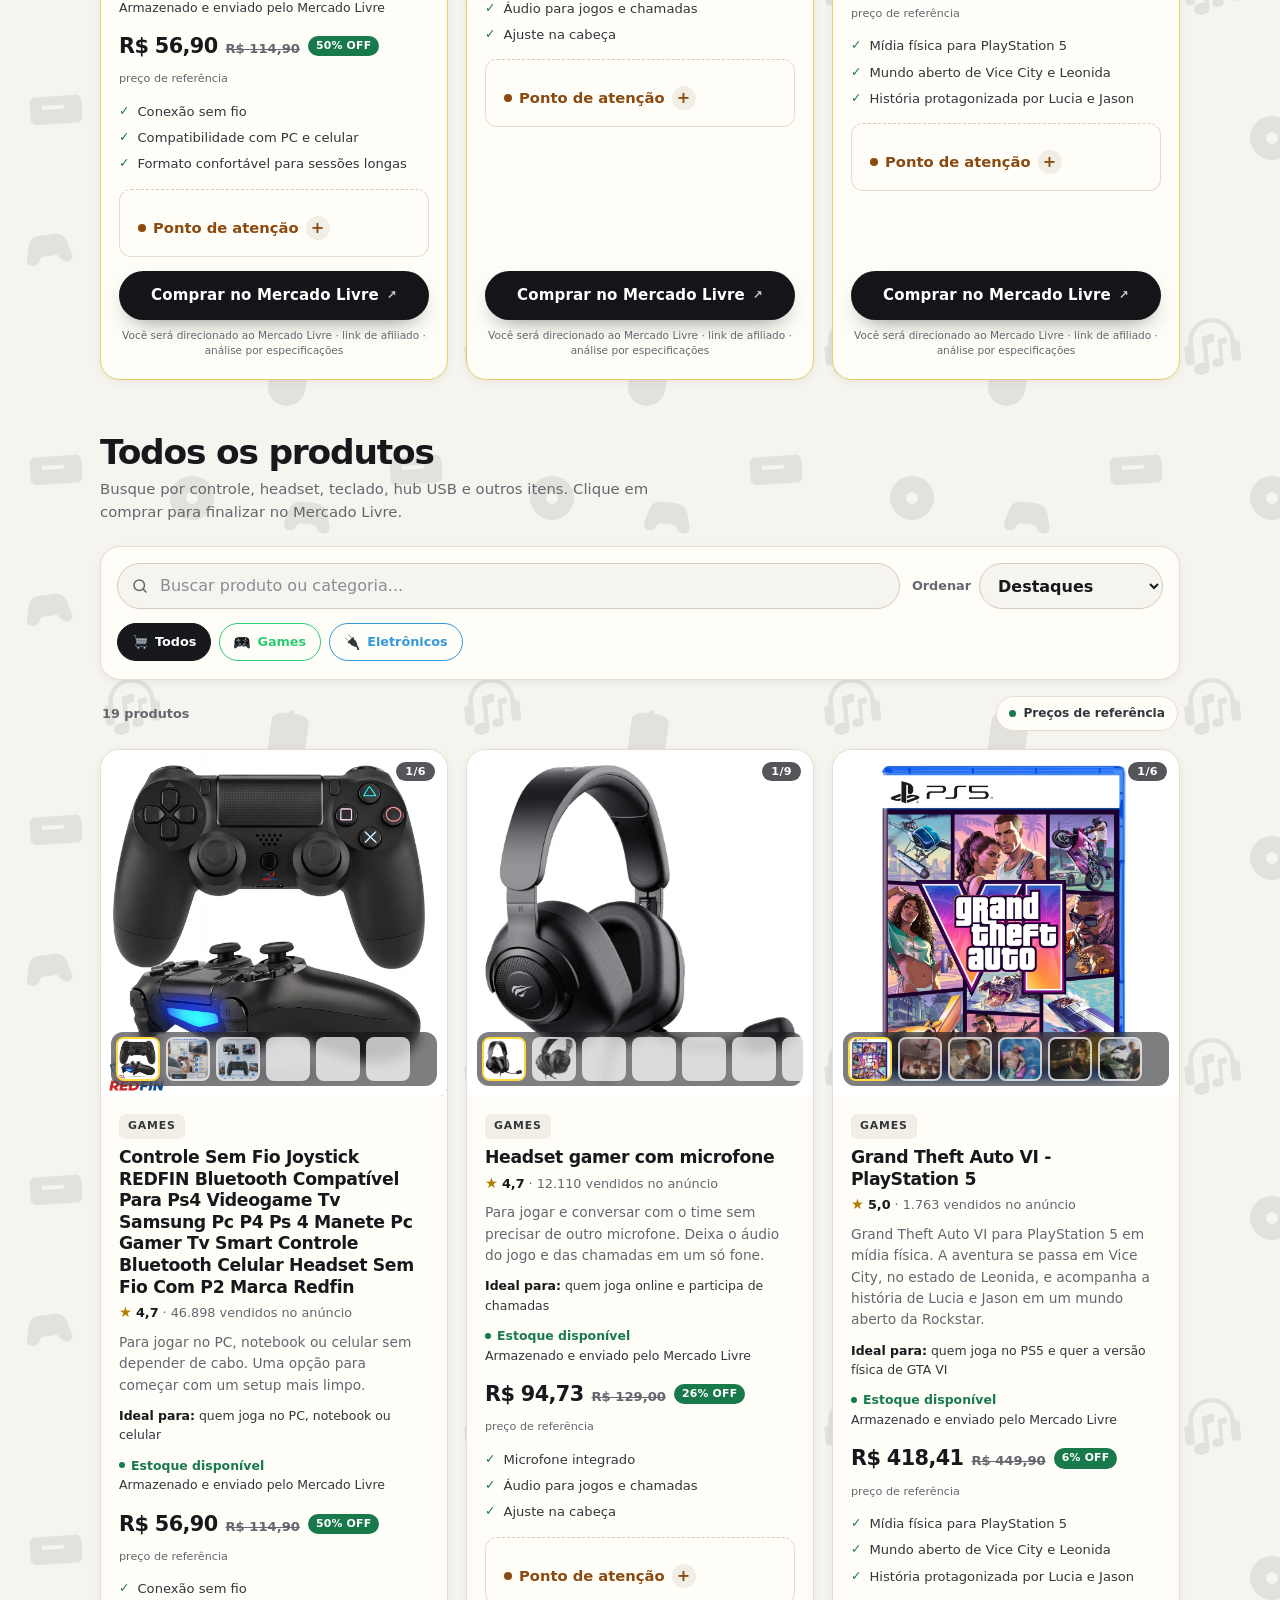
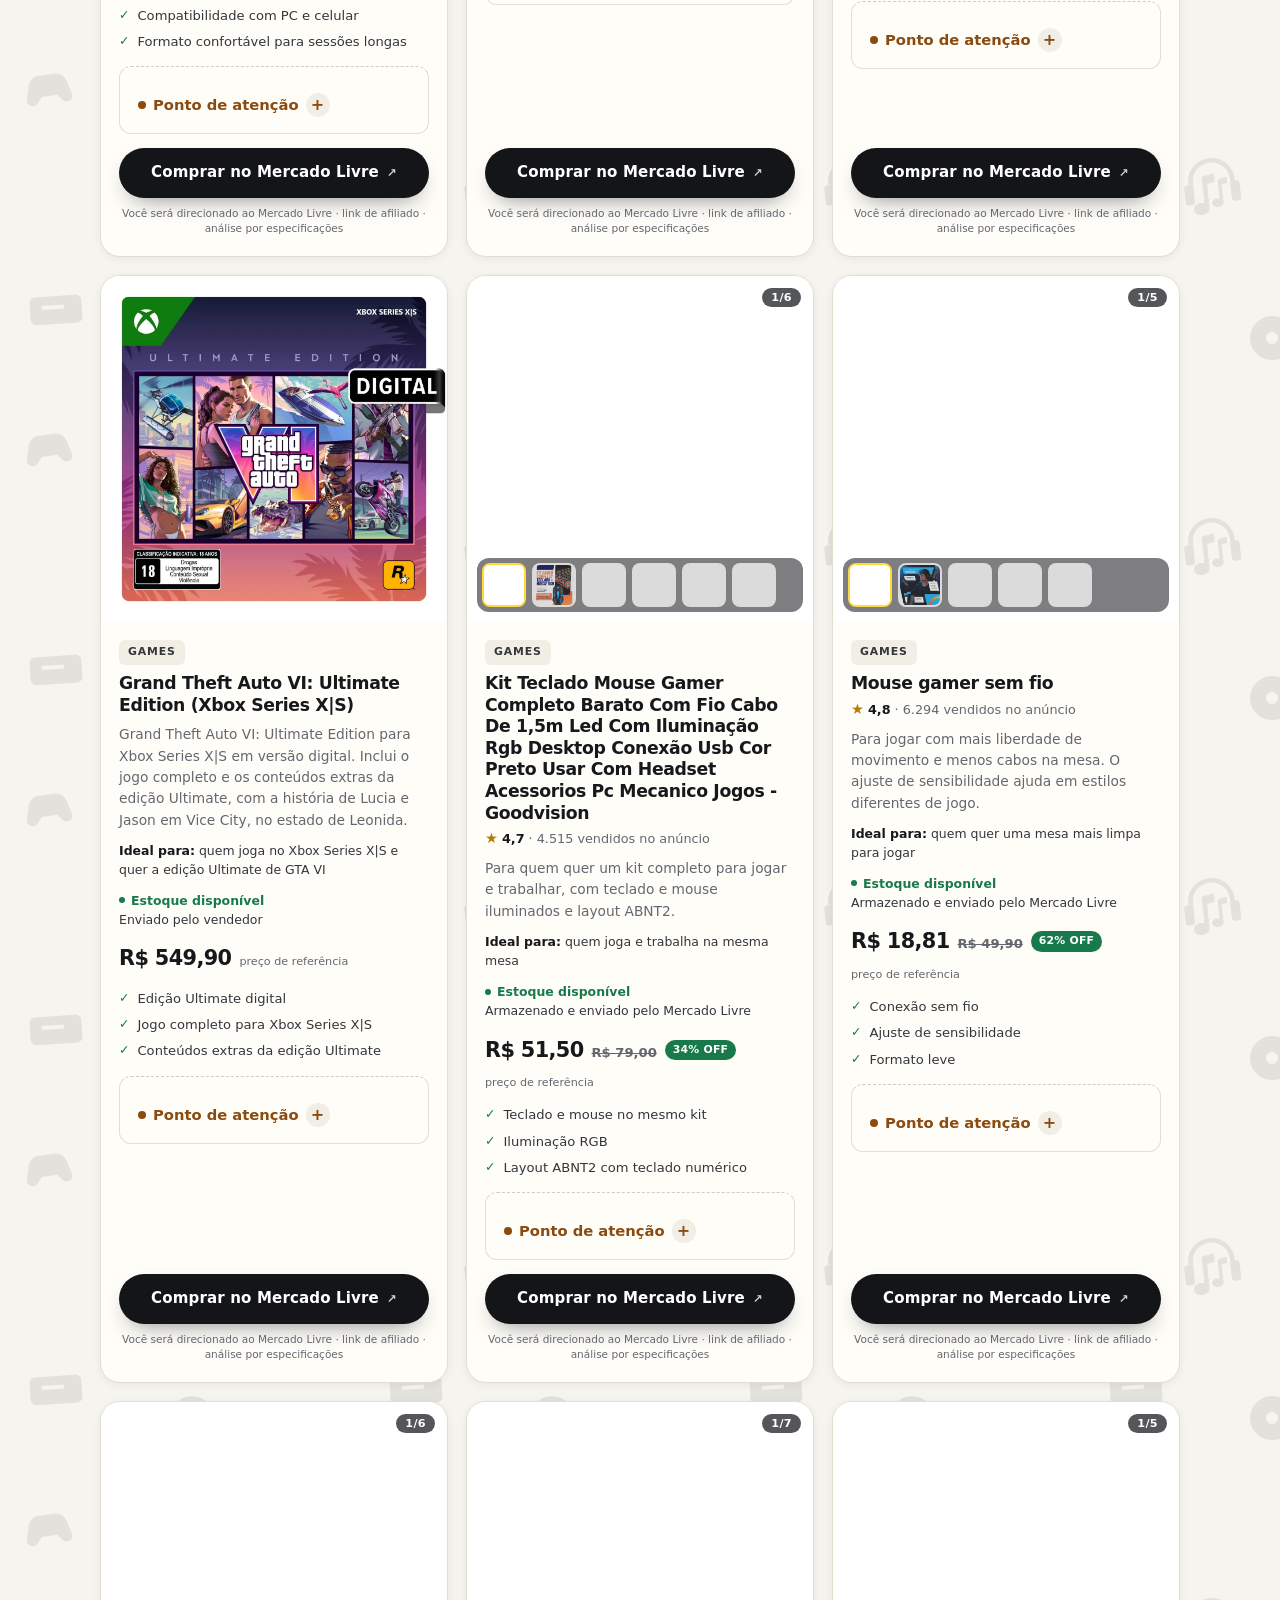
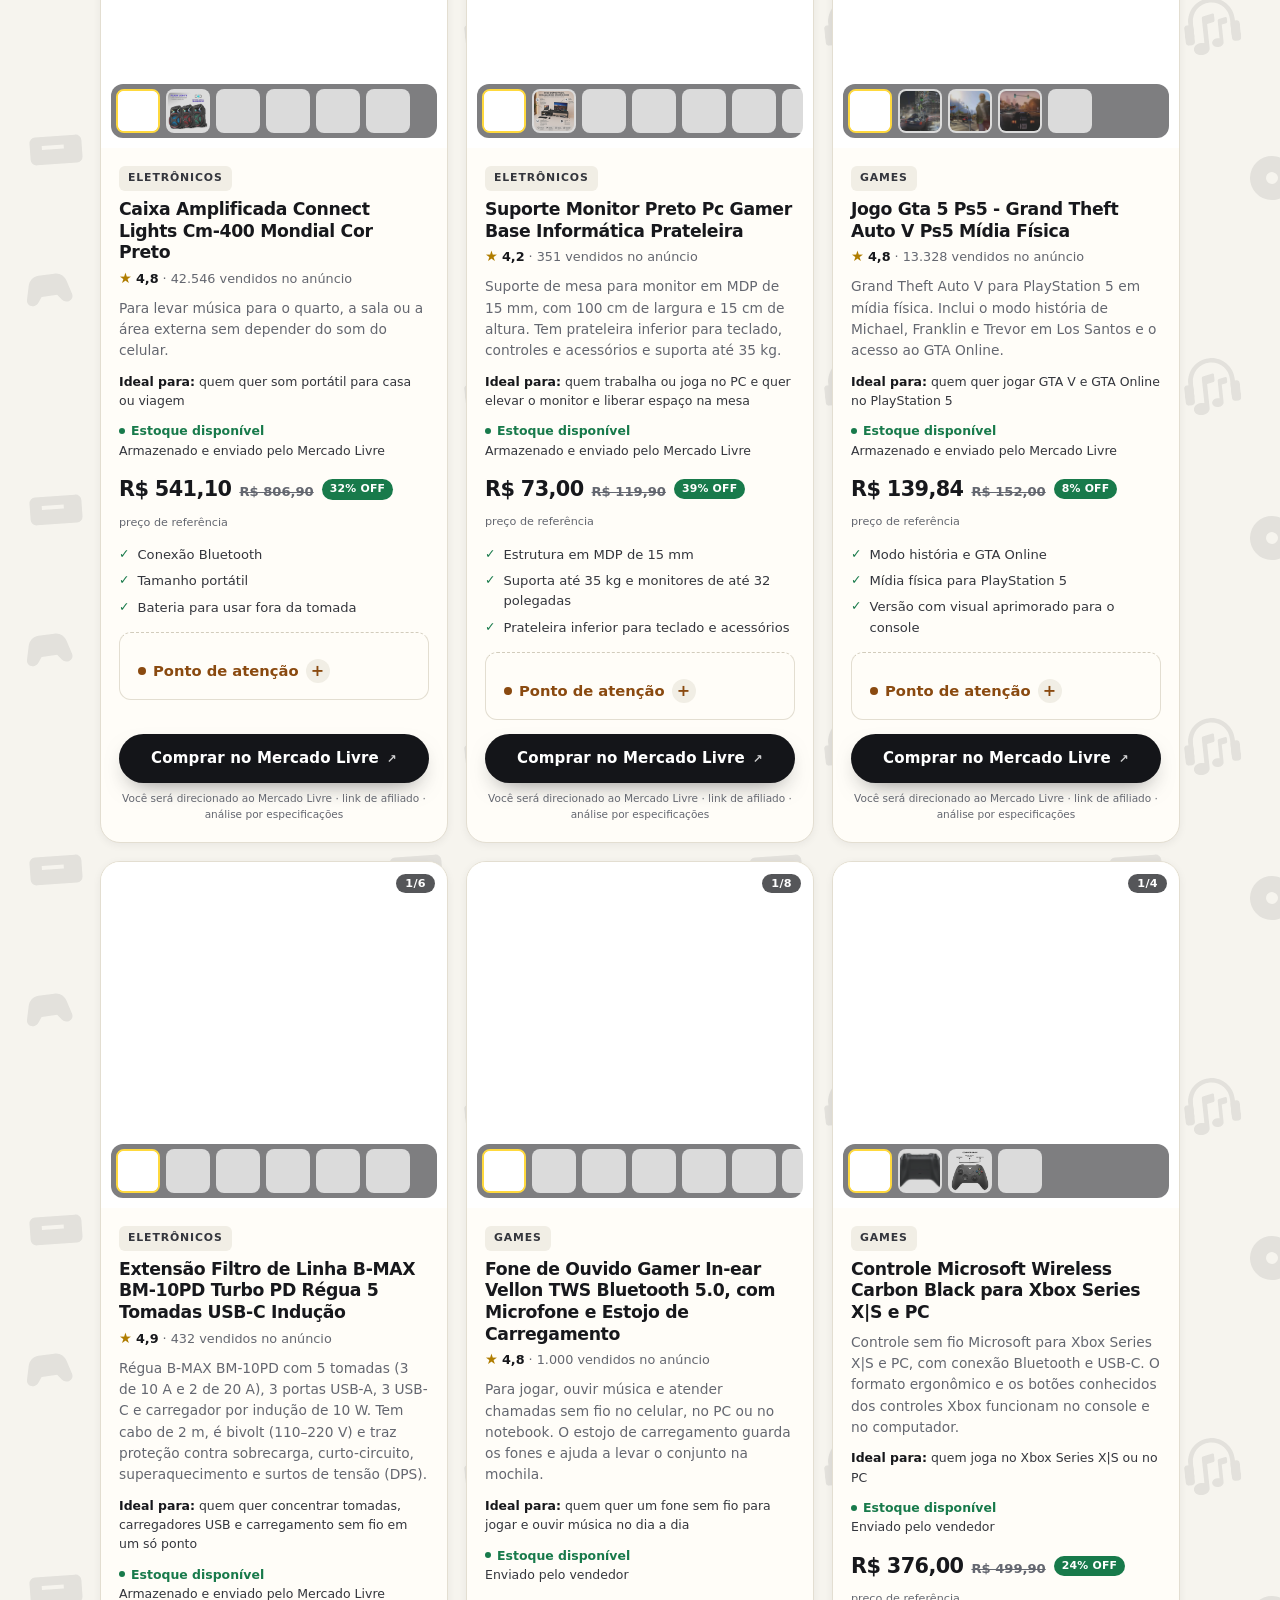
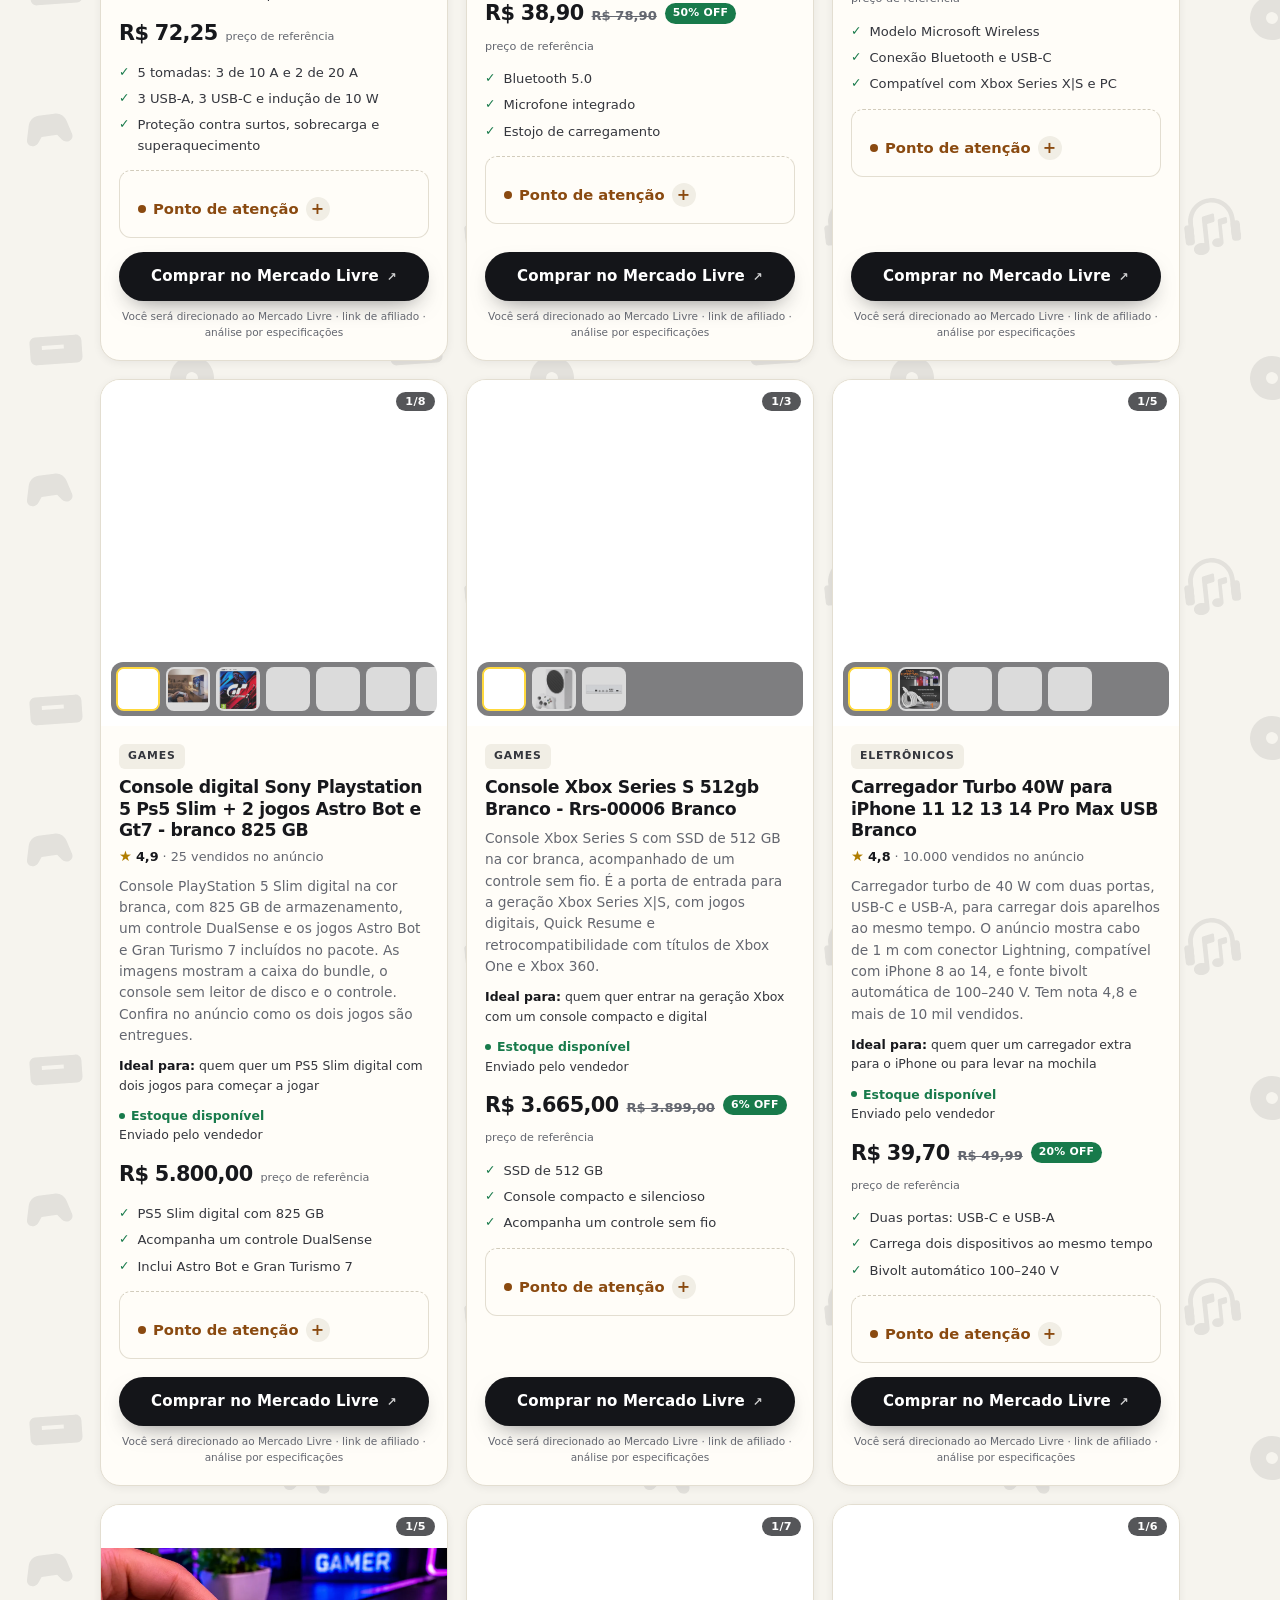
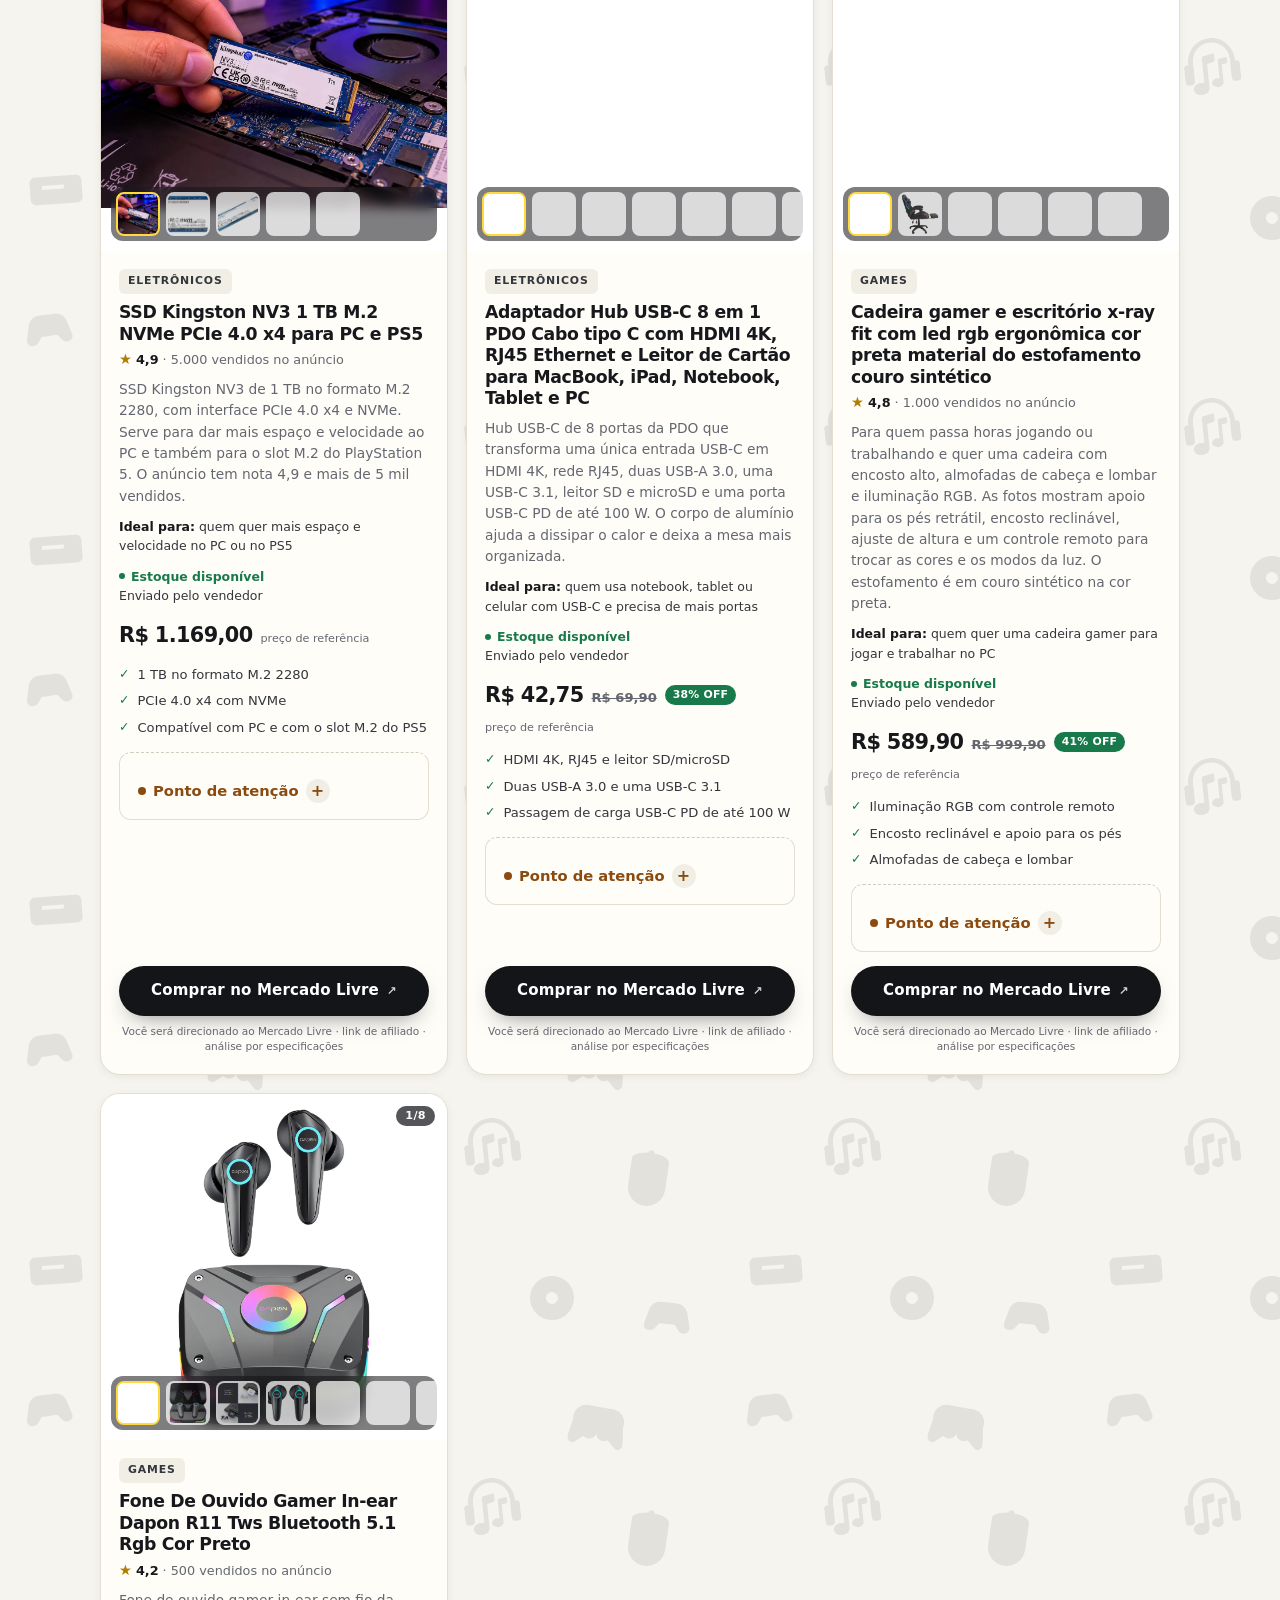
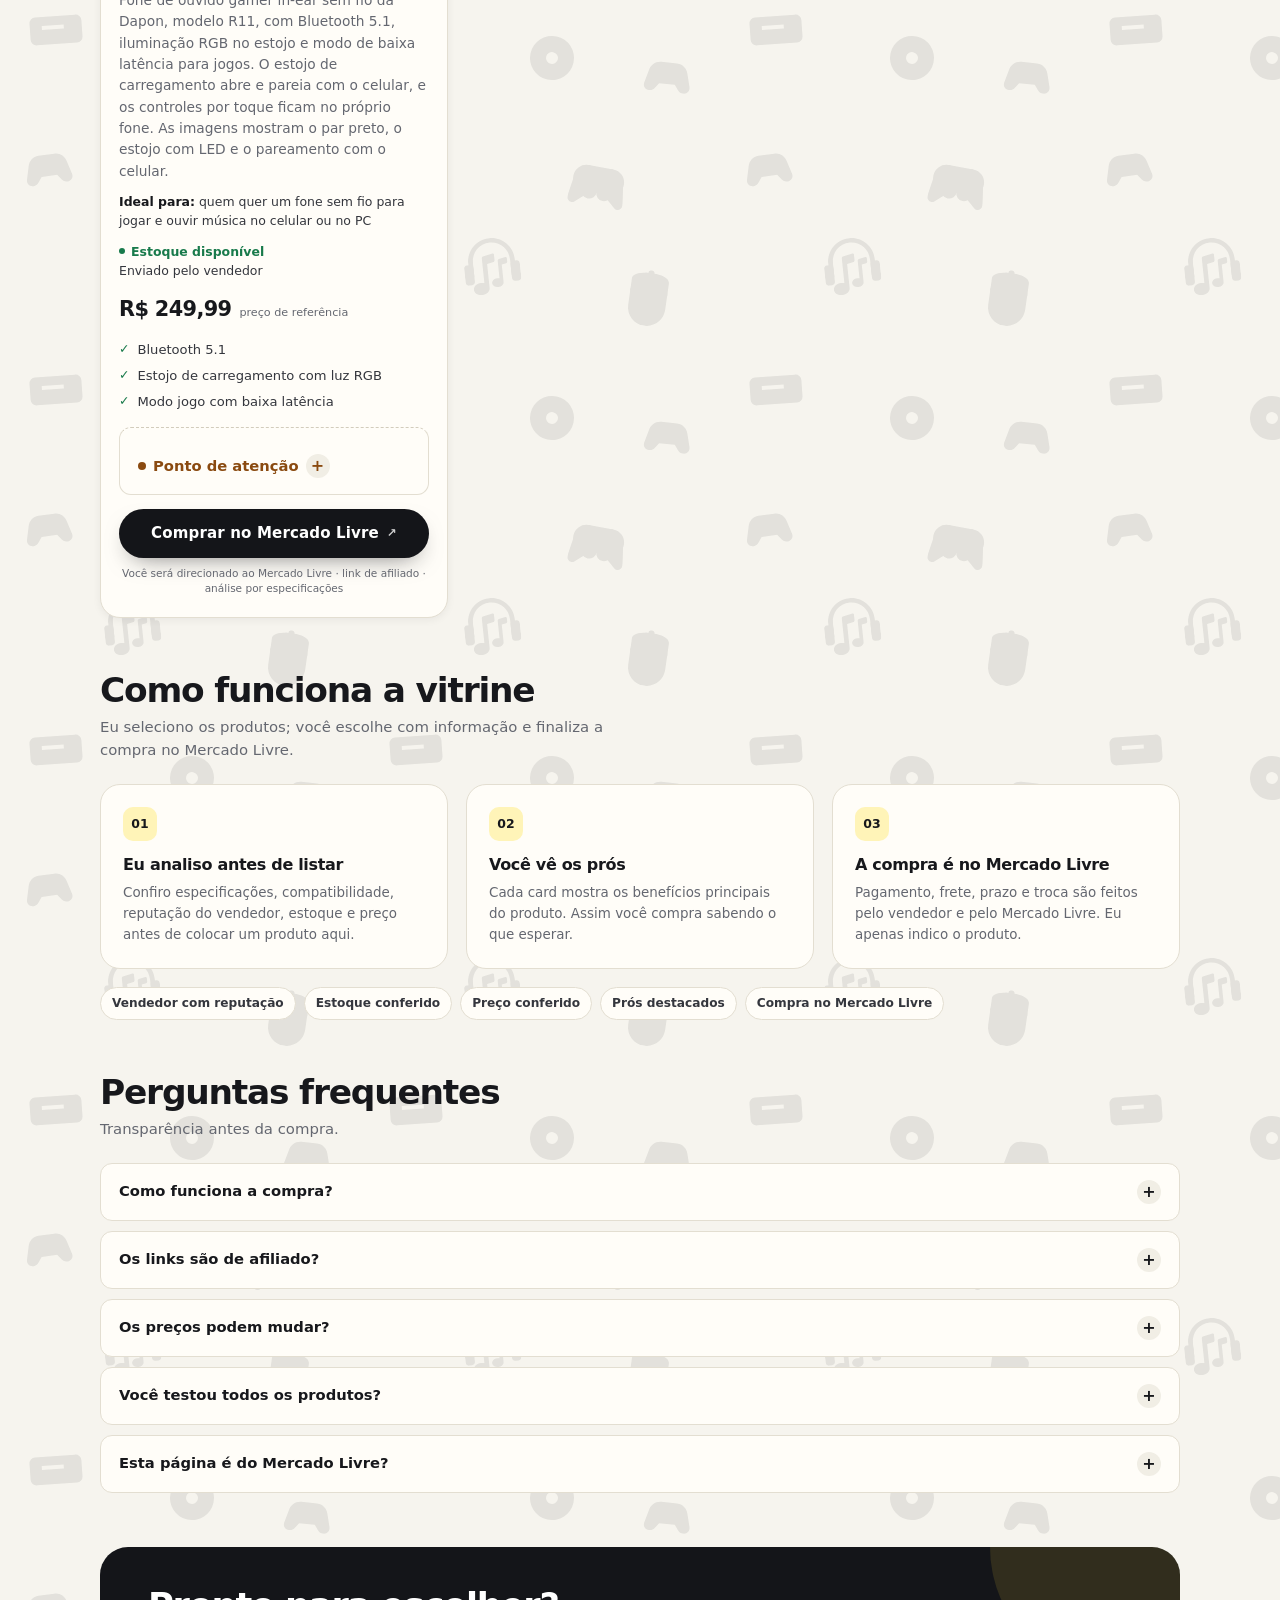
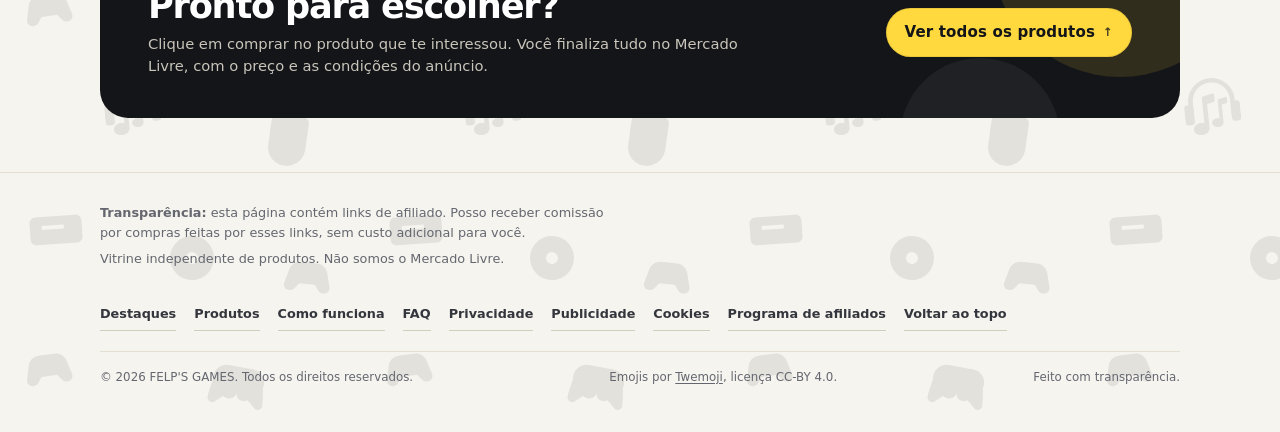
==== commit 7ff32863: "Atualiza site FELP'S GAMES (2026-11-27 21:00 UTC)" ====
--- a/index.html
+++ b/index.html
@@ -88,7 +88,7 @@
   -->
 
   <script src="assets/produtos/manifest.js?v=2f0dcd84b9" defer></script>
-  <script src="app.js?v=96ca55b7ed" defer></script>
+  <script src="app.js?v=0723a2e5e4" defer></script>
   <script src="ads.js?v=f6e2549222" defer></script>
 </head>
 
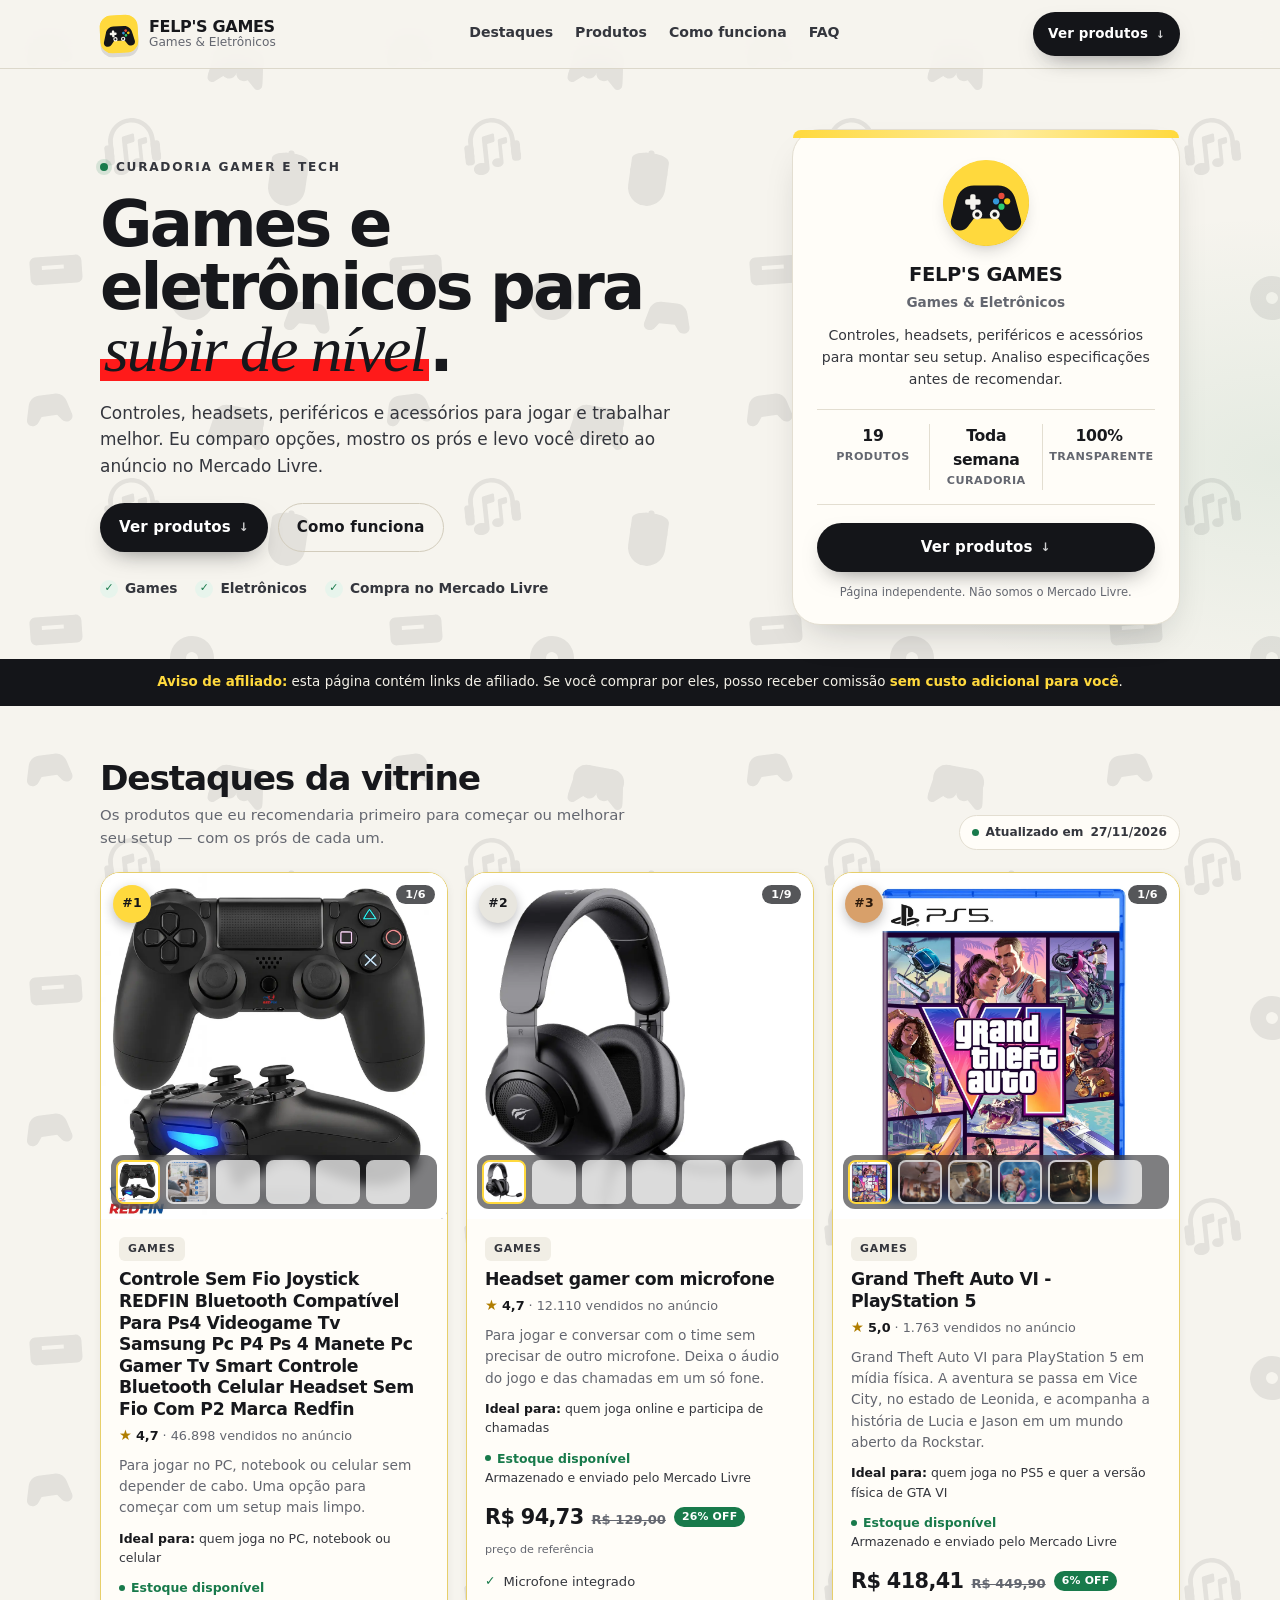
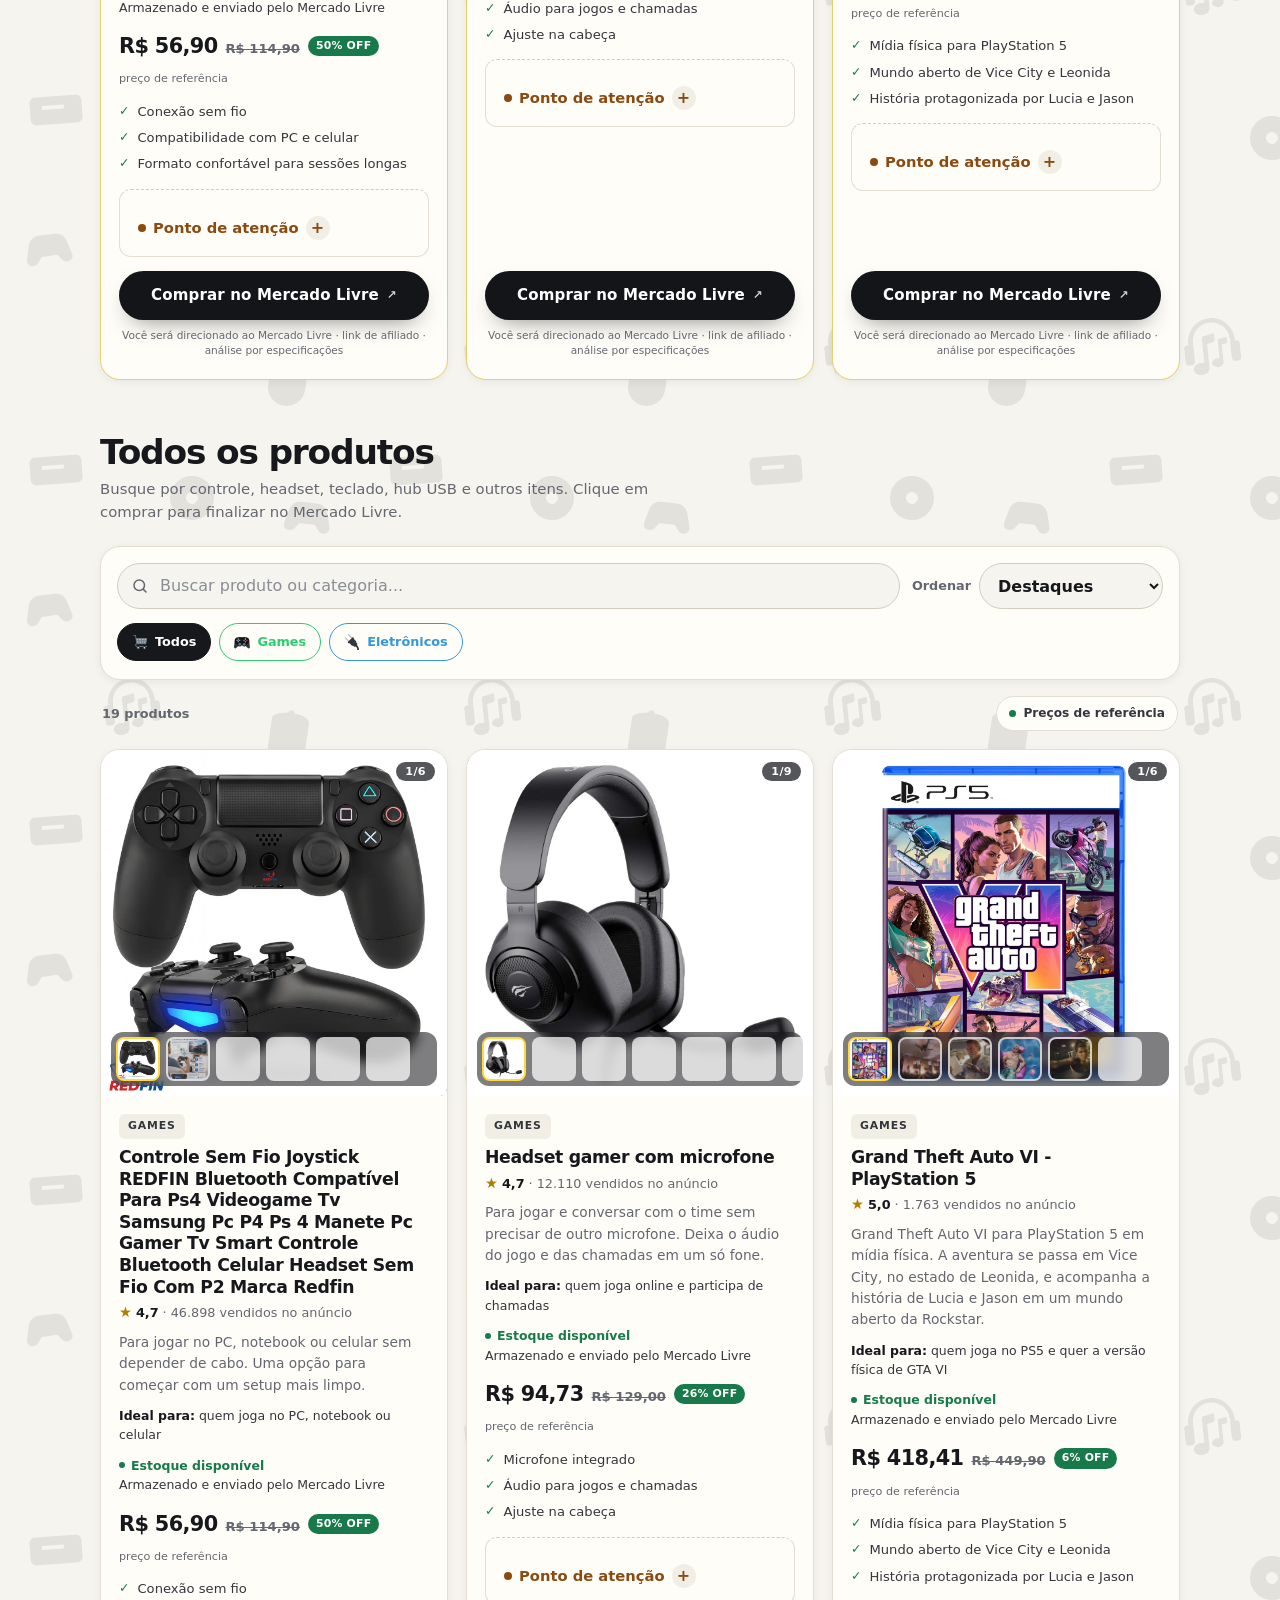
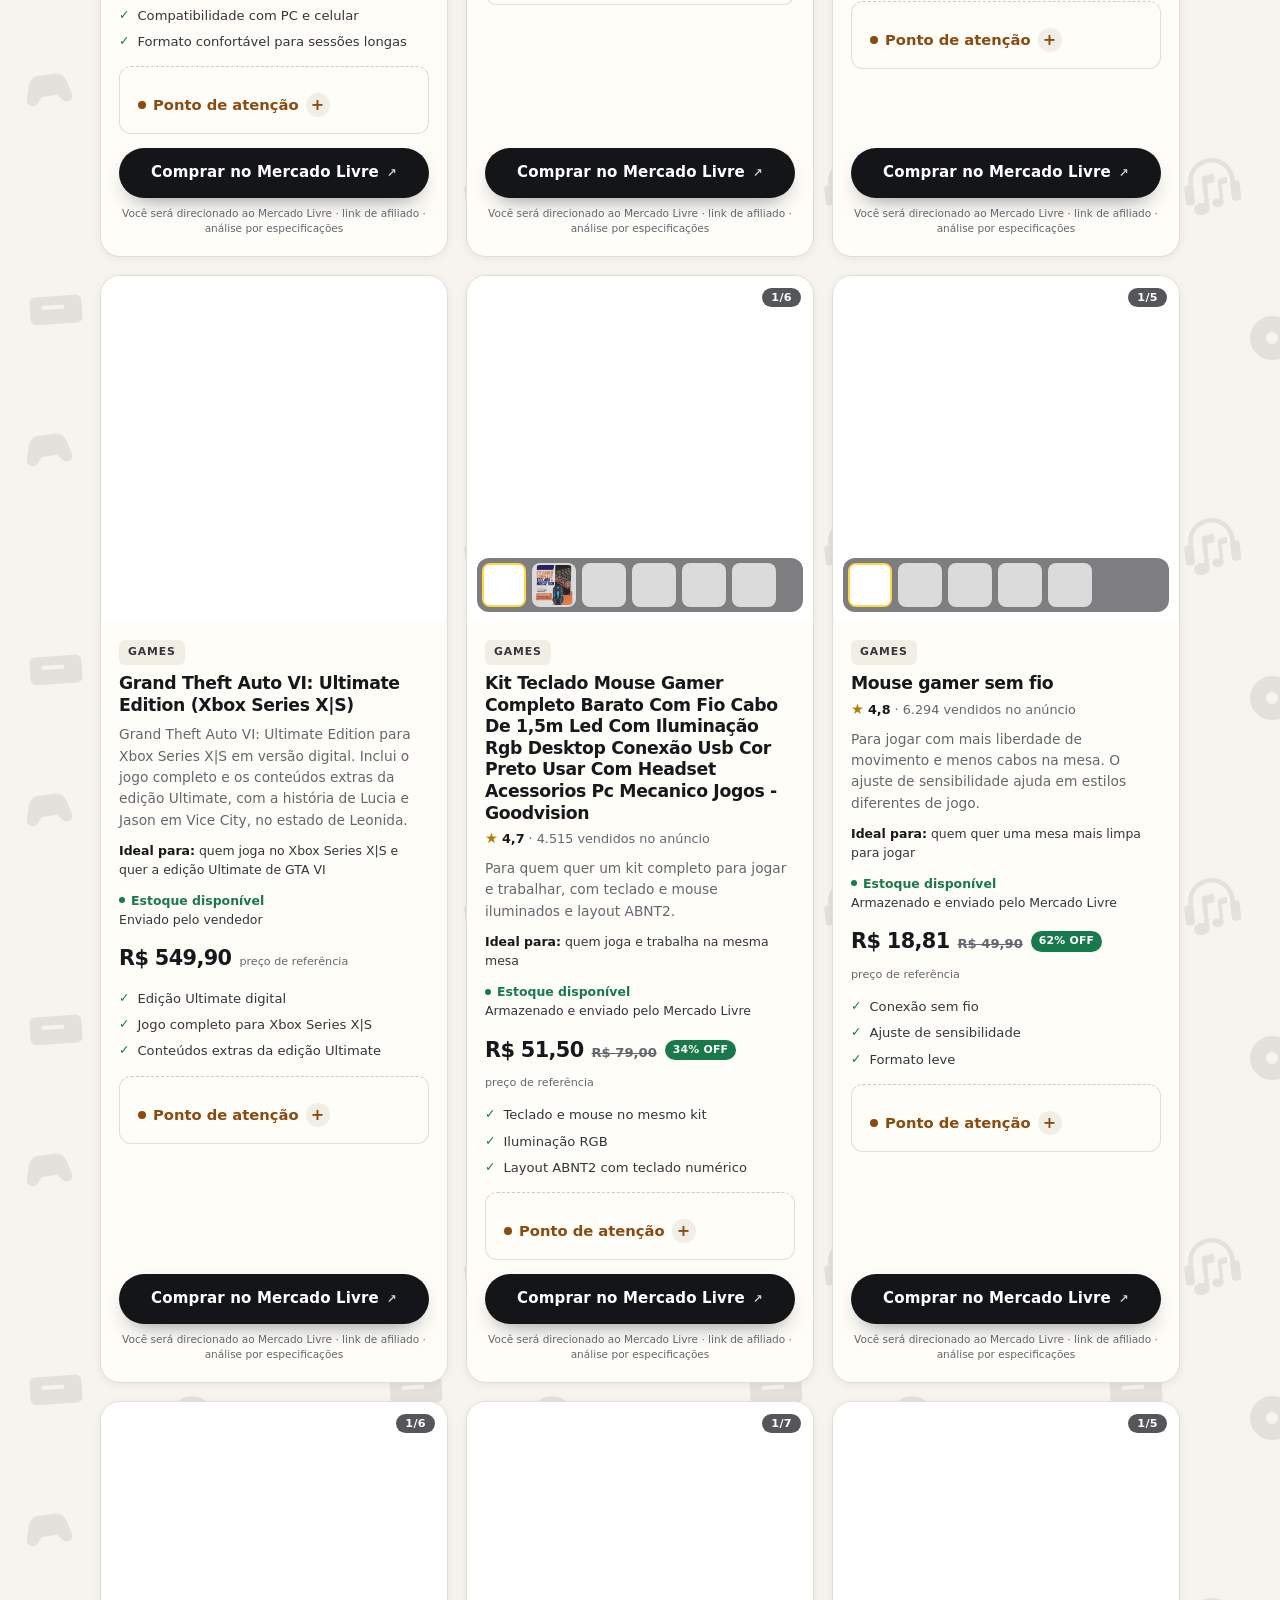
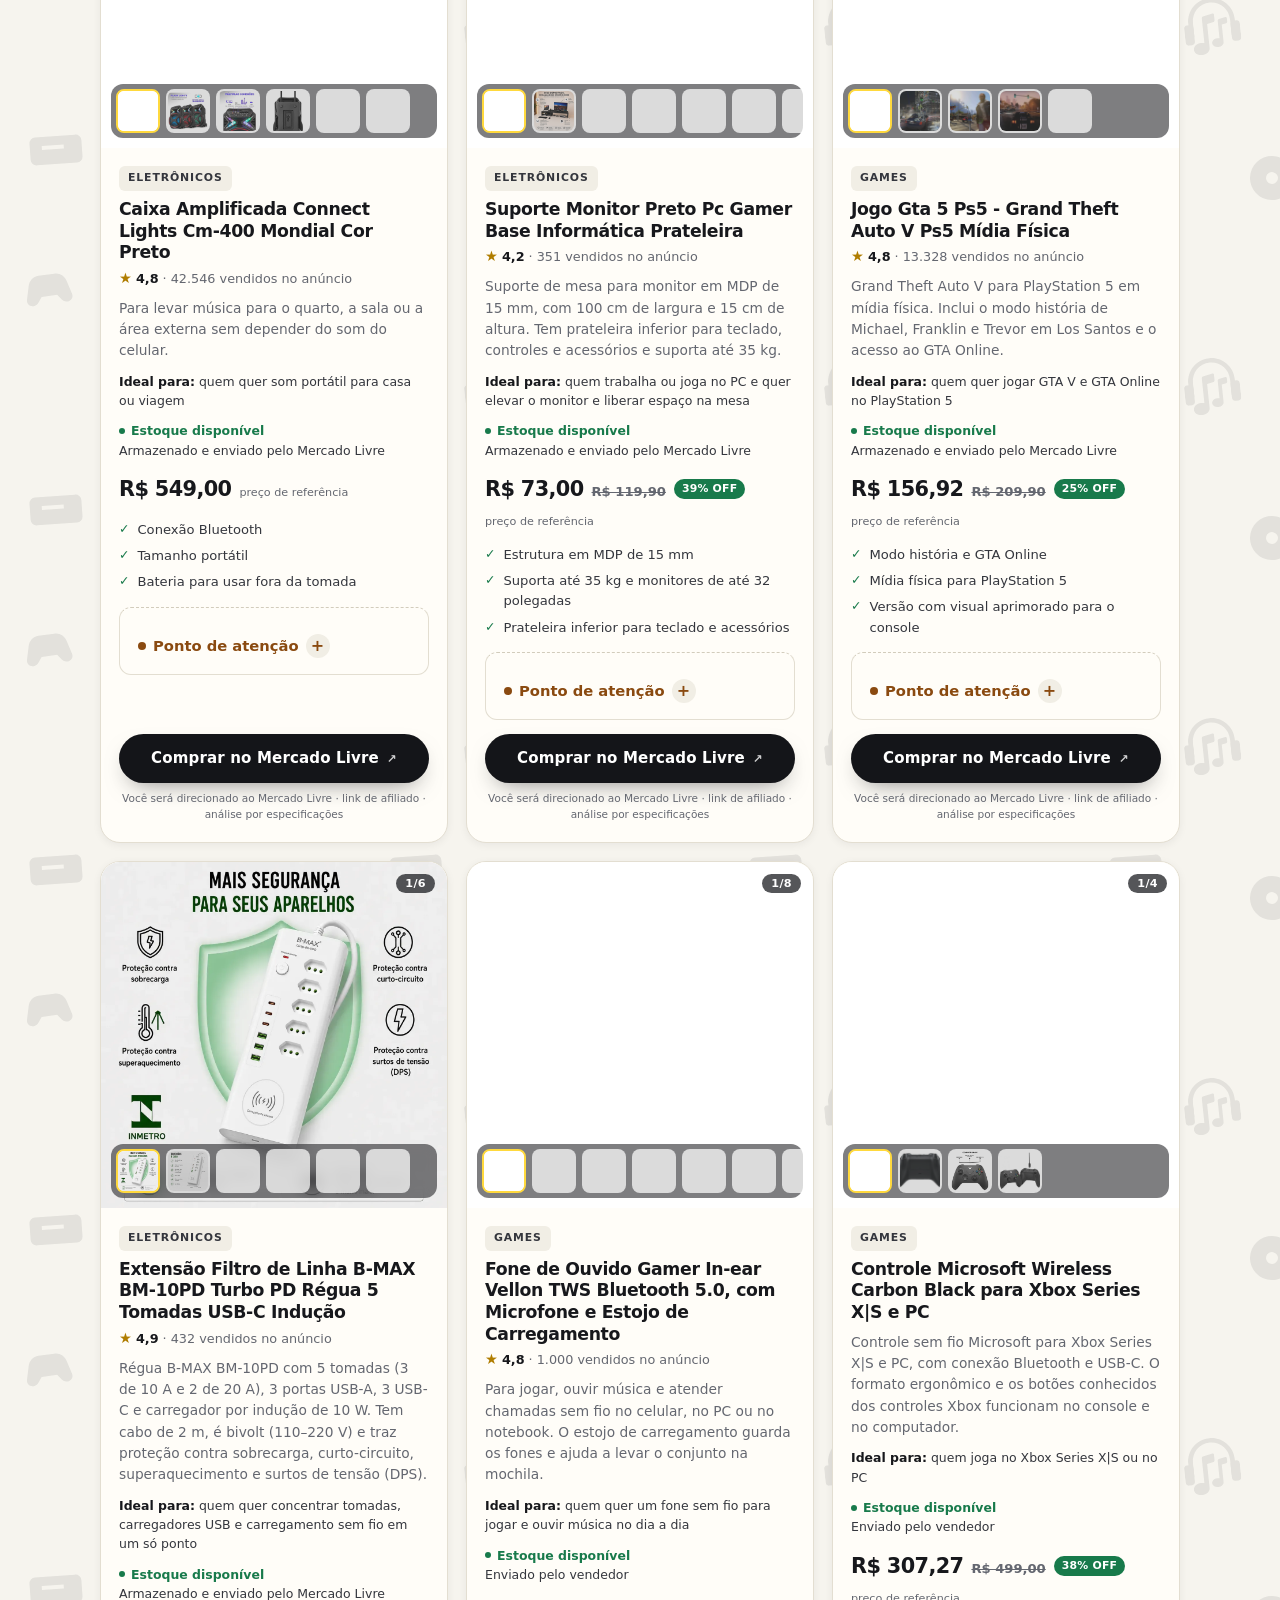
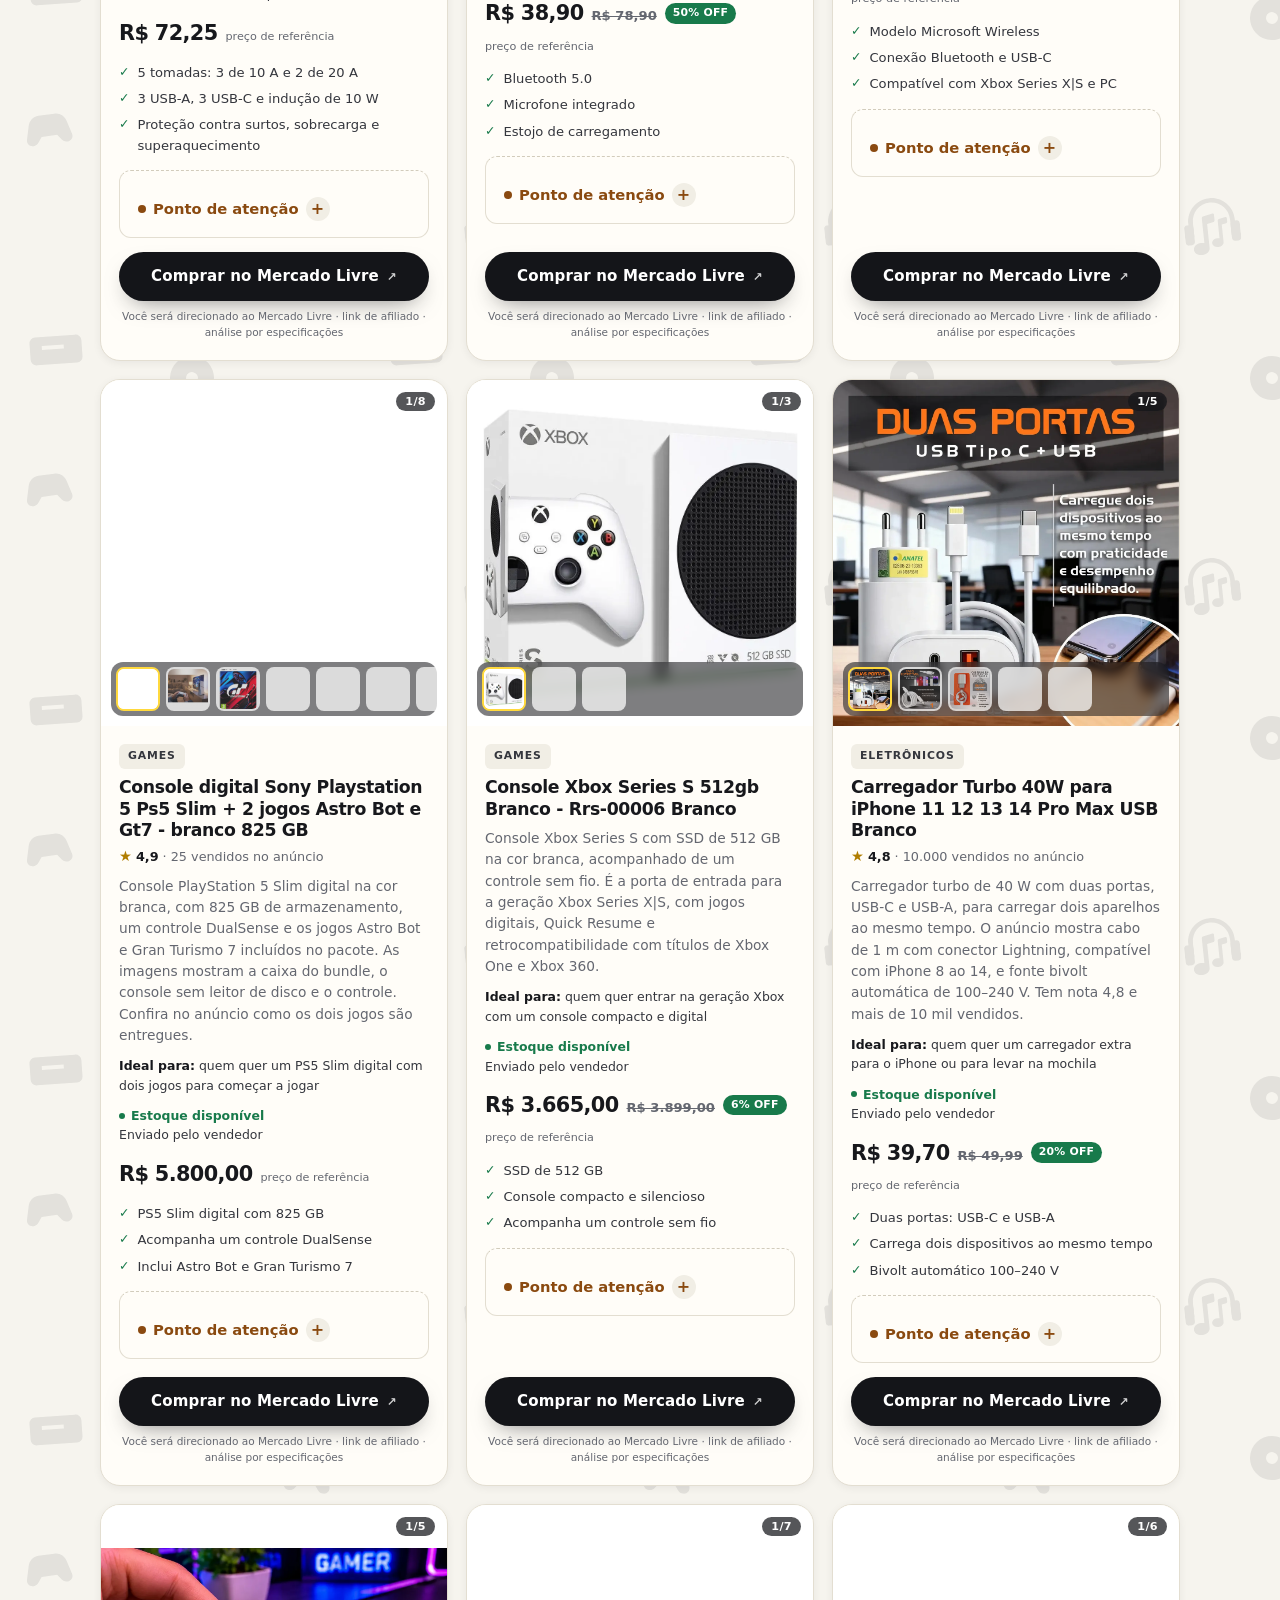
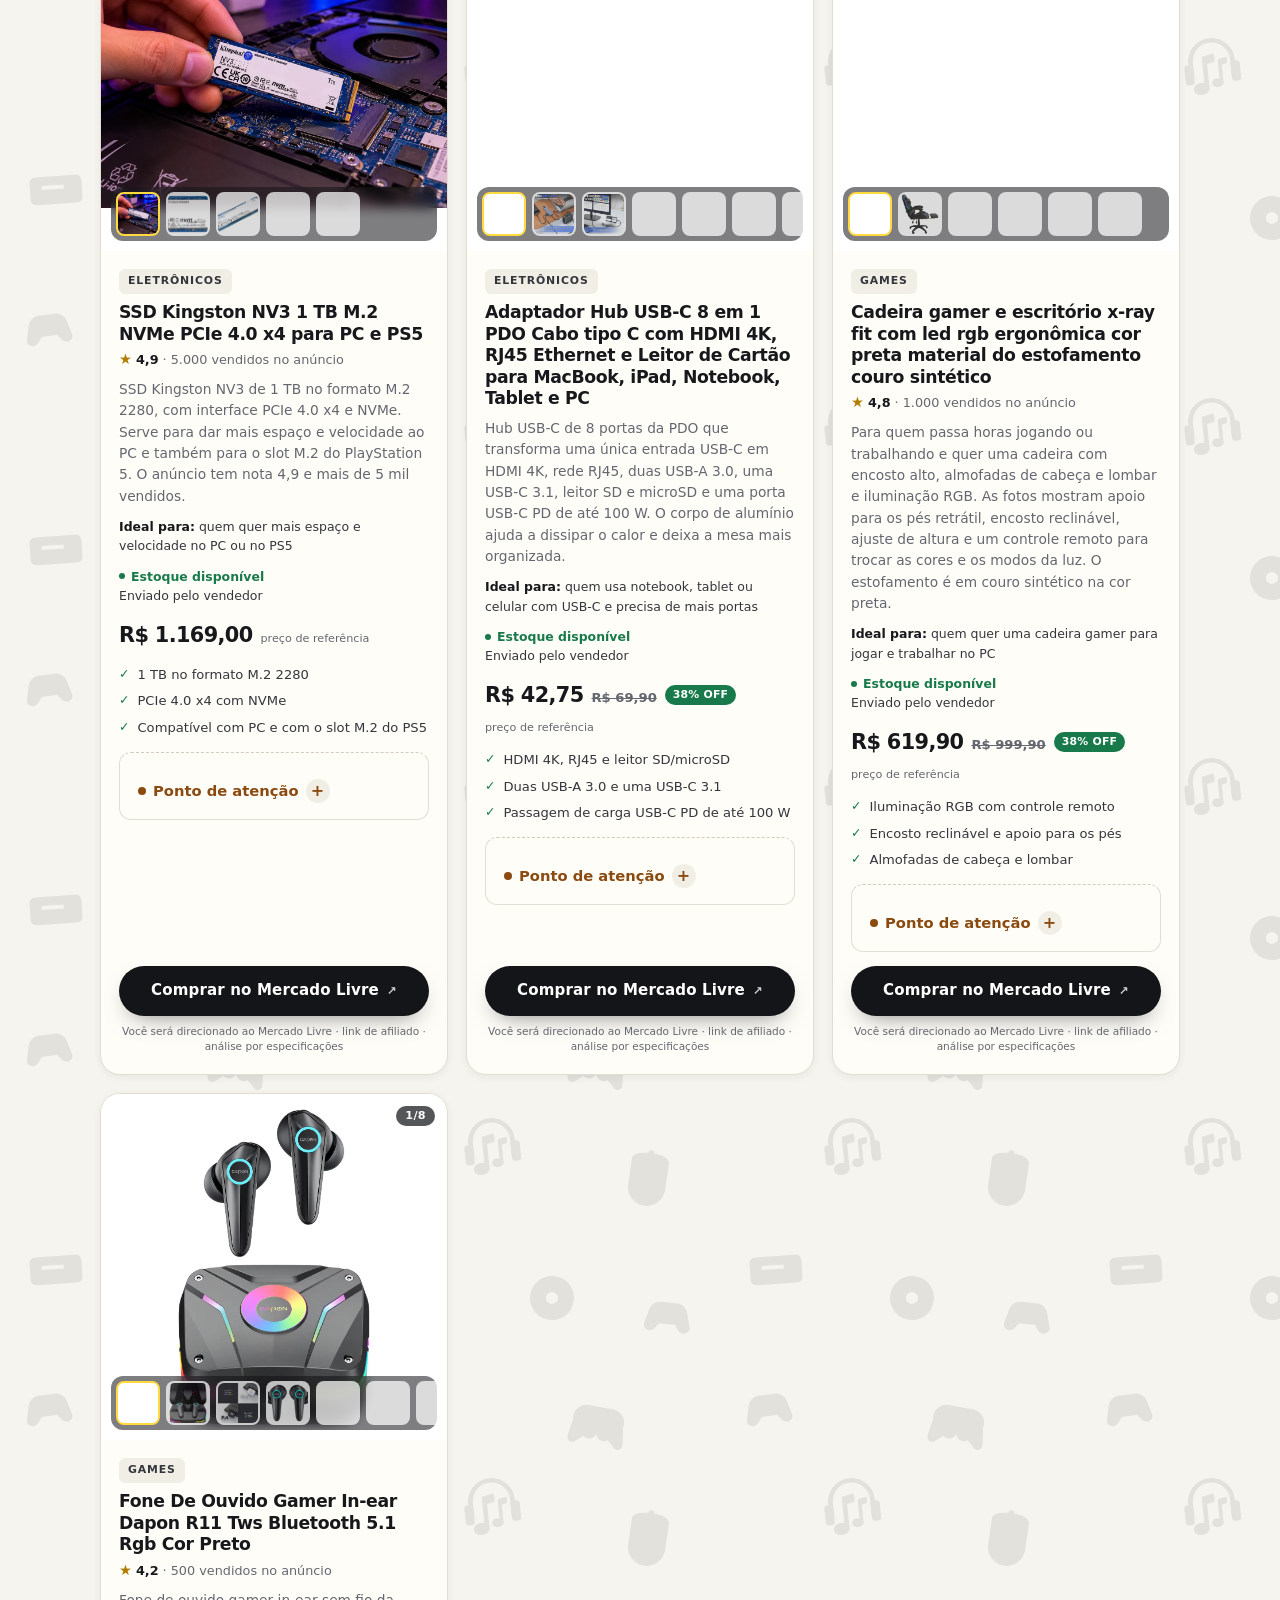
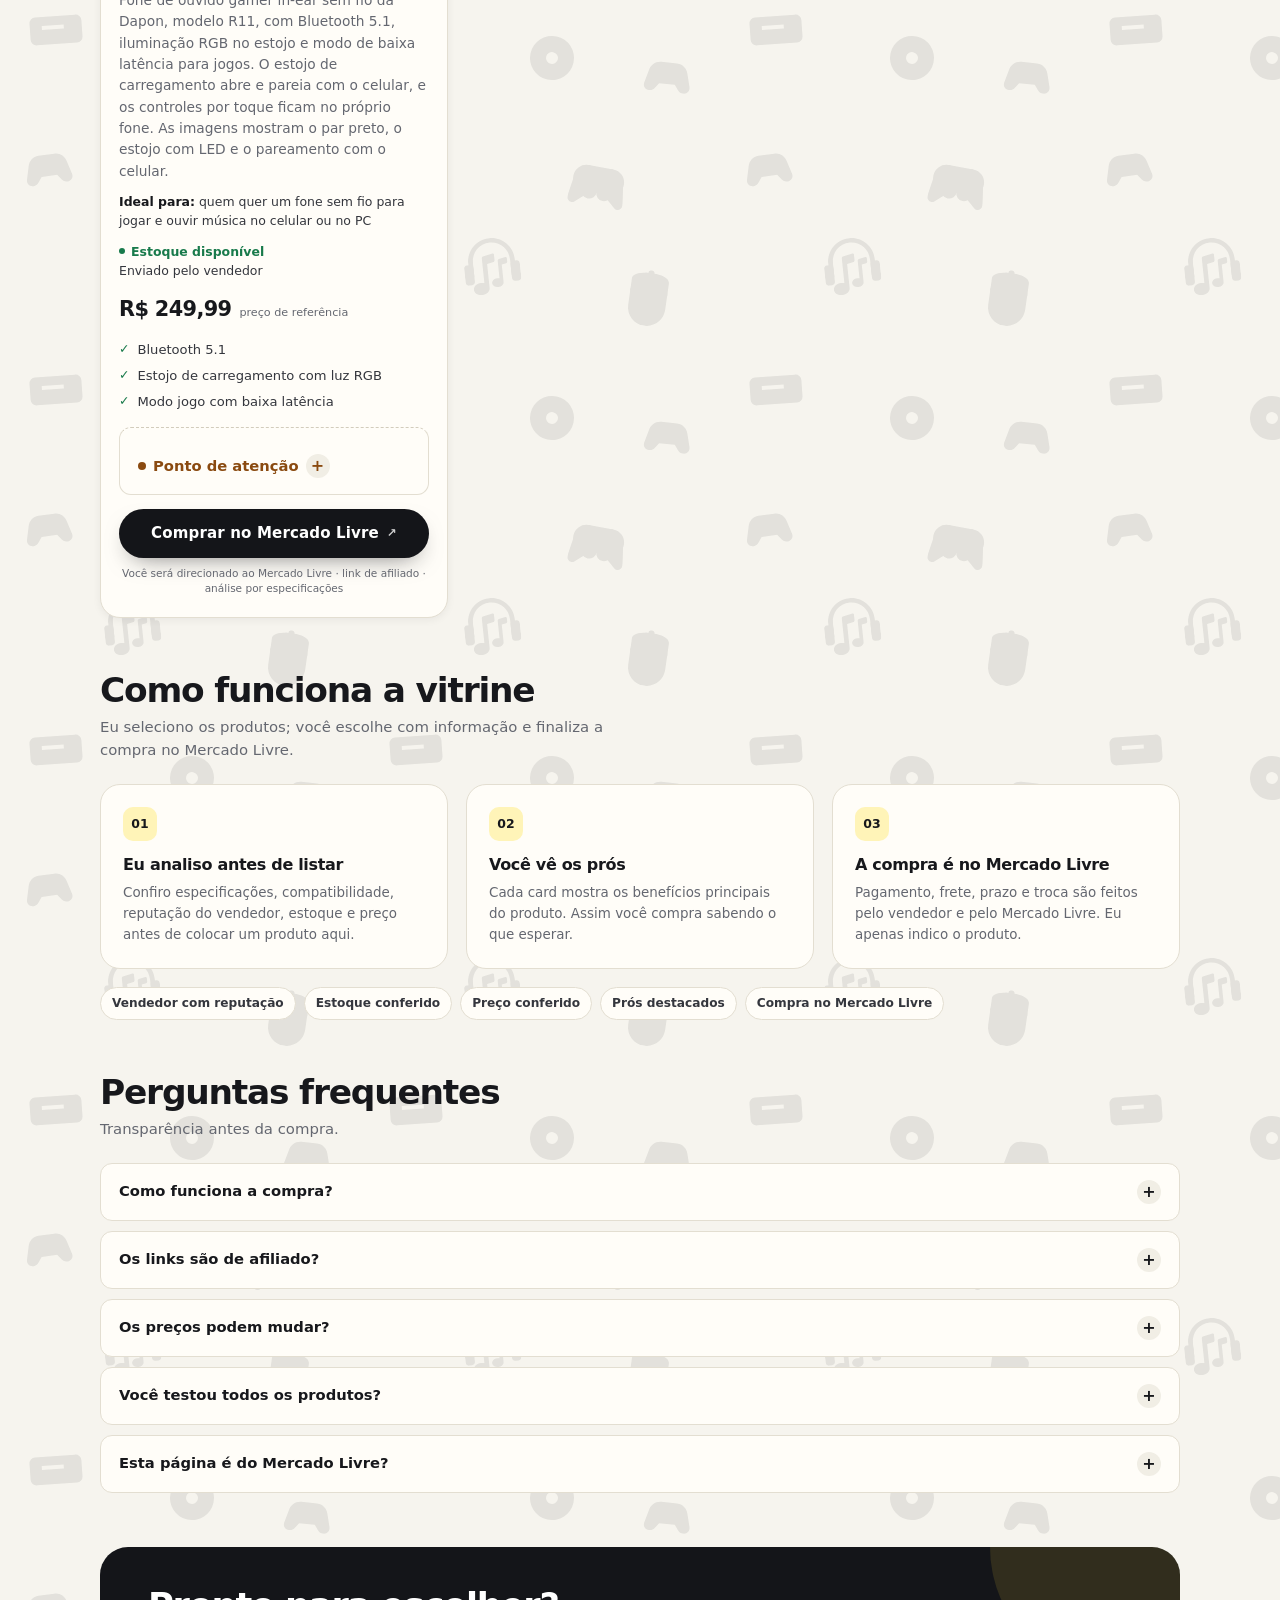
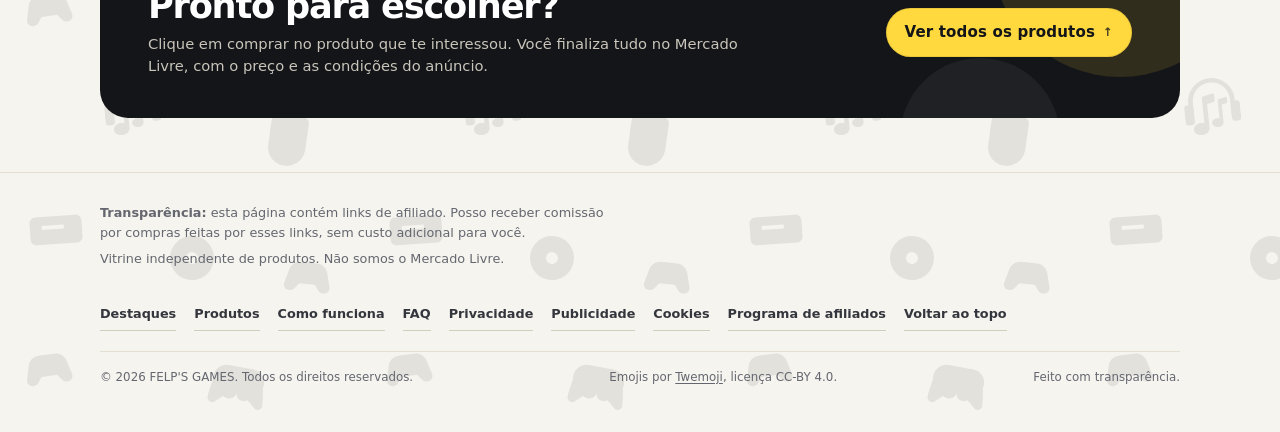
==== commit 878b1c25: "Atualiza site FELP'S GAMES (2026-11-28 00:00 UTC)" ====
--- a/index.html
+++ b/index.html
@@ -88,7 +88,7 @@
   -->
 
   <script src="assets/produtos/manifest.js?v=2f0dcd84b9" defer></script>
-  <script src="app.js?v=0723a2e5e4" defer></script>
+  <script src="app.js?v=277162998c" defer></script>
   <script src="ads.js?v=f6e2549222" defer></script>
 </head>
 
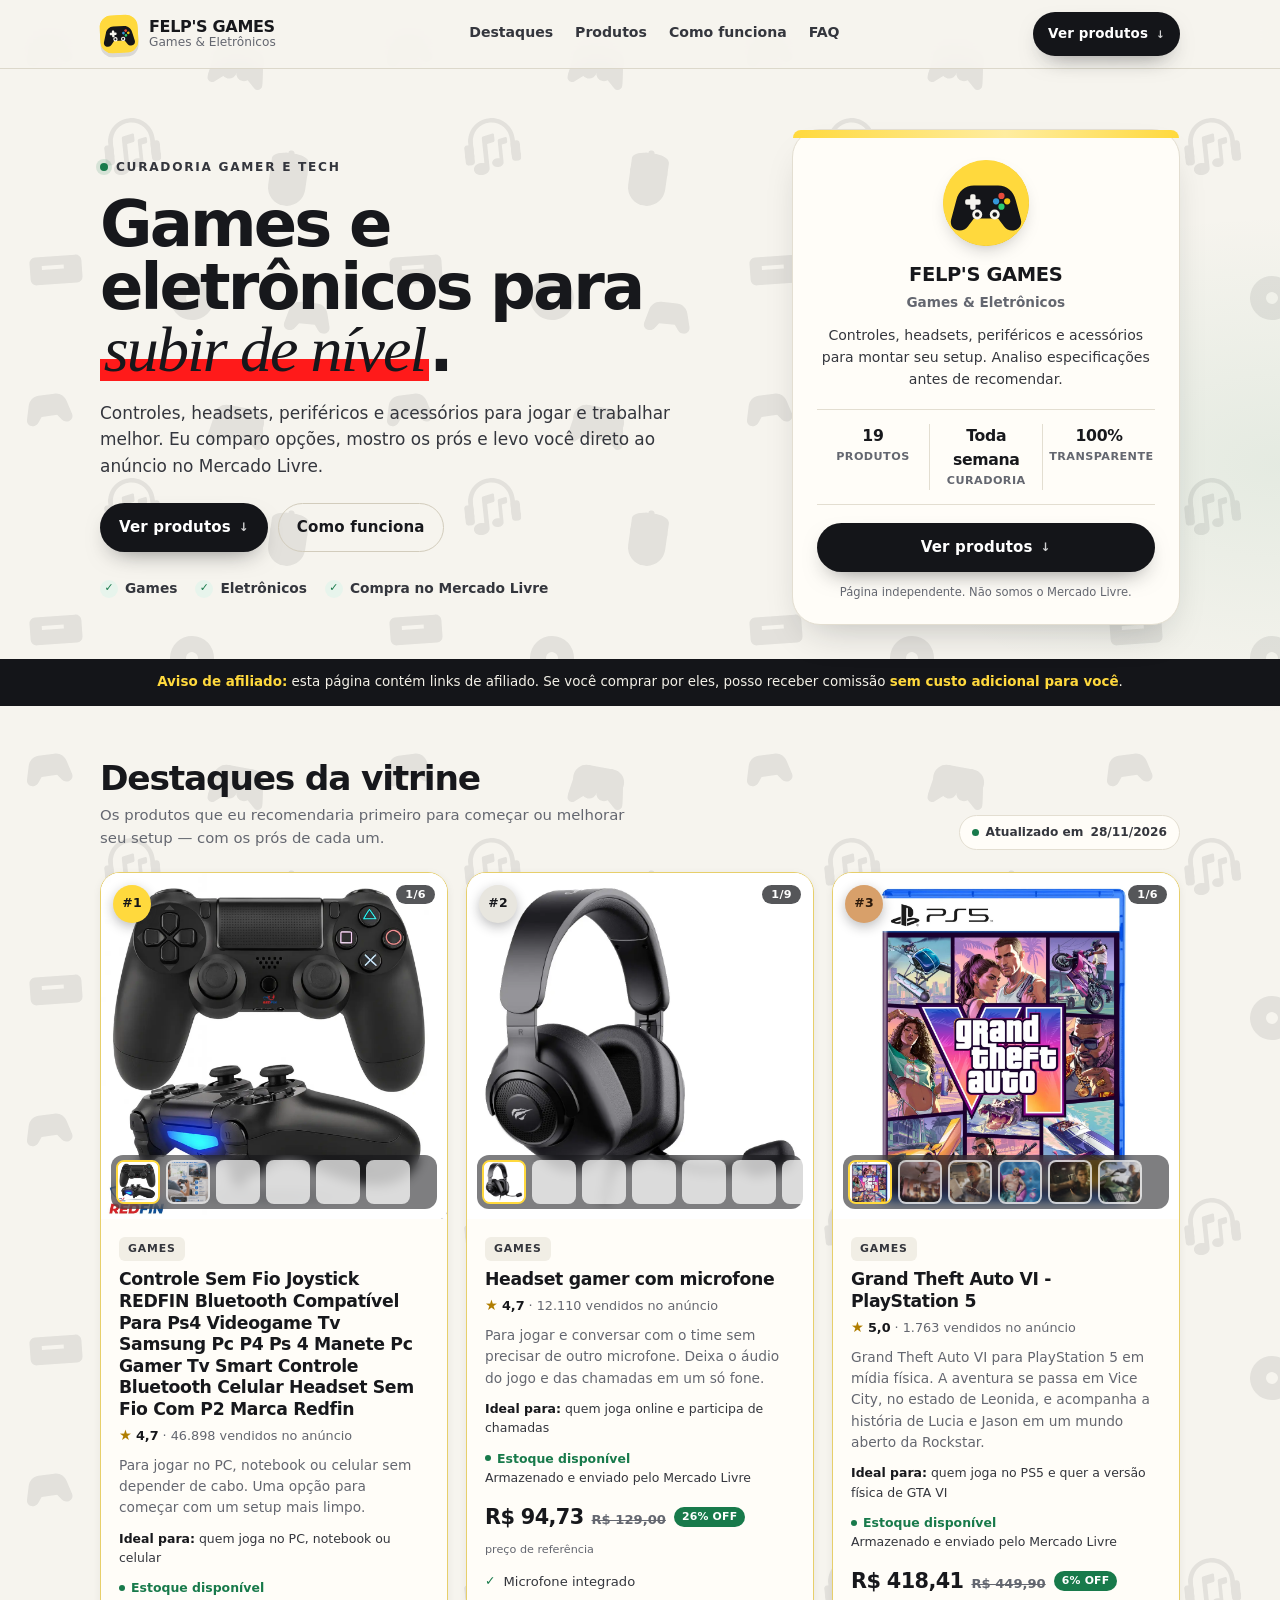
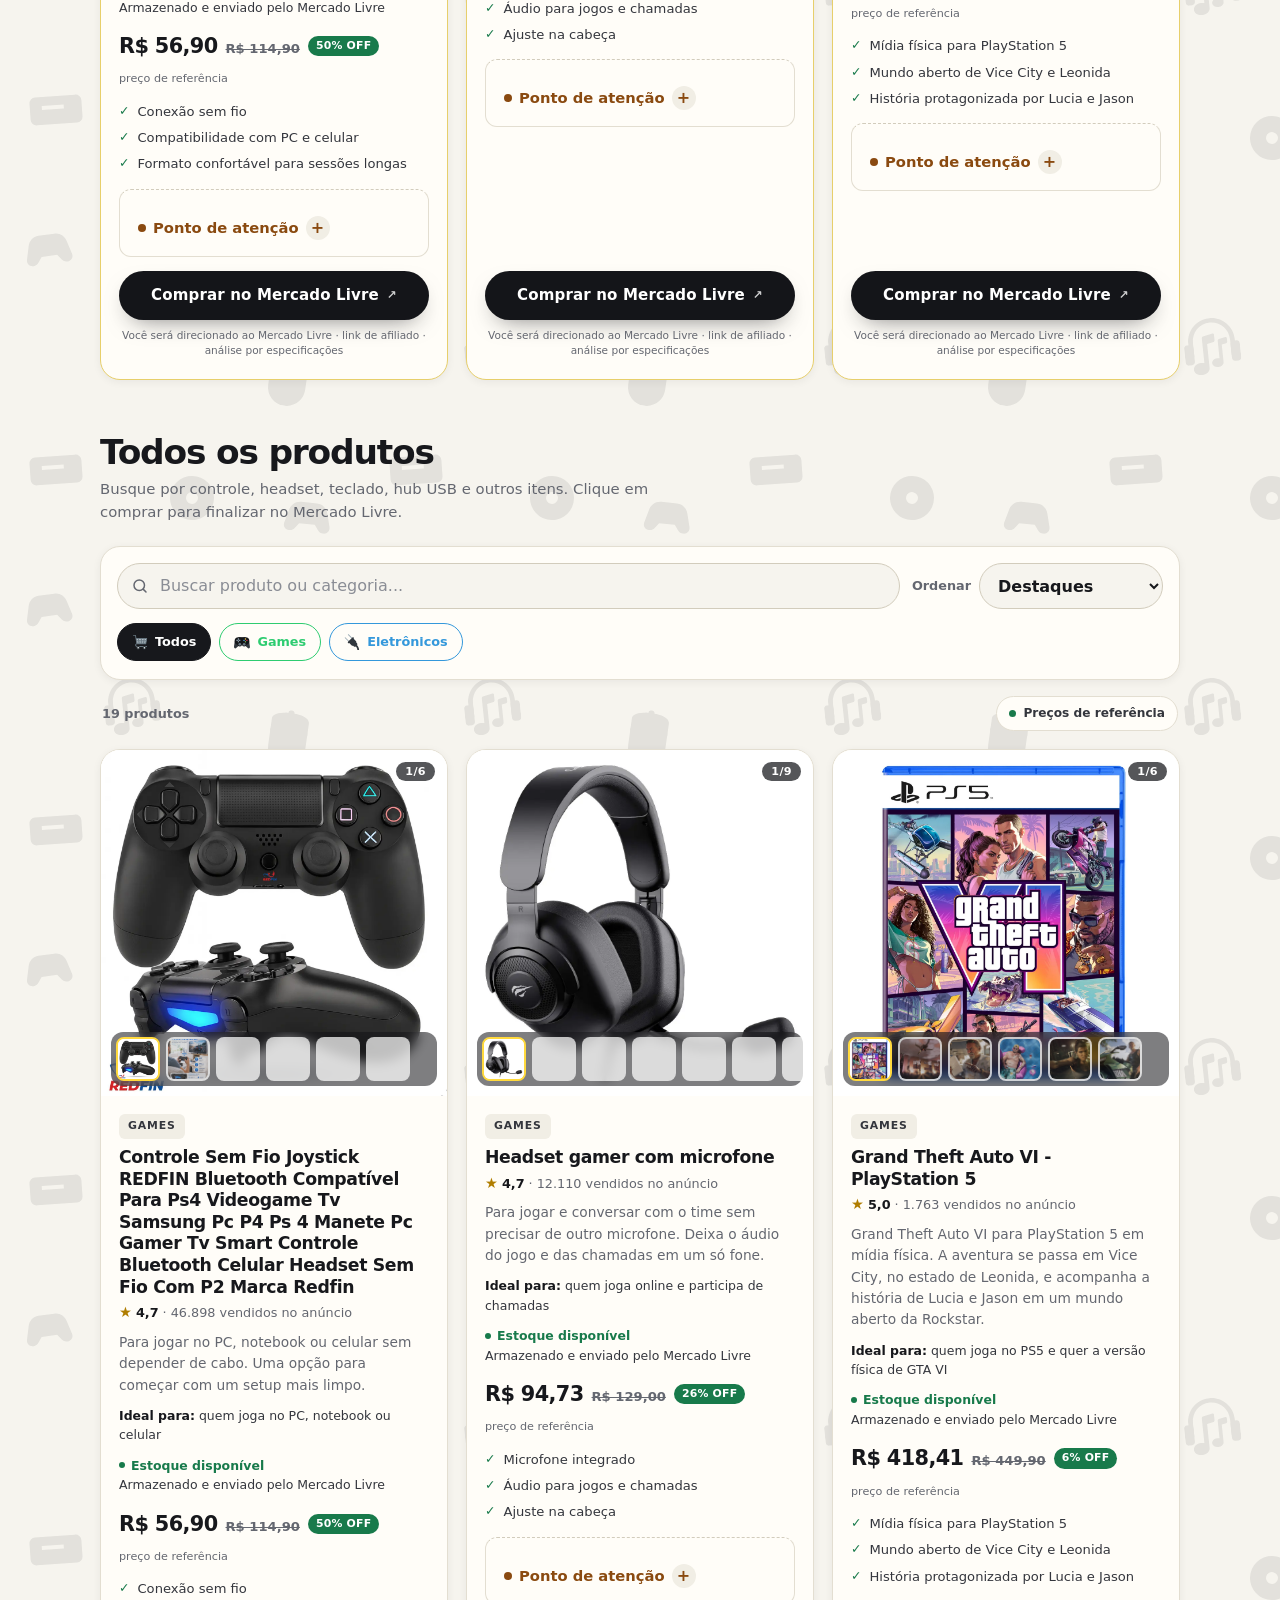
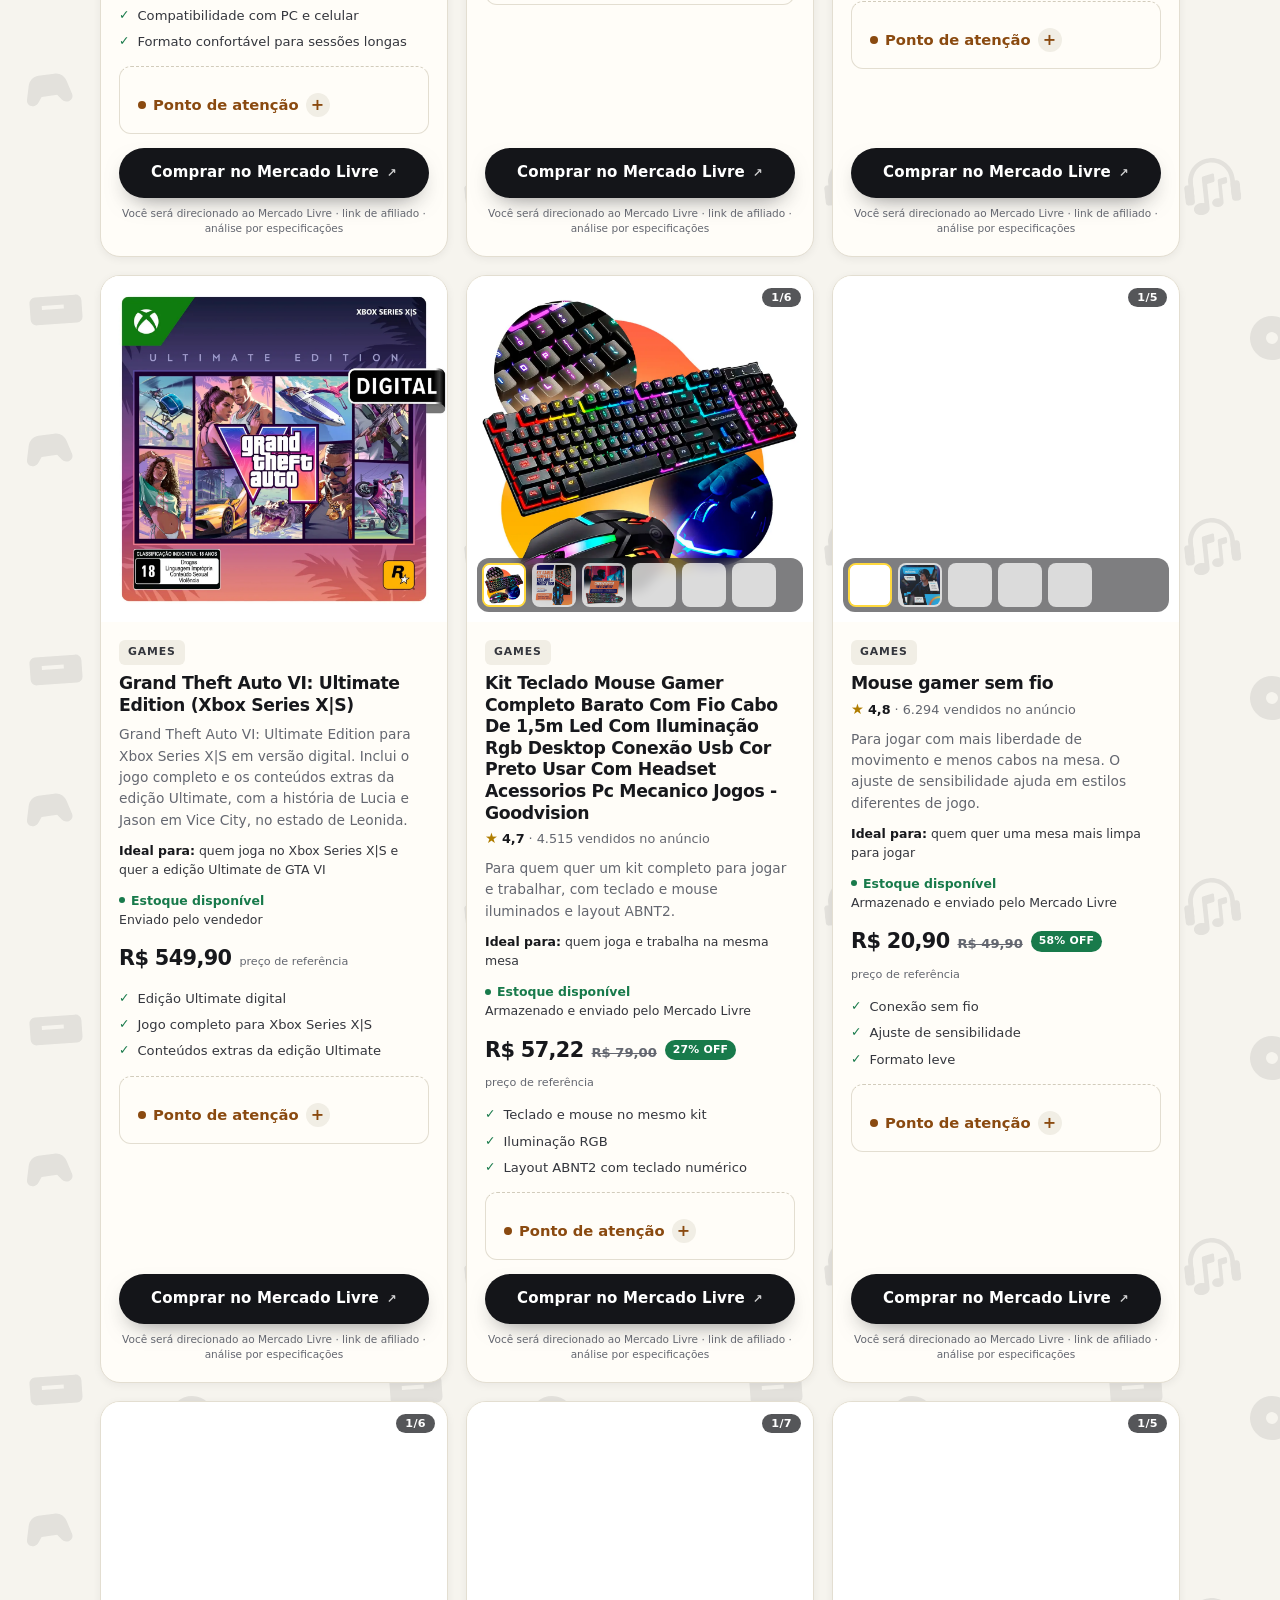
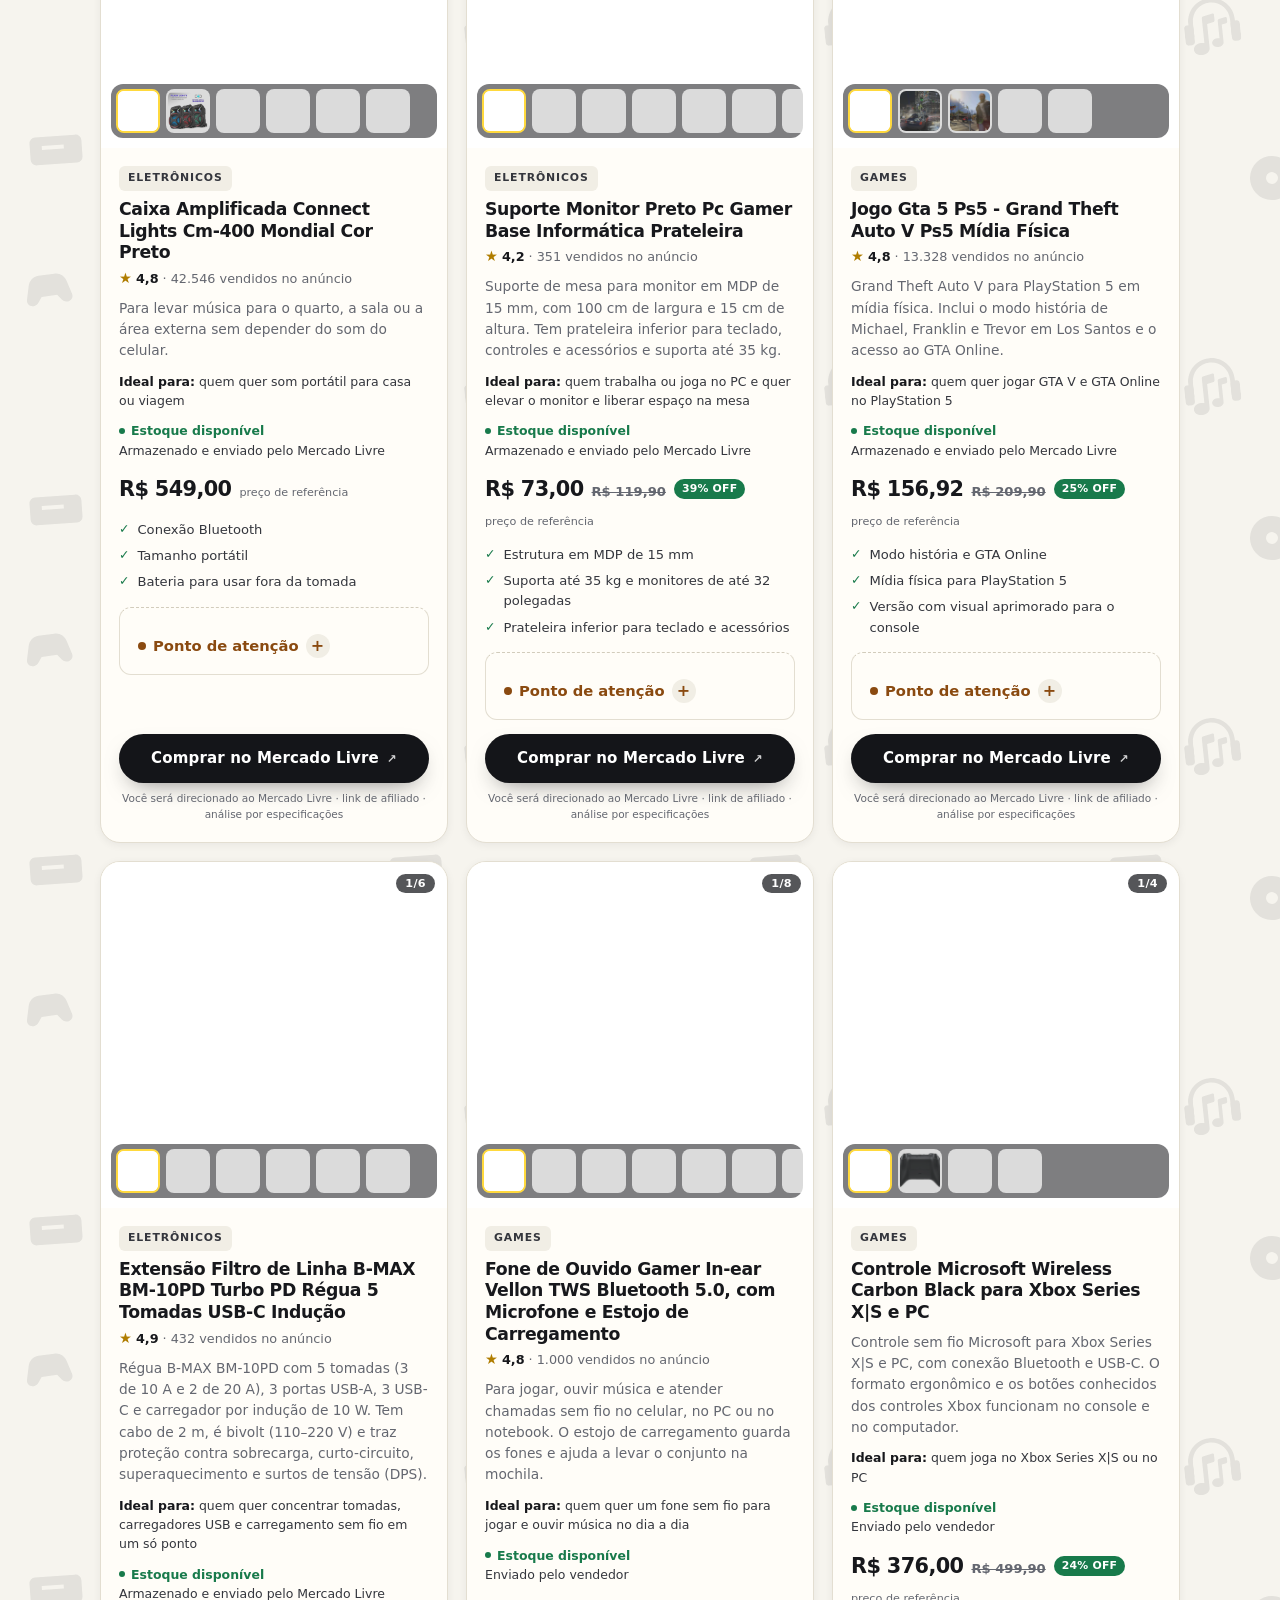
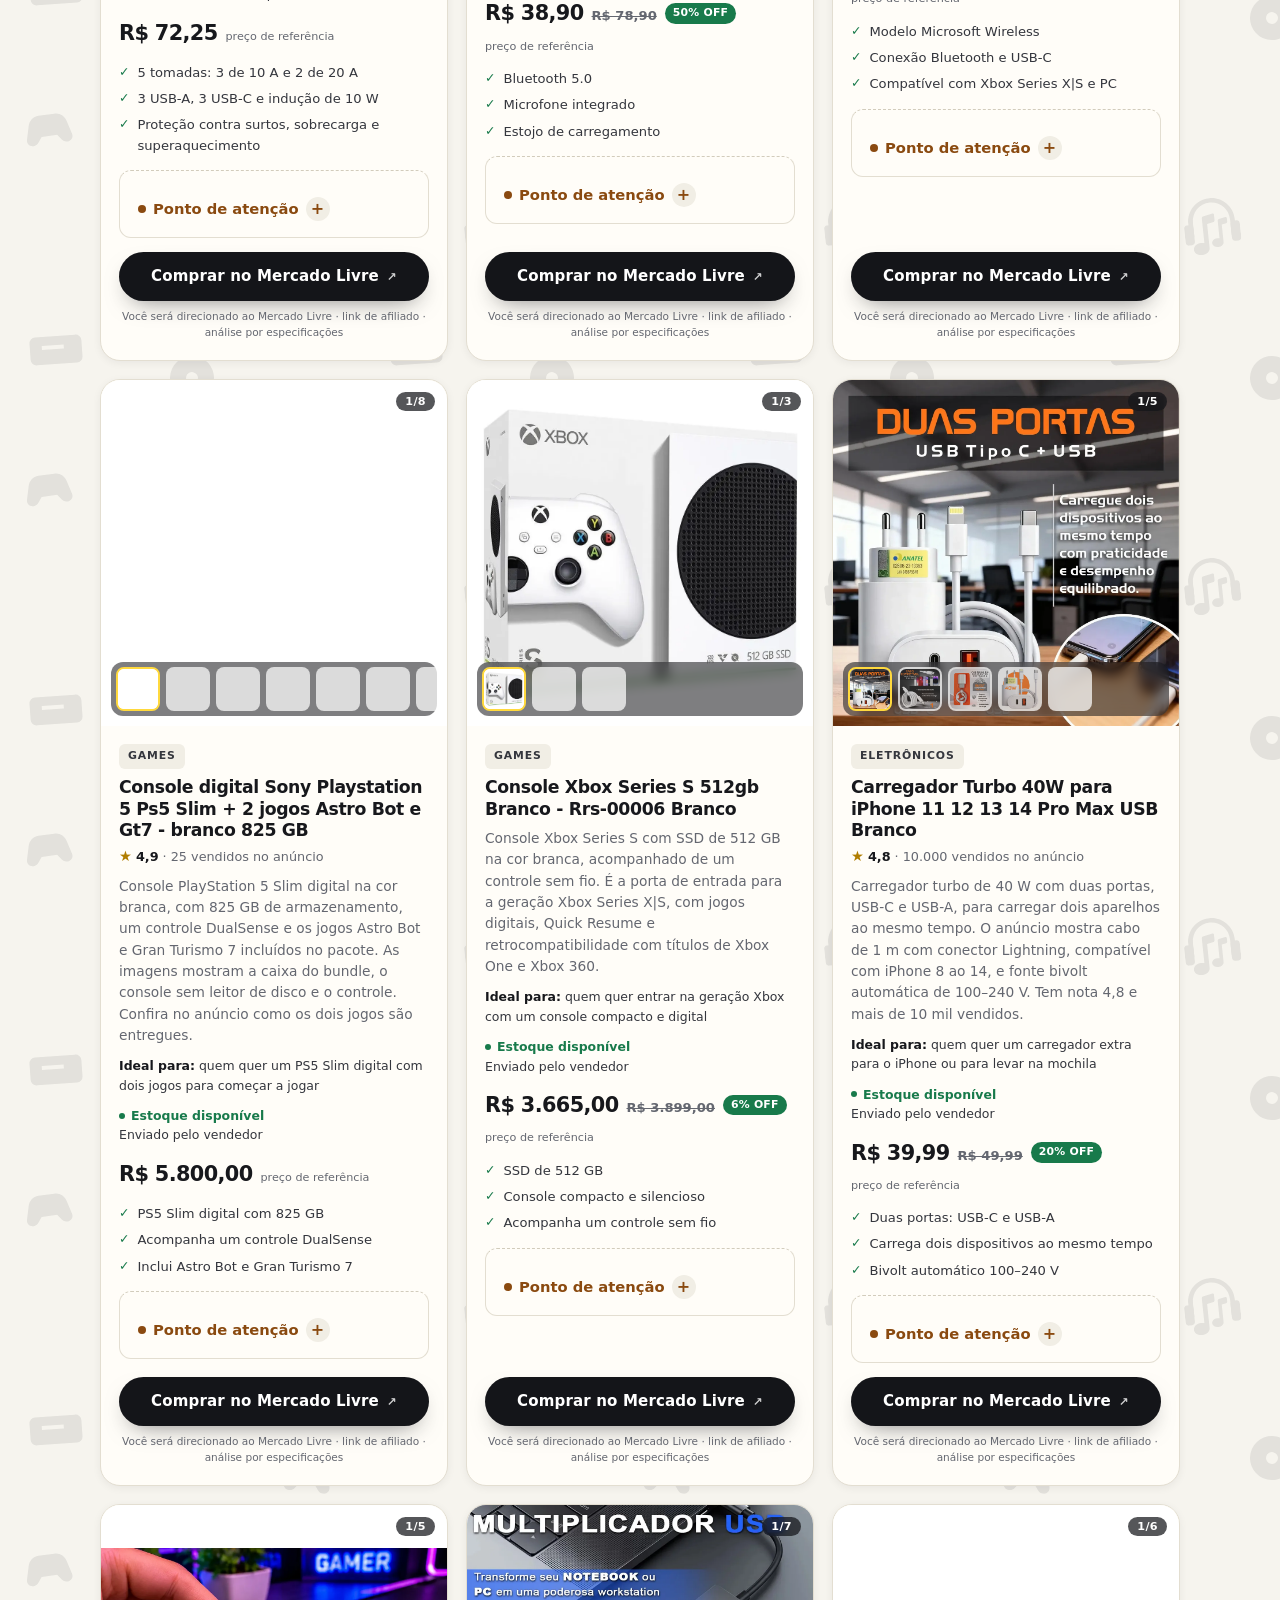
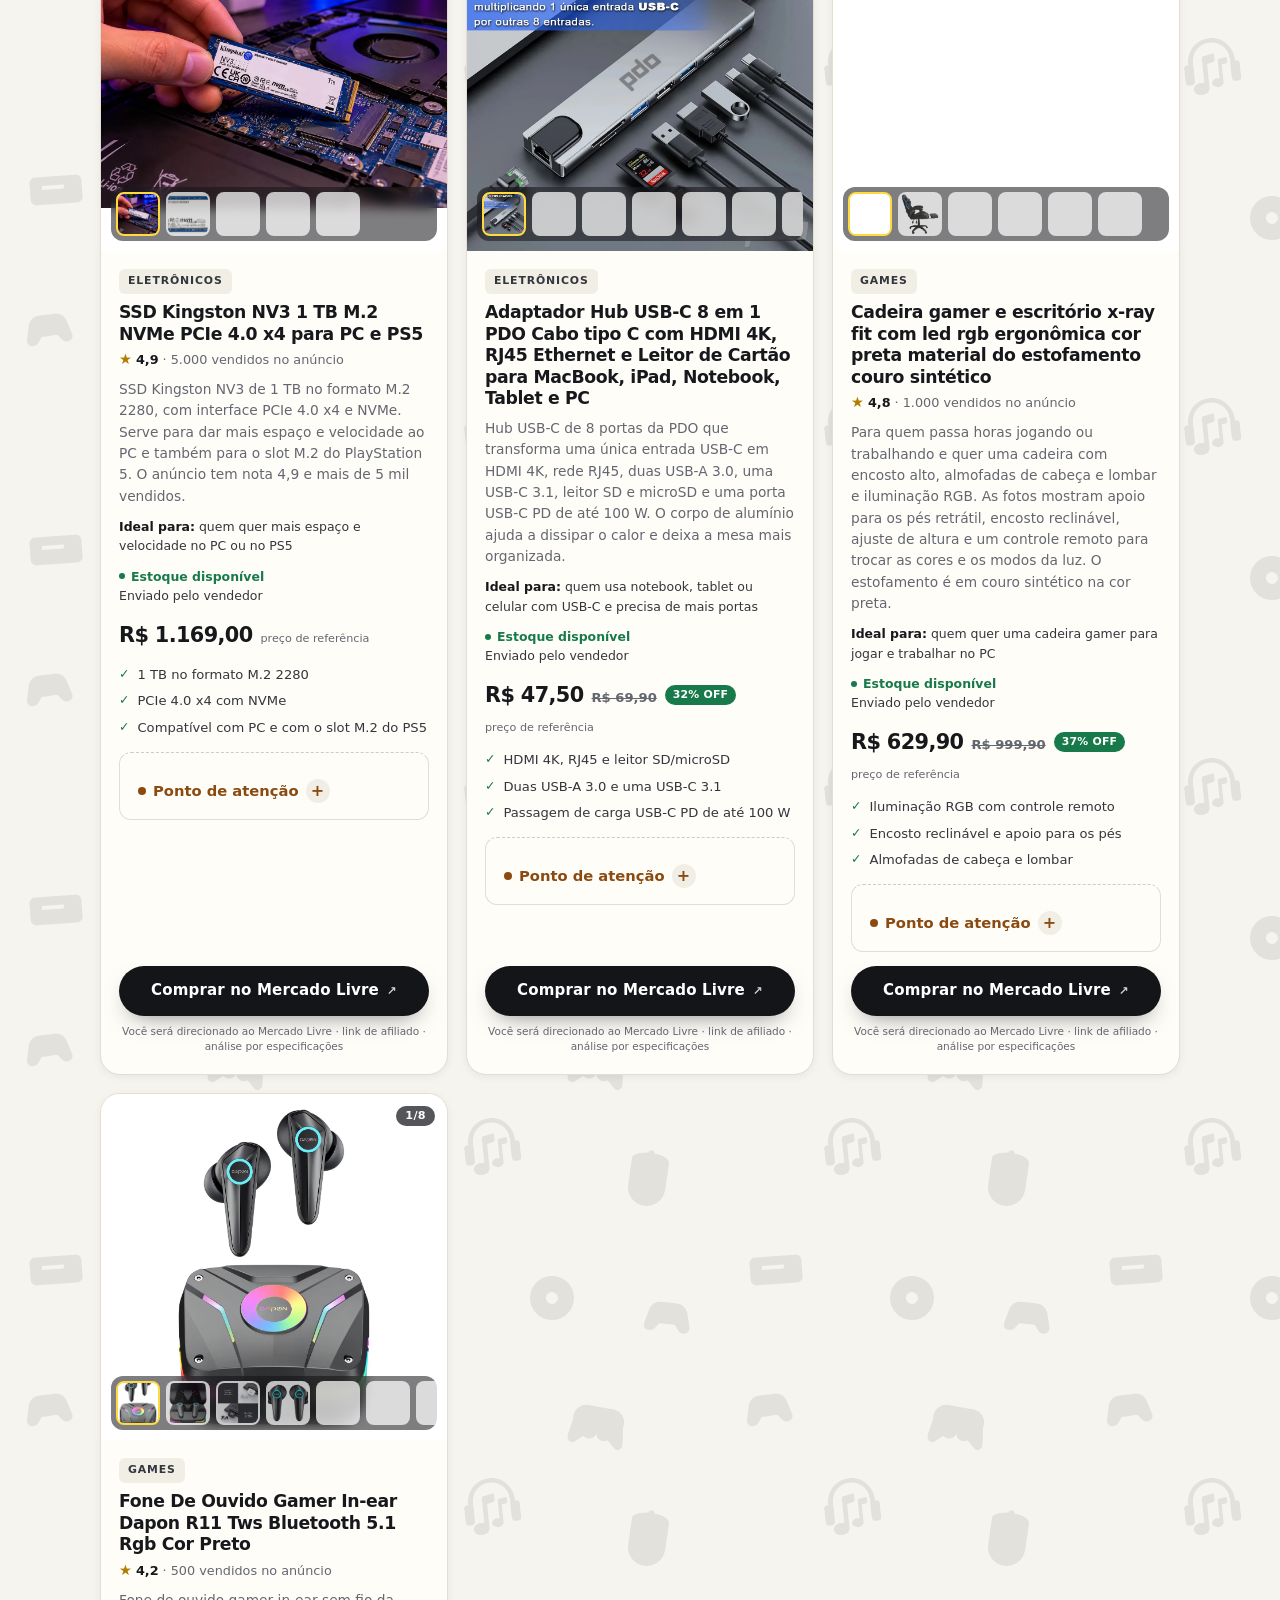
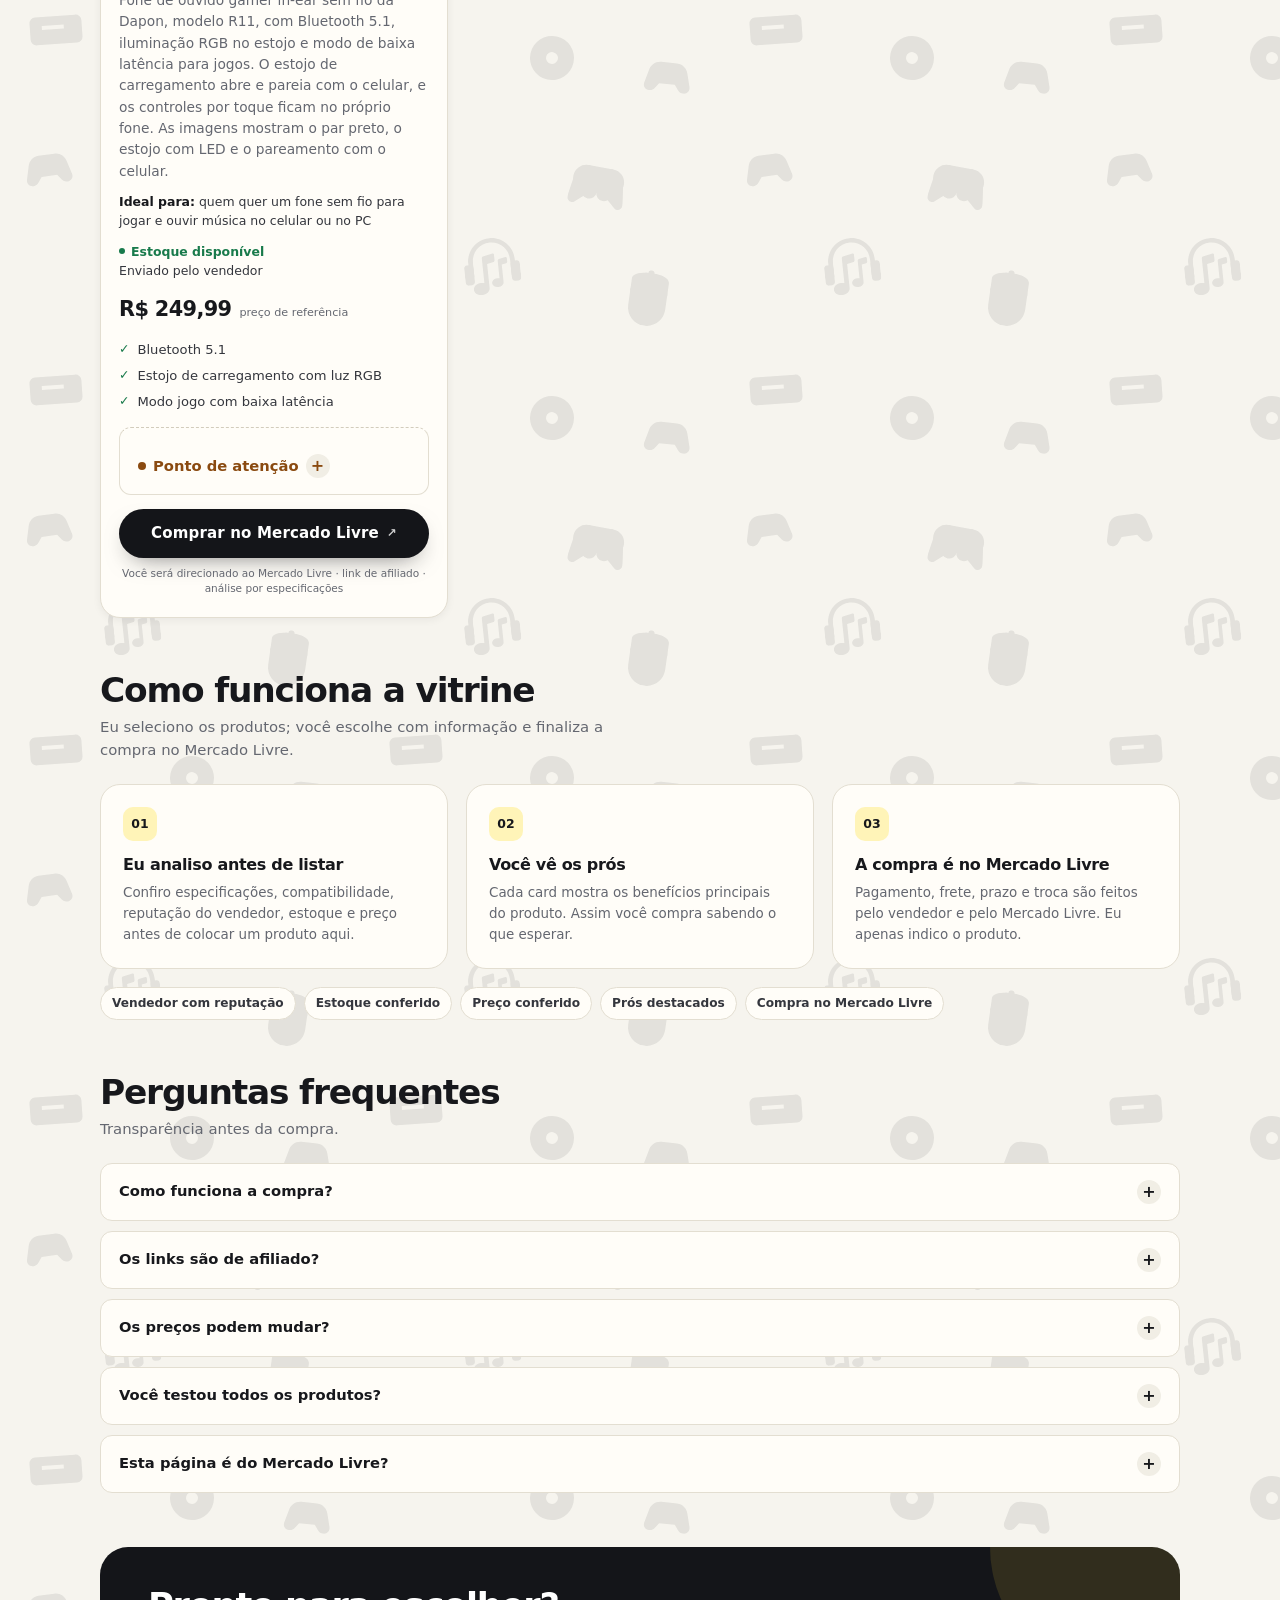
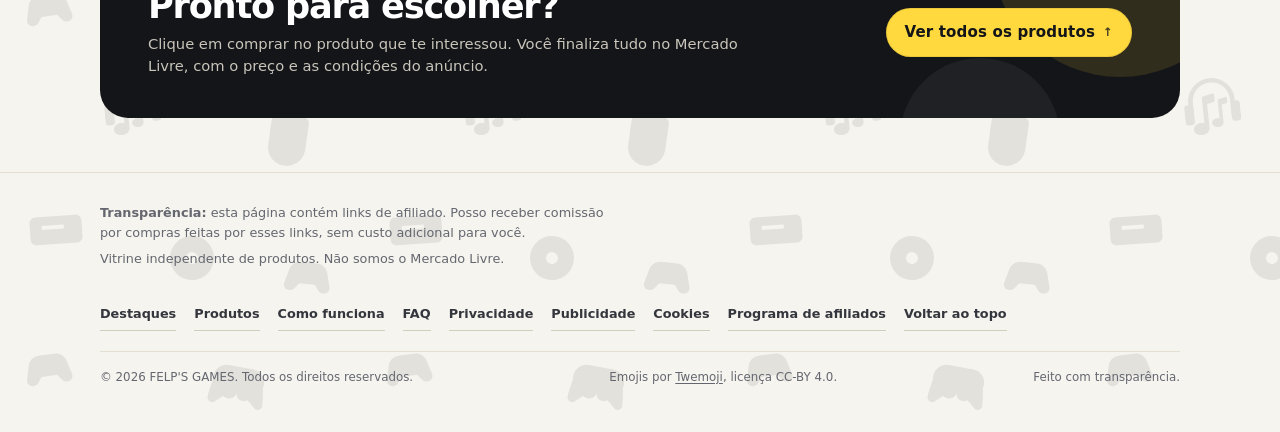
==== commit 0c7bd834: "Atualiza site FELP'S GAMES (2026-11-28 03:00 UTC)" ====
--- a/index.html
+++ b/index.html
@@ -88,7 +88,7 @@
   -->
 
   <script src="assets/produtos/manifest.js?v=2f0dcd84b9" defer></script>
-  <script src="app.js?v=277162998c" defer></script>
+  <script src="app.js?v=5c74e999a4" defer></script>
   <script src="ads.js?v=f6e2549222" defer></script>
 </head>
 
@@ -207,7 +207,7 @@
           </div>
           <span class="pill-note">
             <span class="dot" aria-hidden="true"></span>
-            Atualizado em <time id="updatedDate" datetime="2026-11-27">27/11/2026</time>
+            Atualizado em <time id="updatedDate" datetime="2026-11-28">28/11/2026</time>
           </span>
         </div>
 
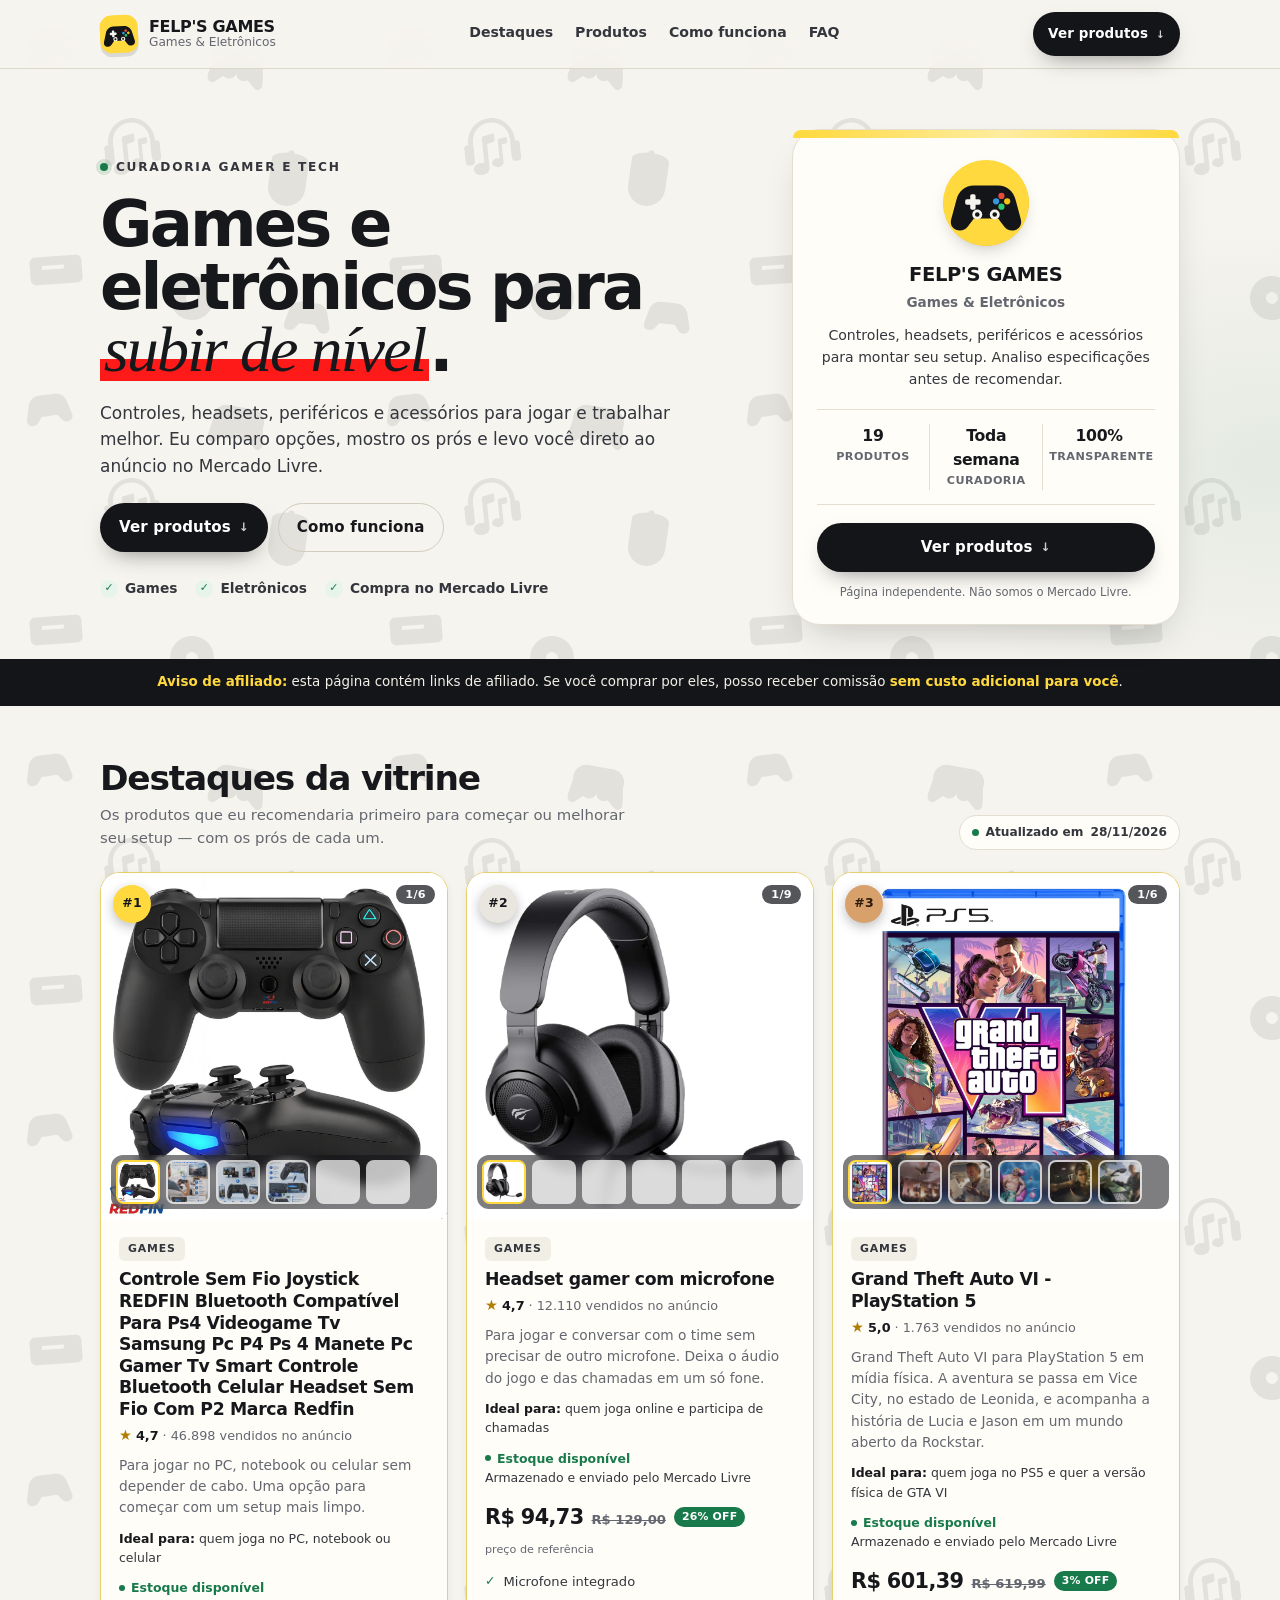
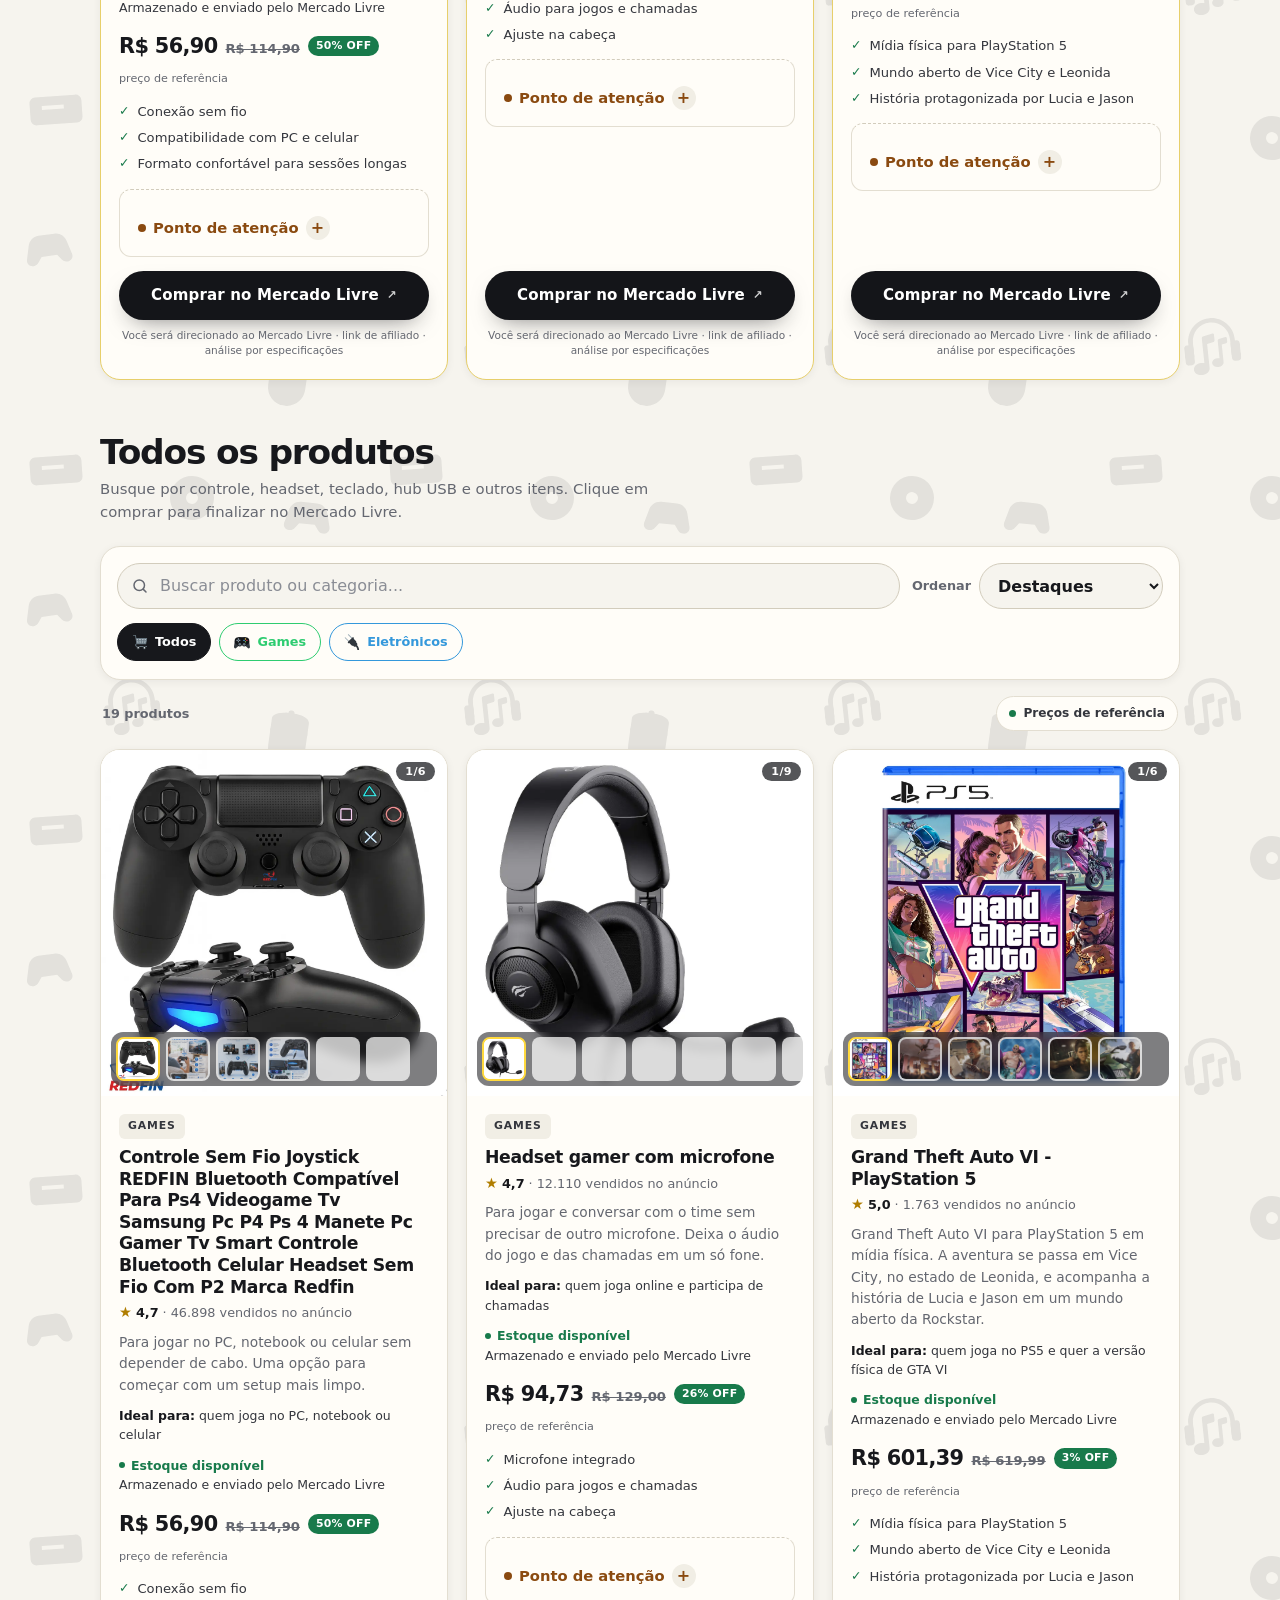
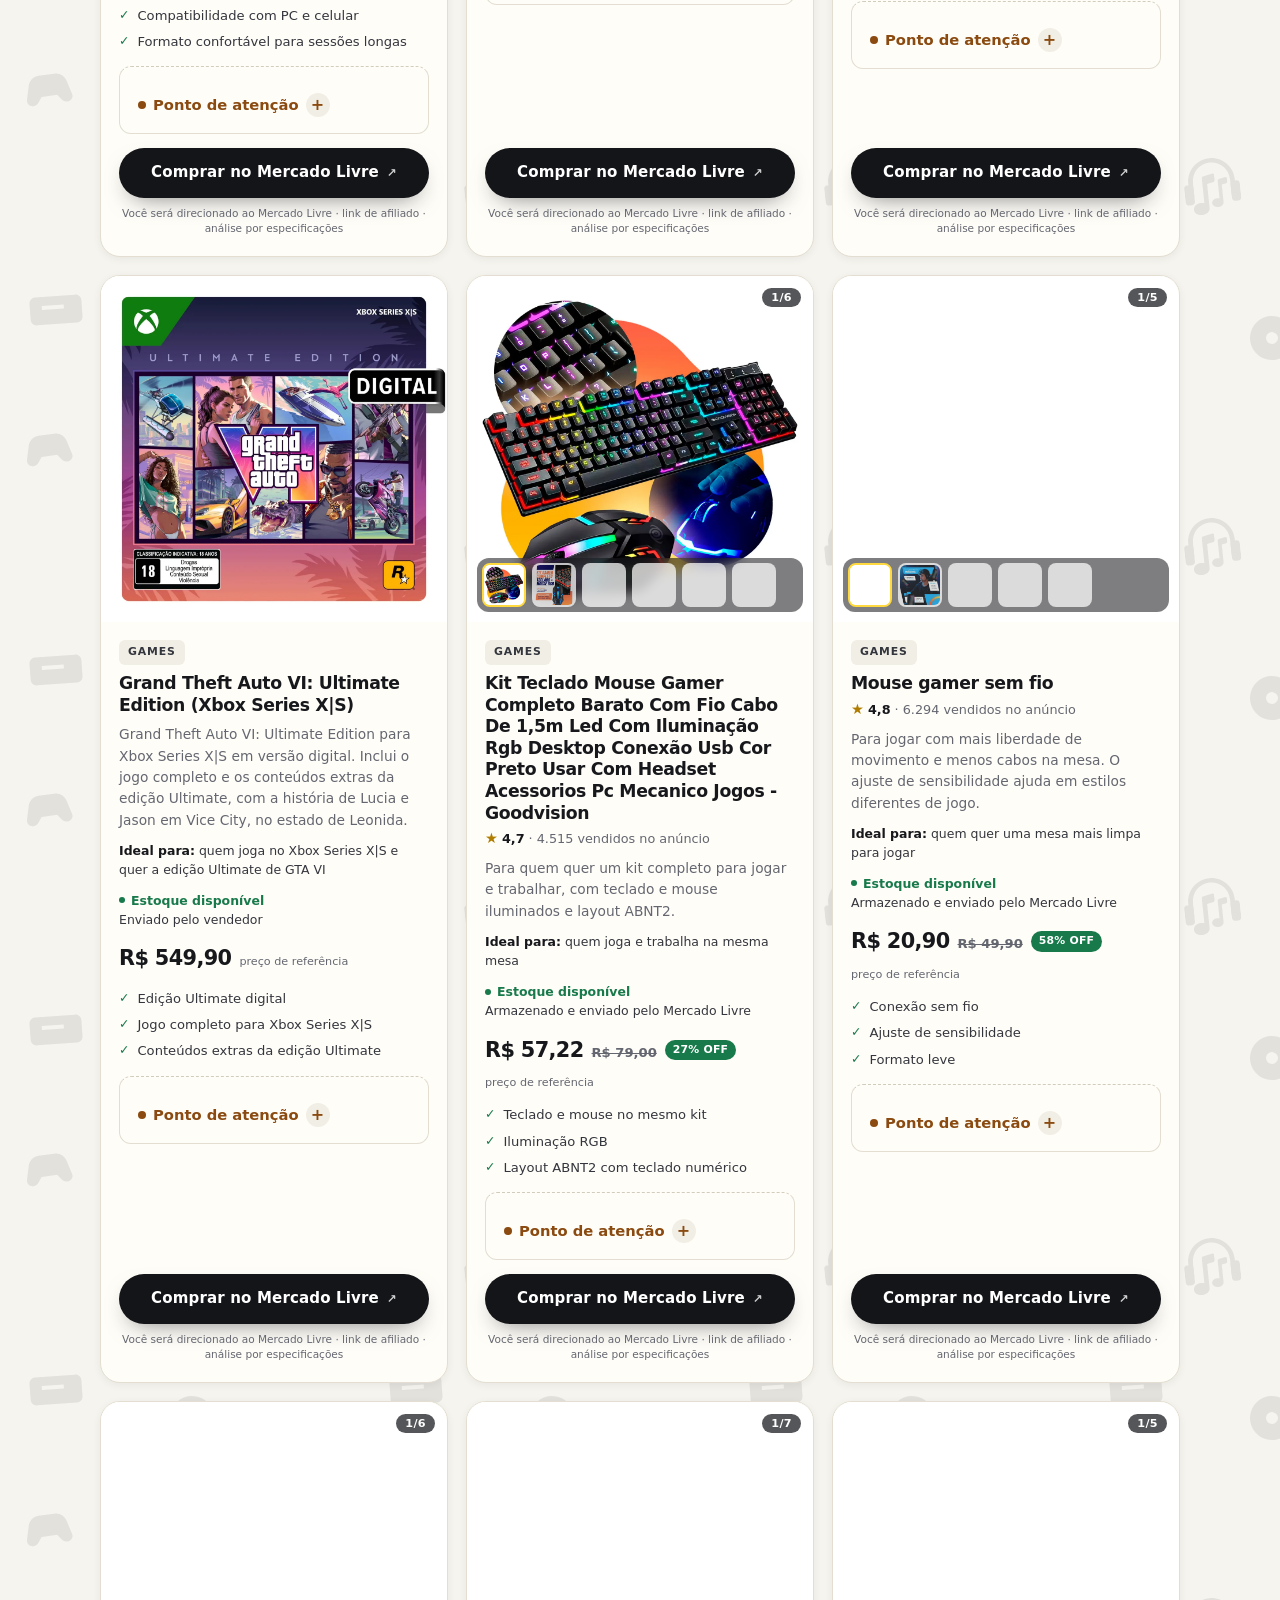
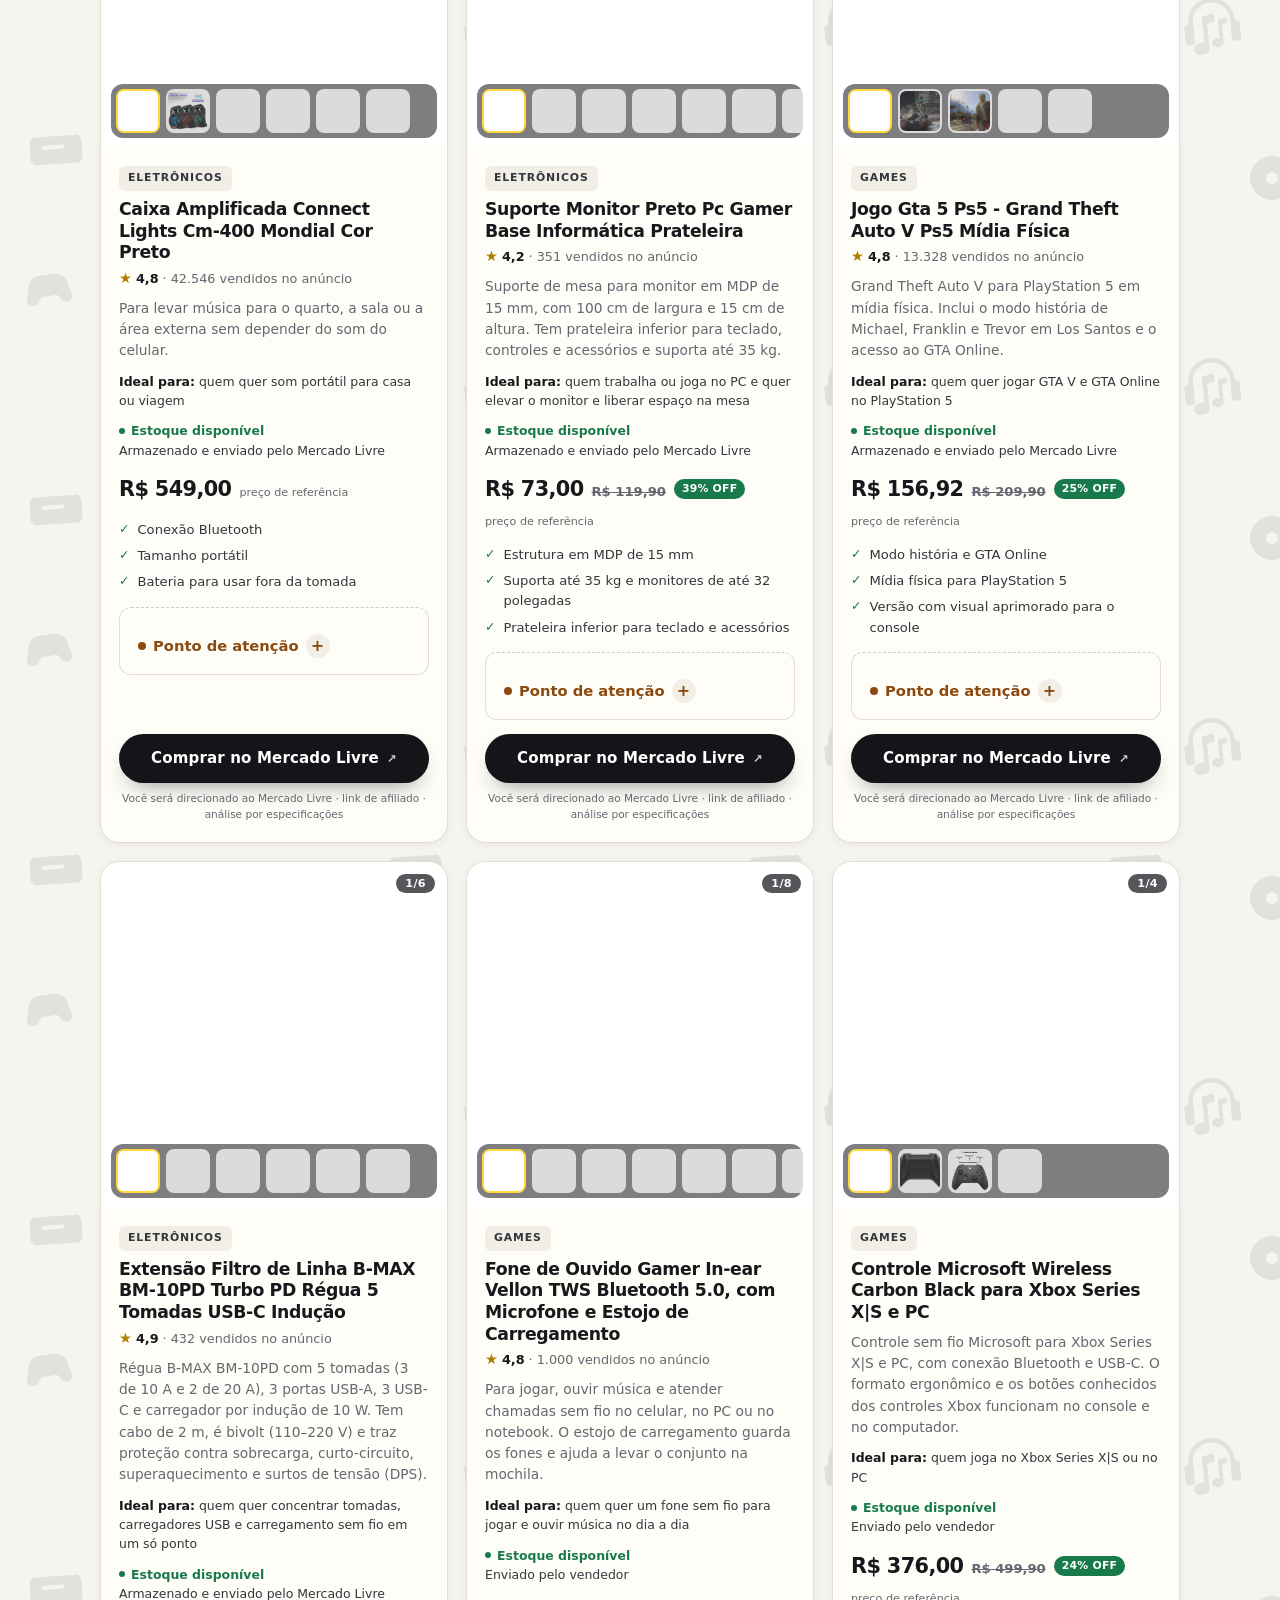
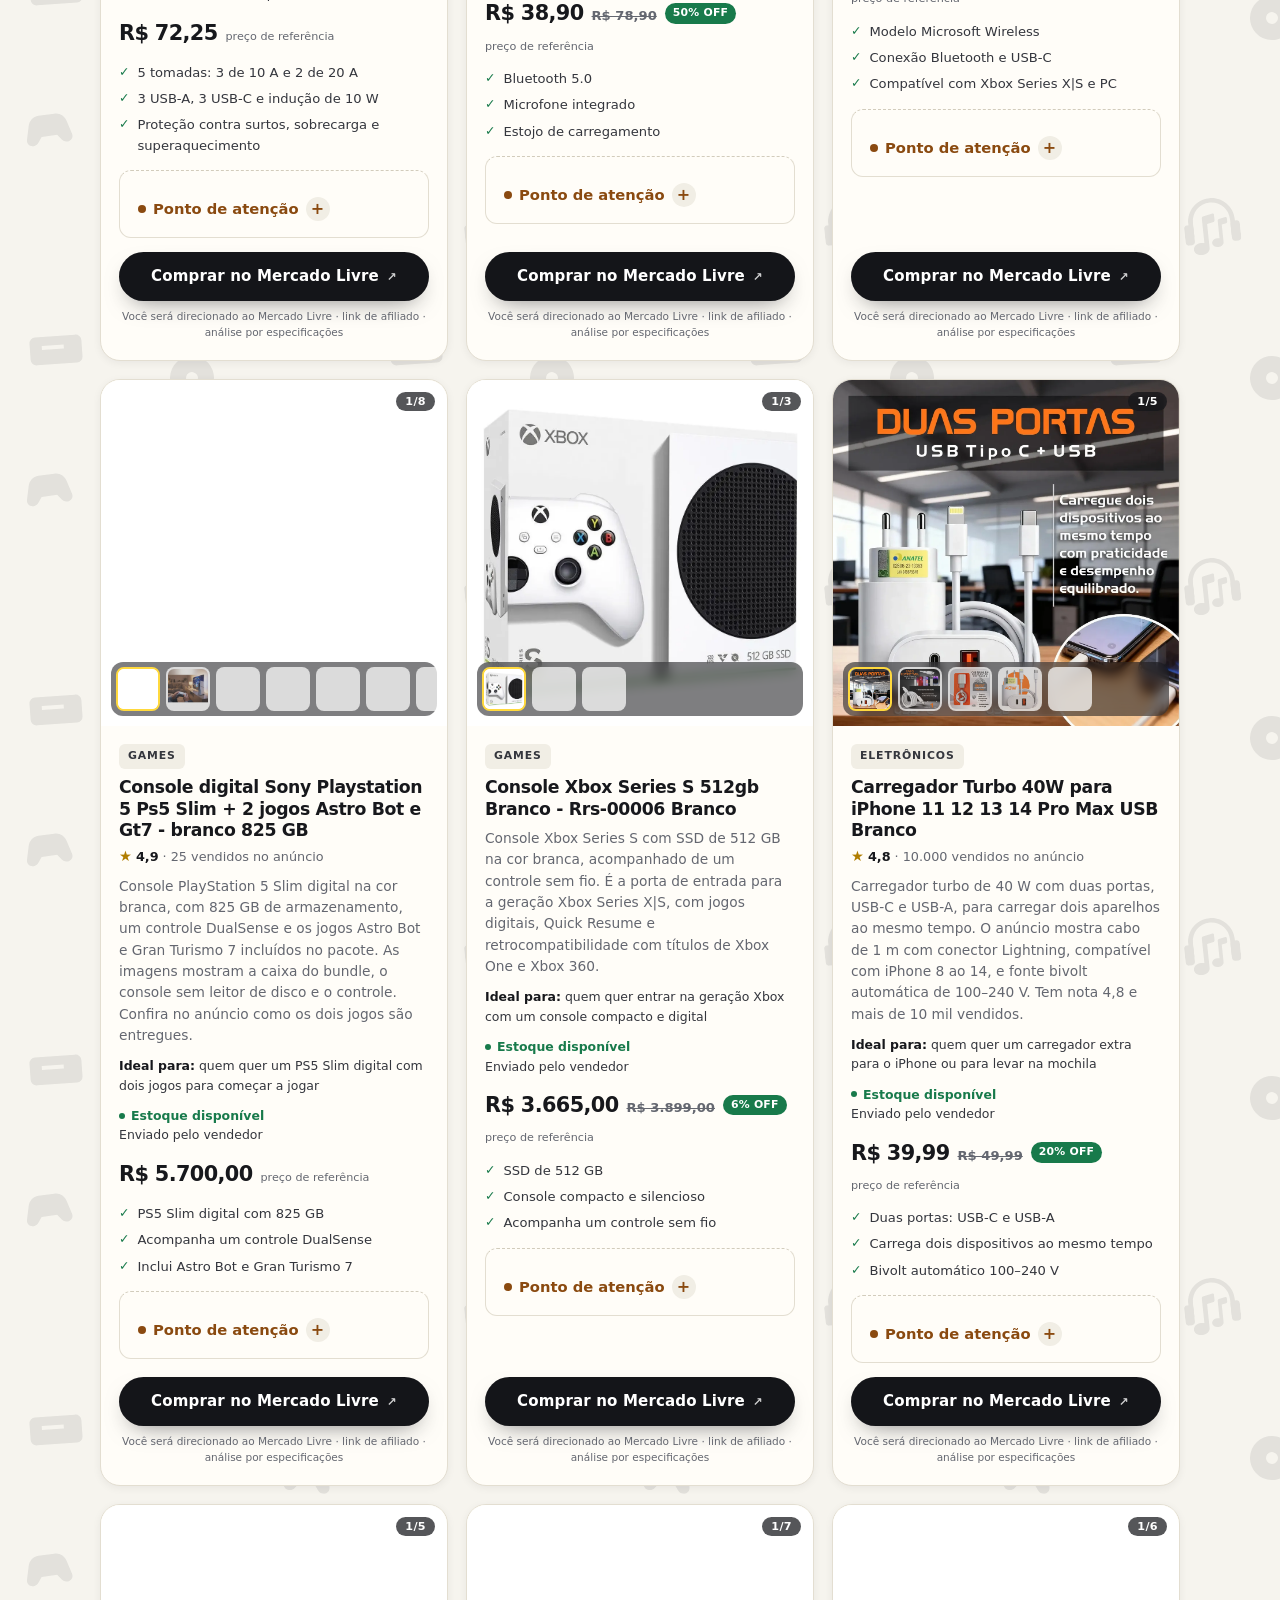
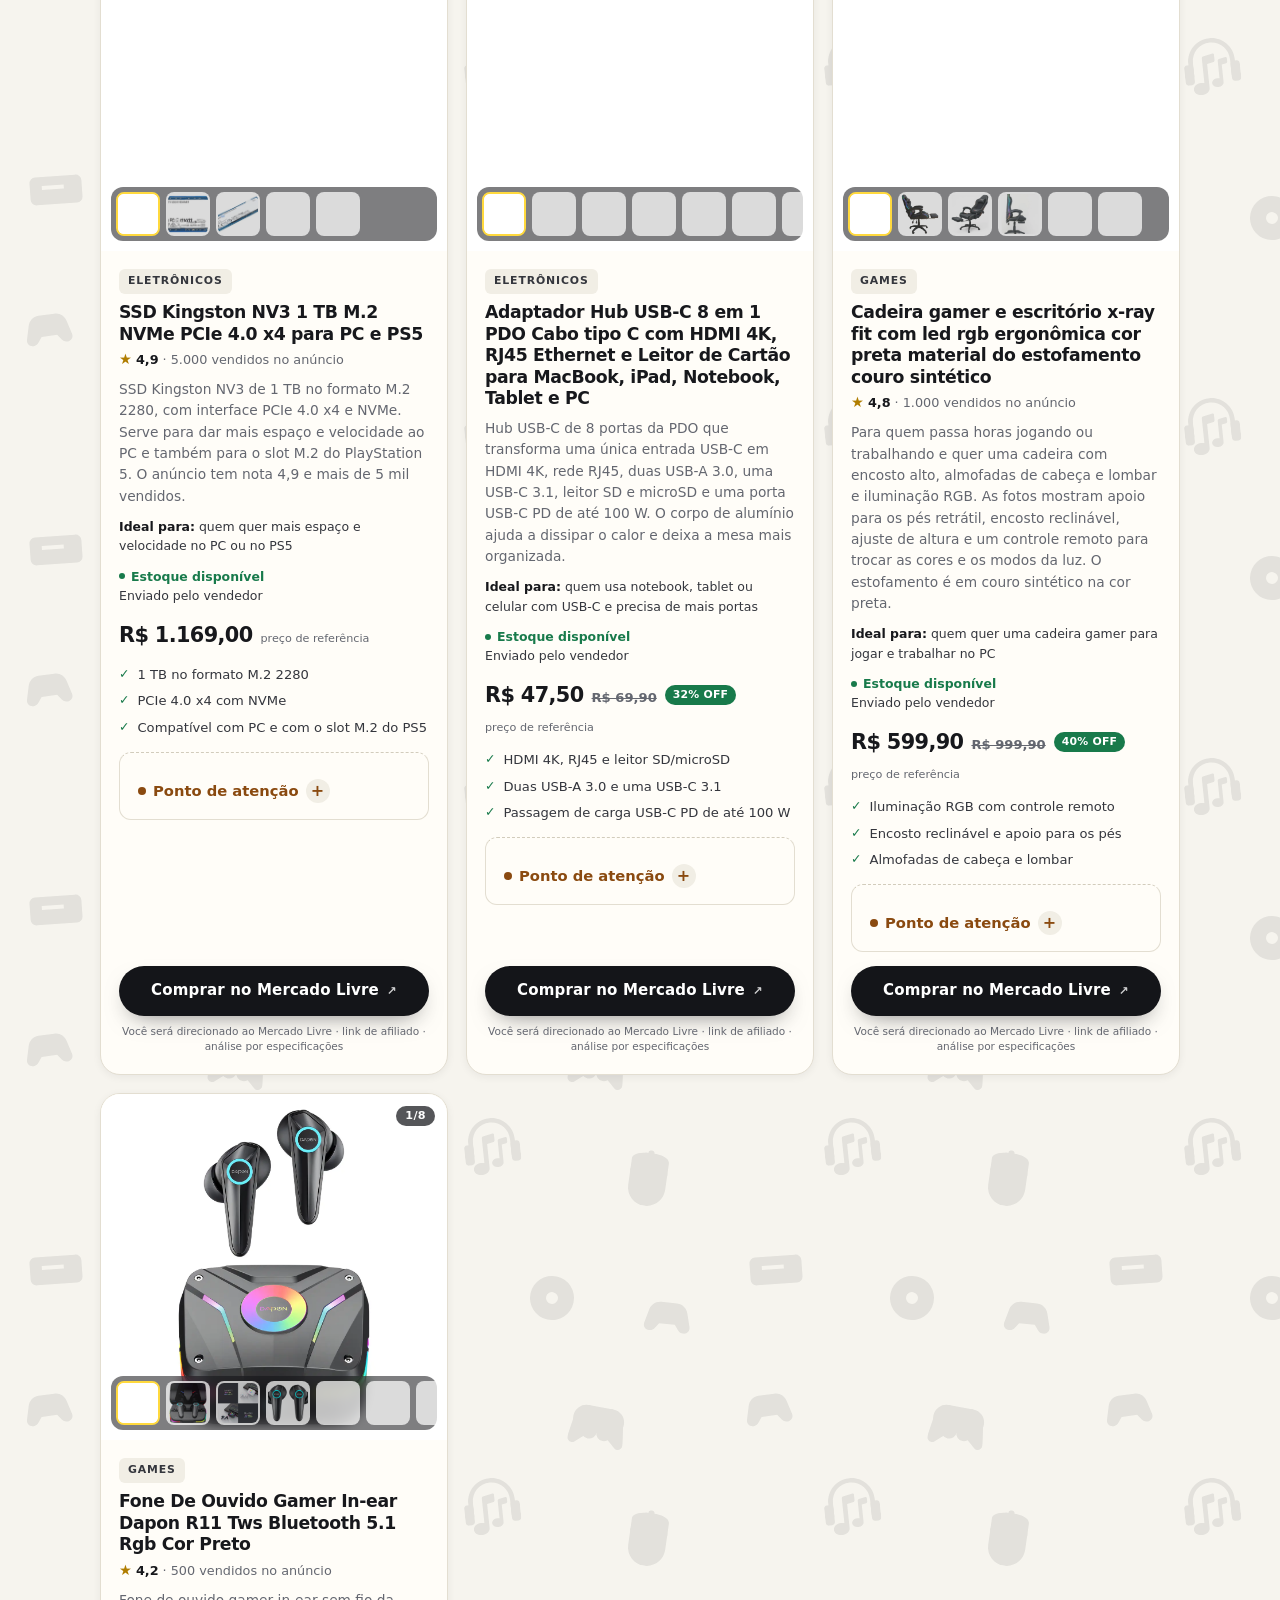
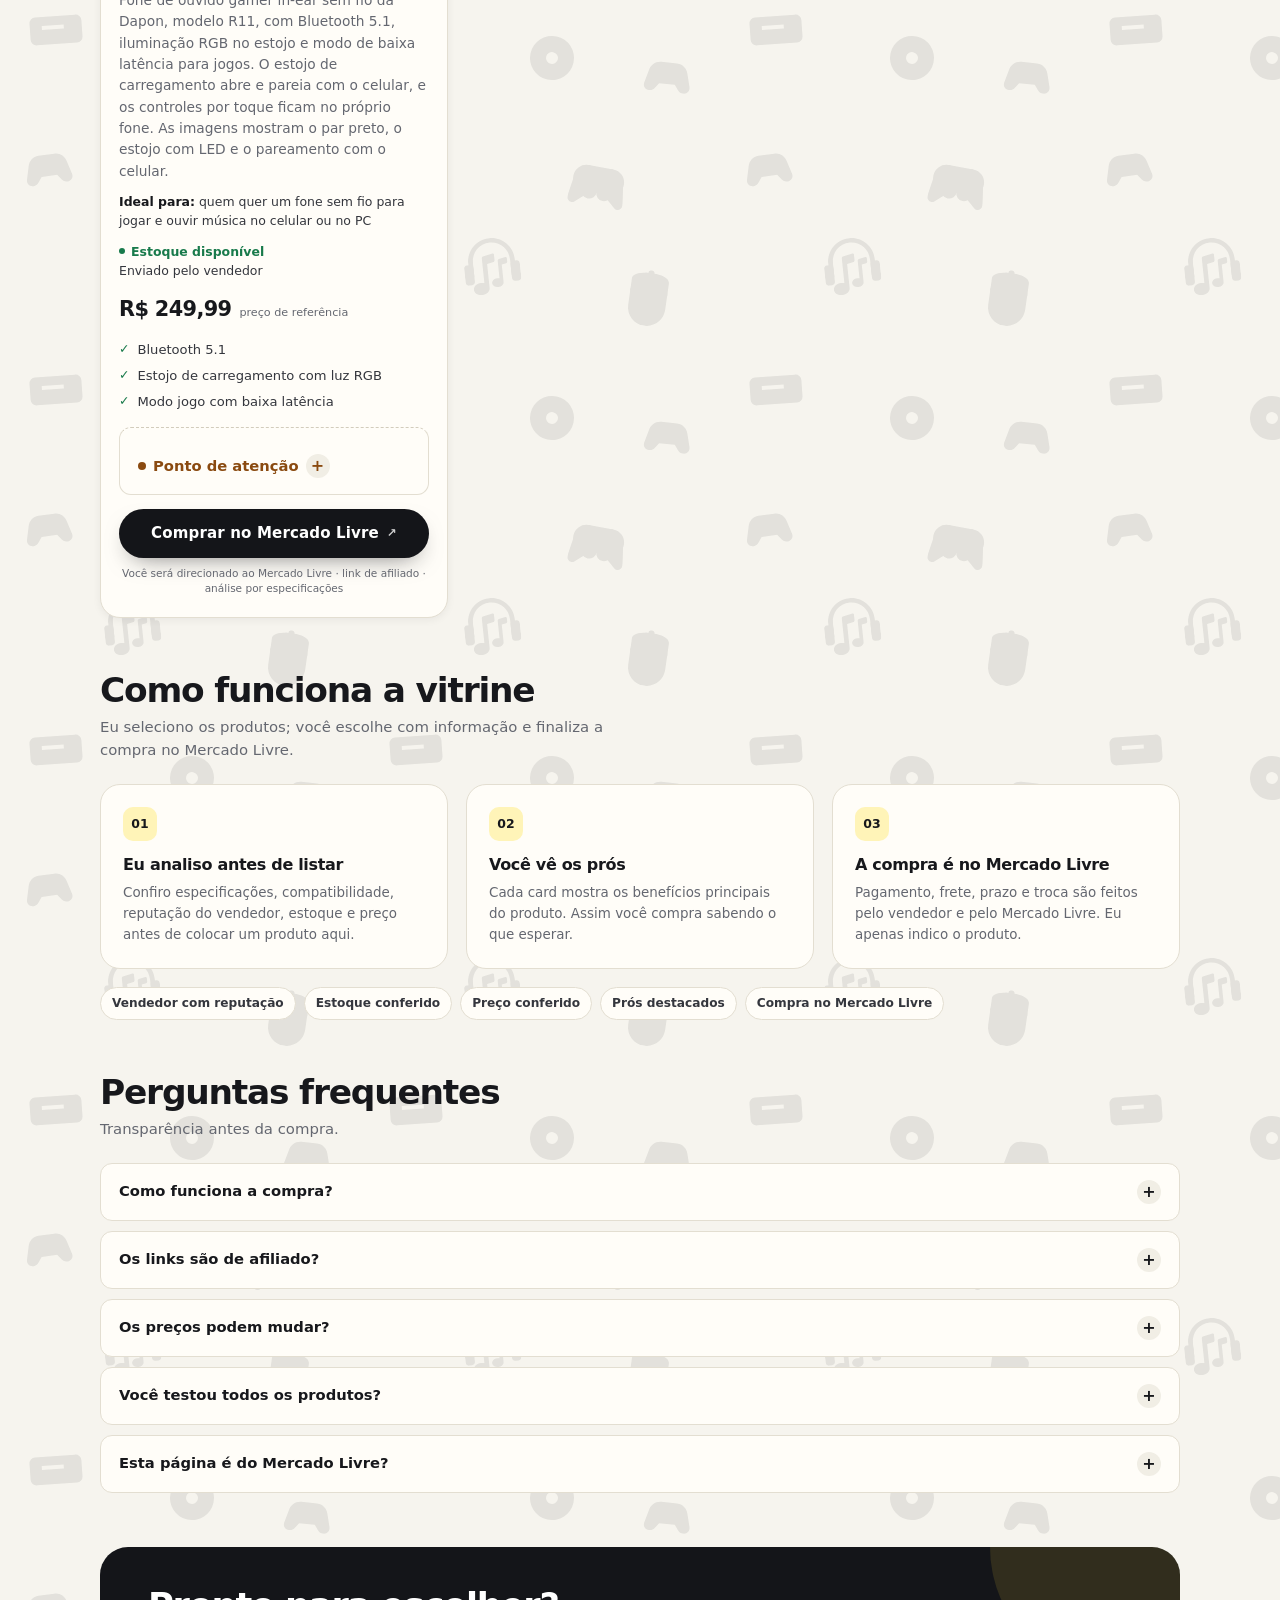
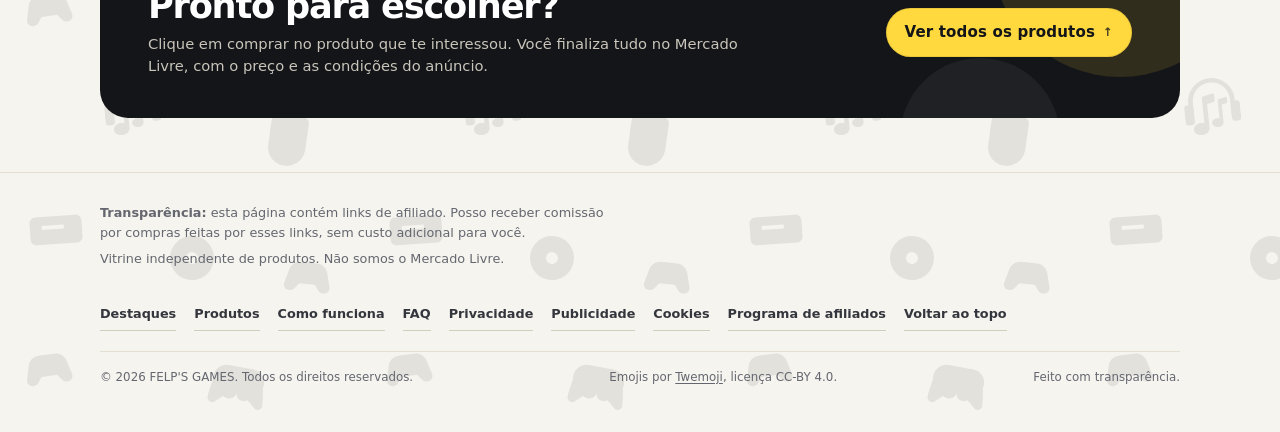
==== commit 57d38ee7: "Atualiza site FELP'S GAMES (2026-11-28 09:00 UTC)" ====
--- a/index.html
+++ b/index.html
@@ -88,7 +88,7 @@
   -->
 
   <script src="assets/produtos/manifest.js?v=2f0dcd84b9" defer></script>
-  <script src="app.js?v=5c74e999a4" defer></script>
+  <script src="app.js?v=5813ef1d92" defer></script>
   <script src="ads.js?v=f6e2549222" defer></script>
 </head>
 
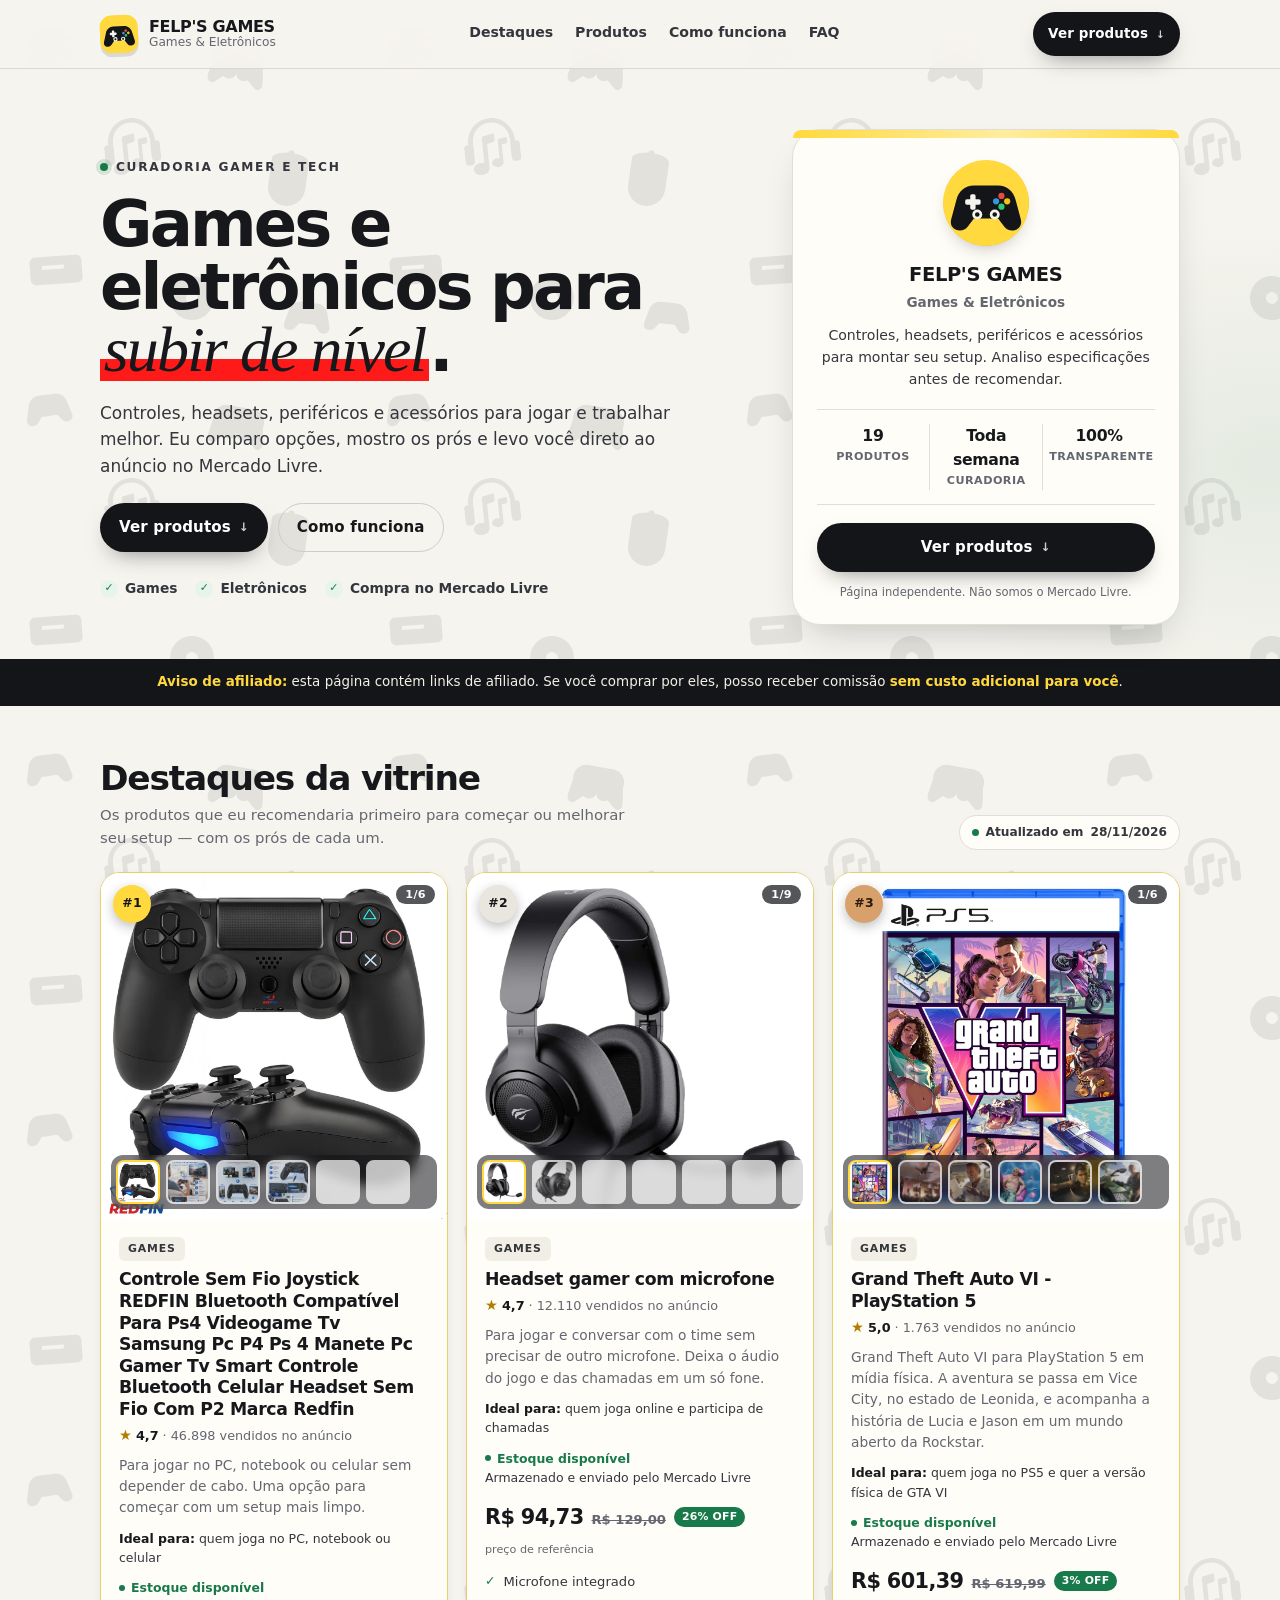
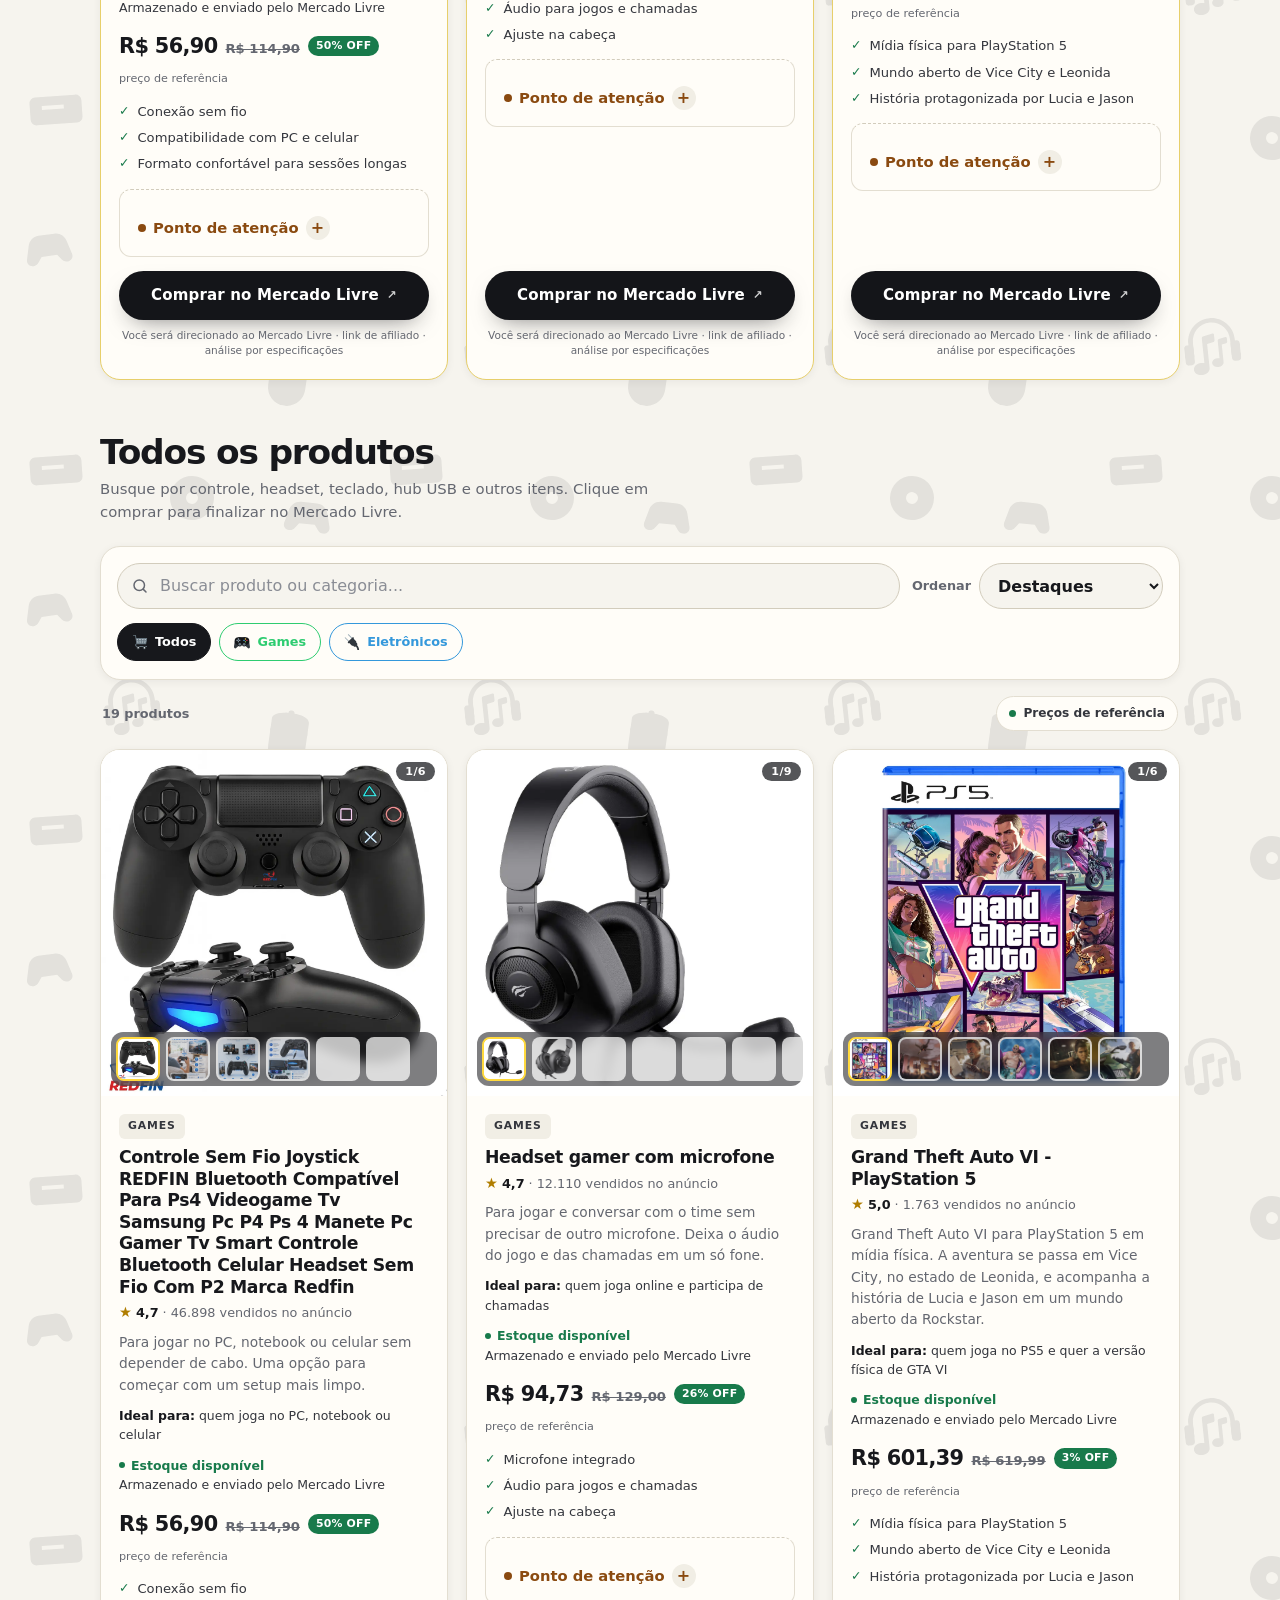
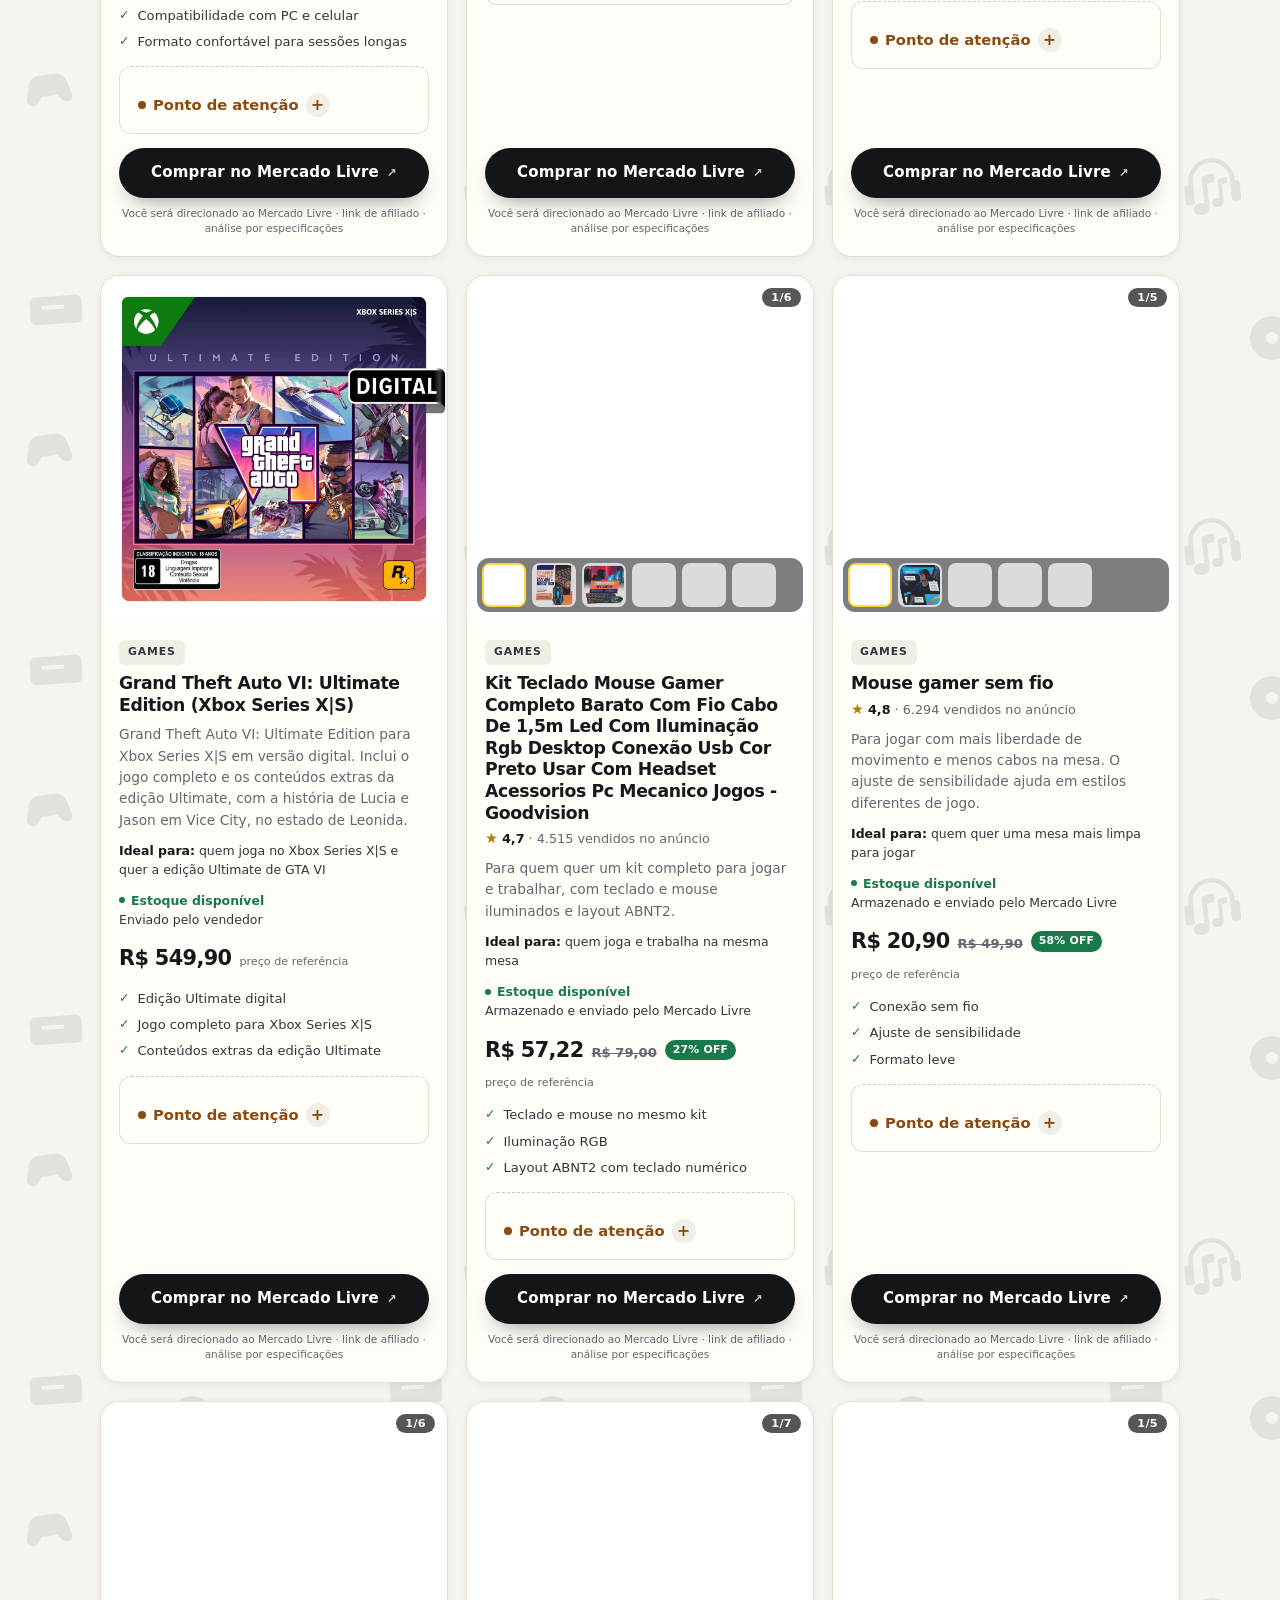
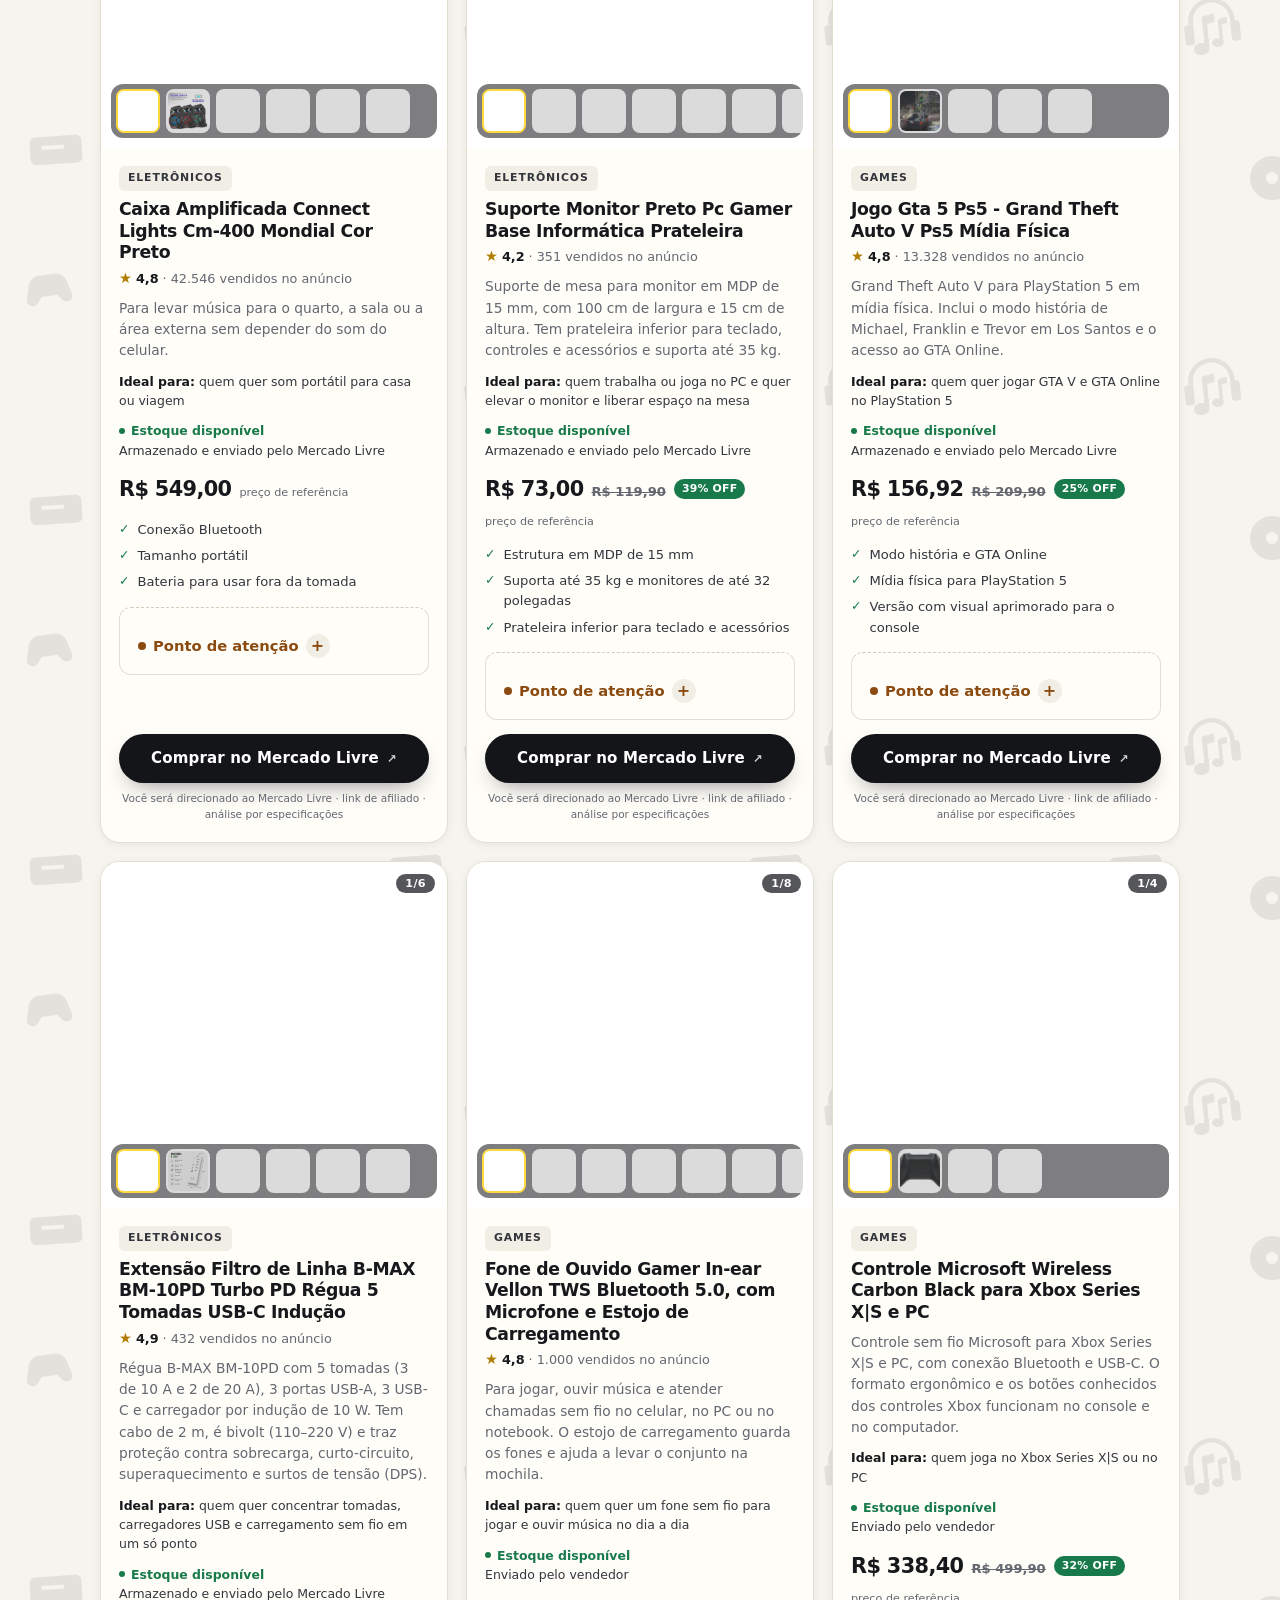
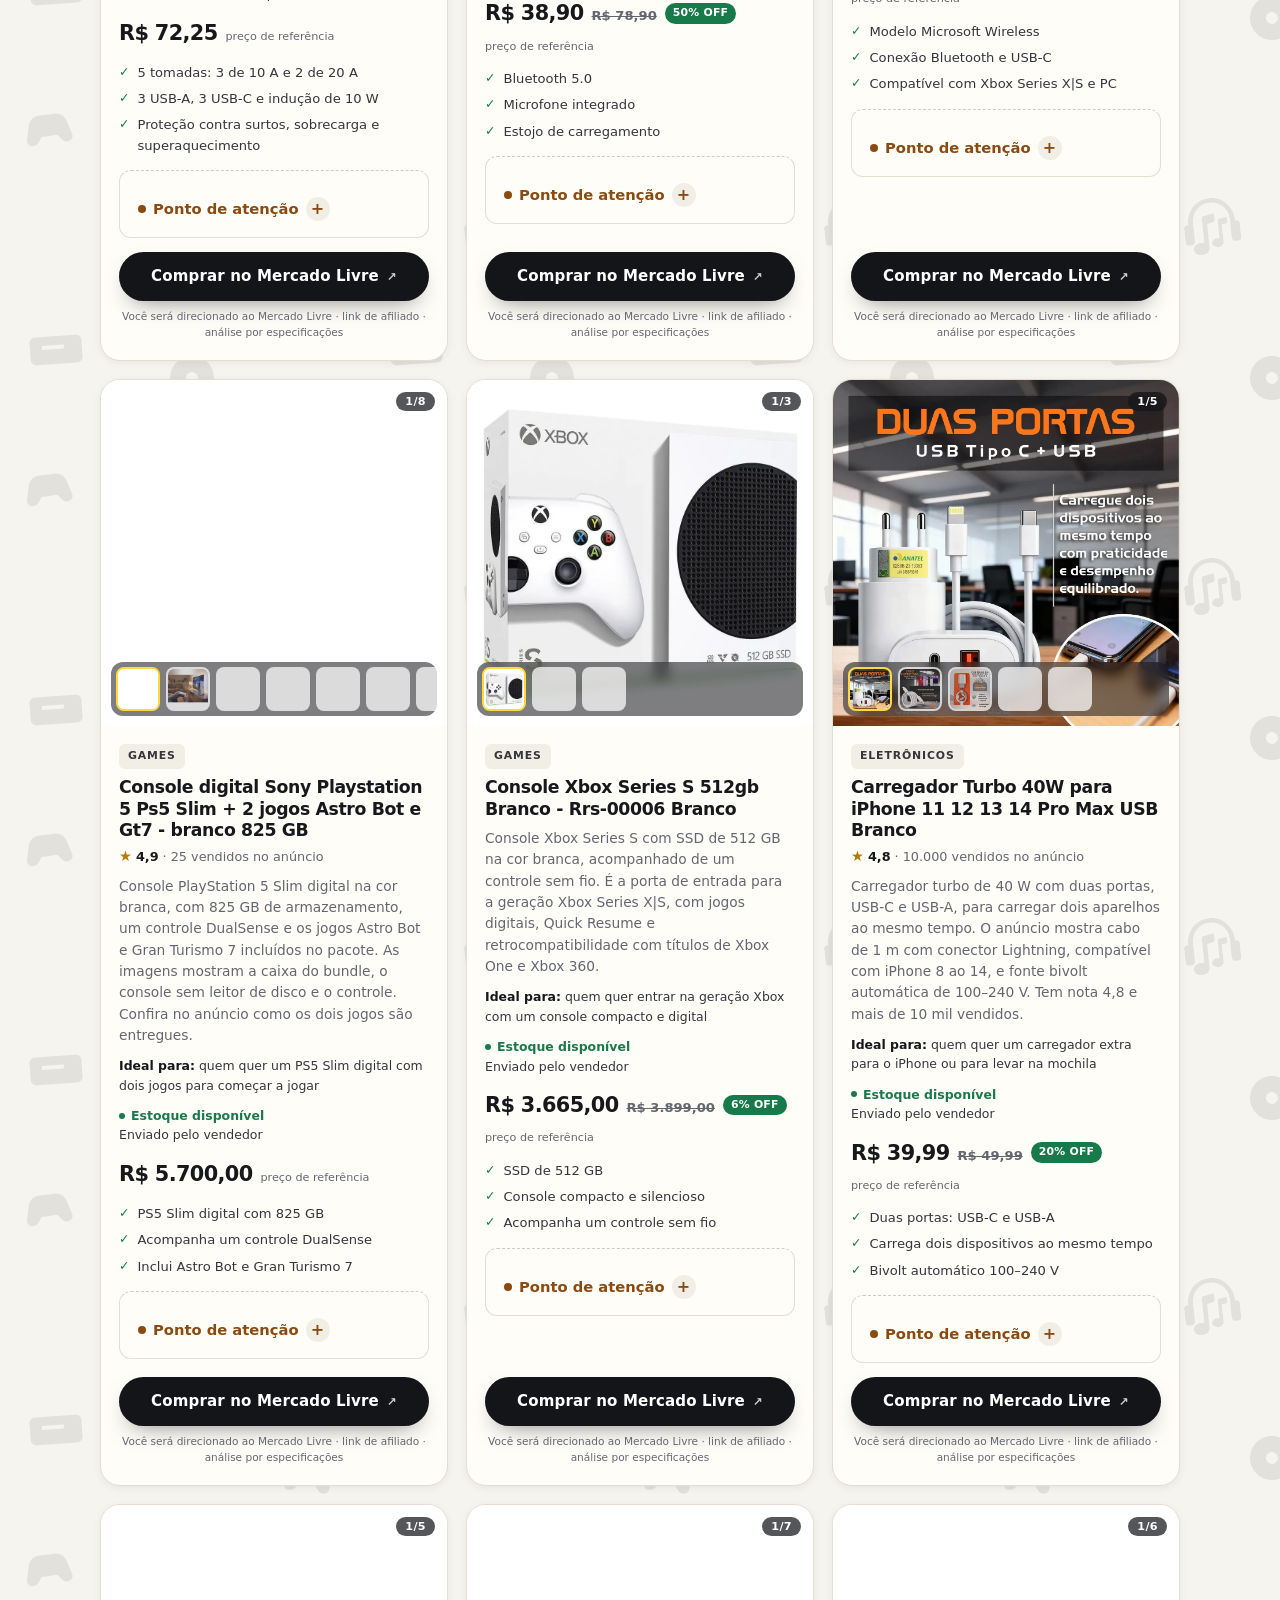
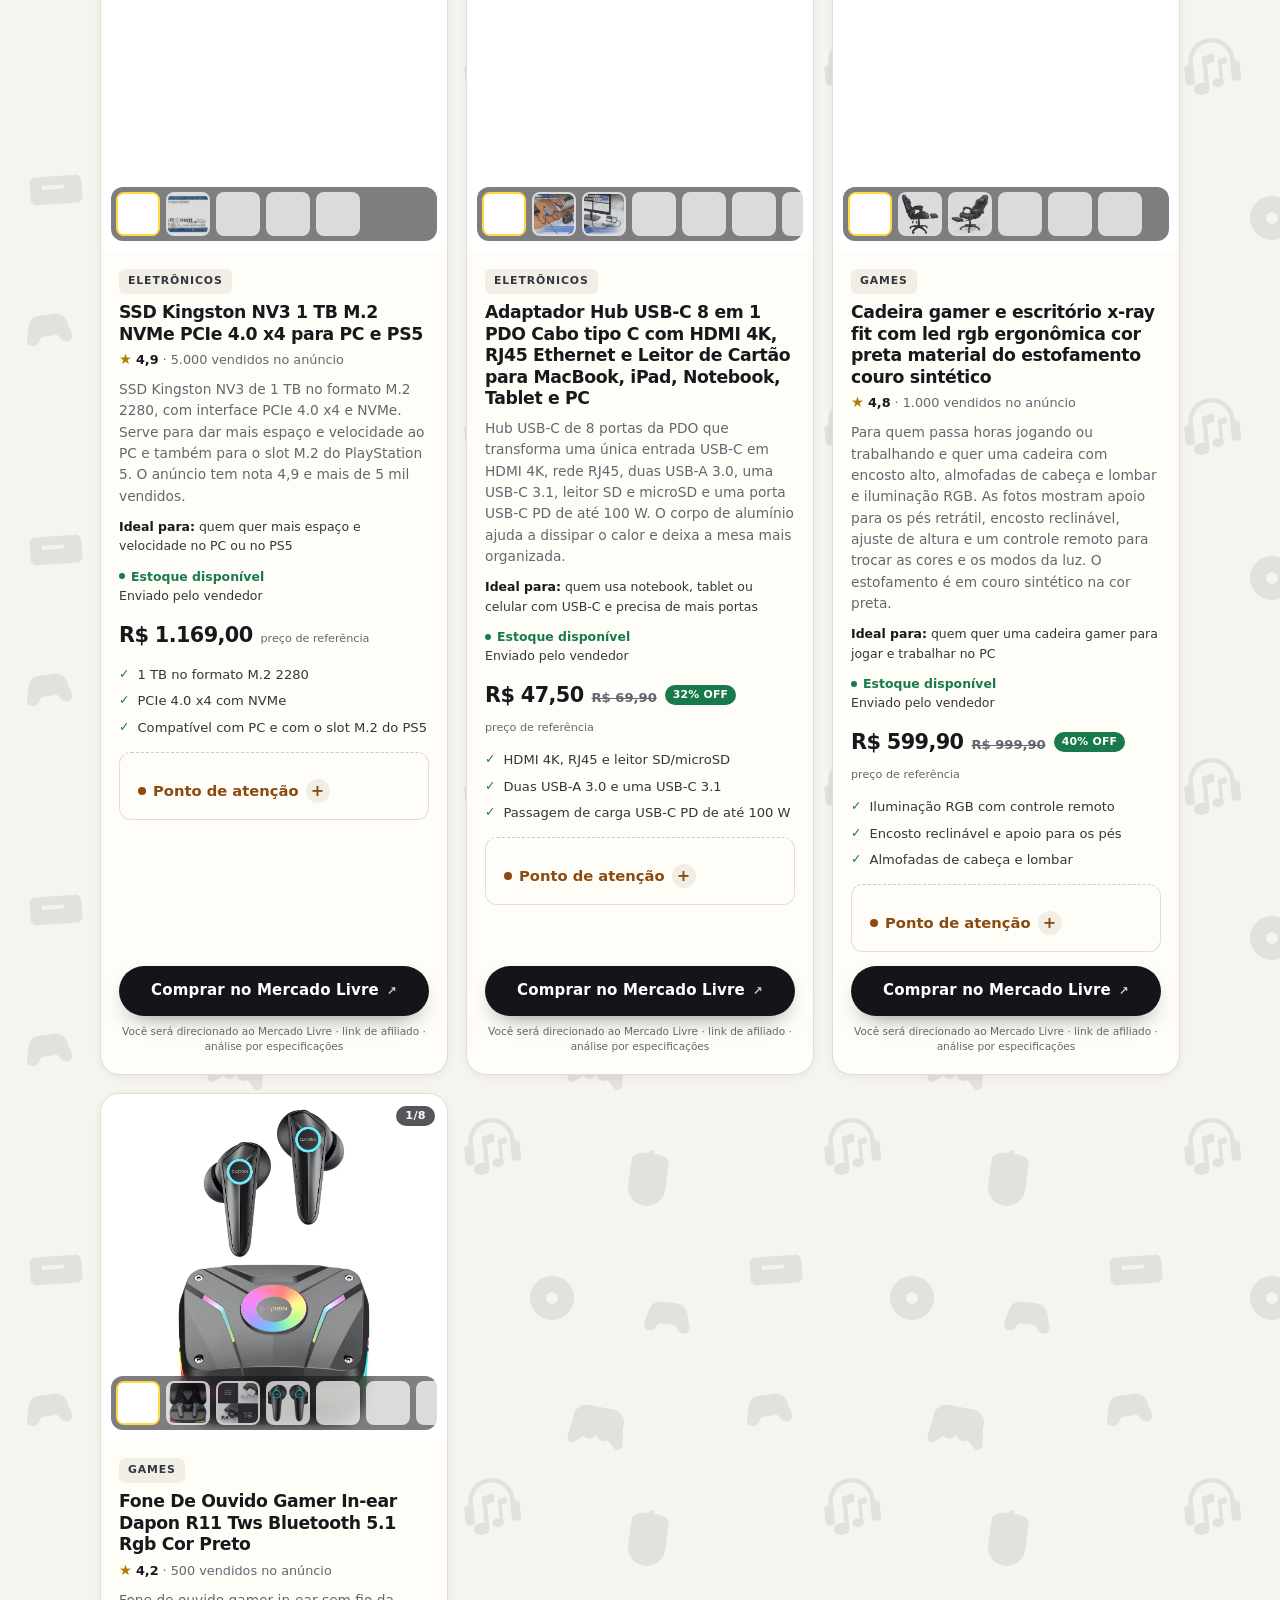
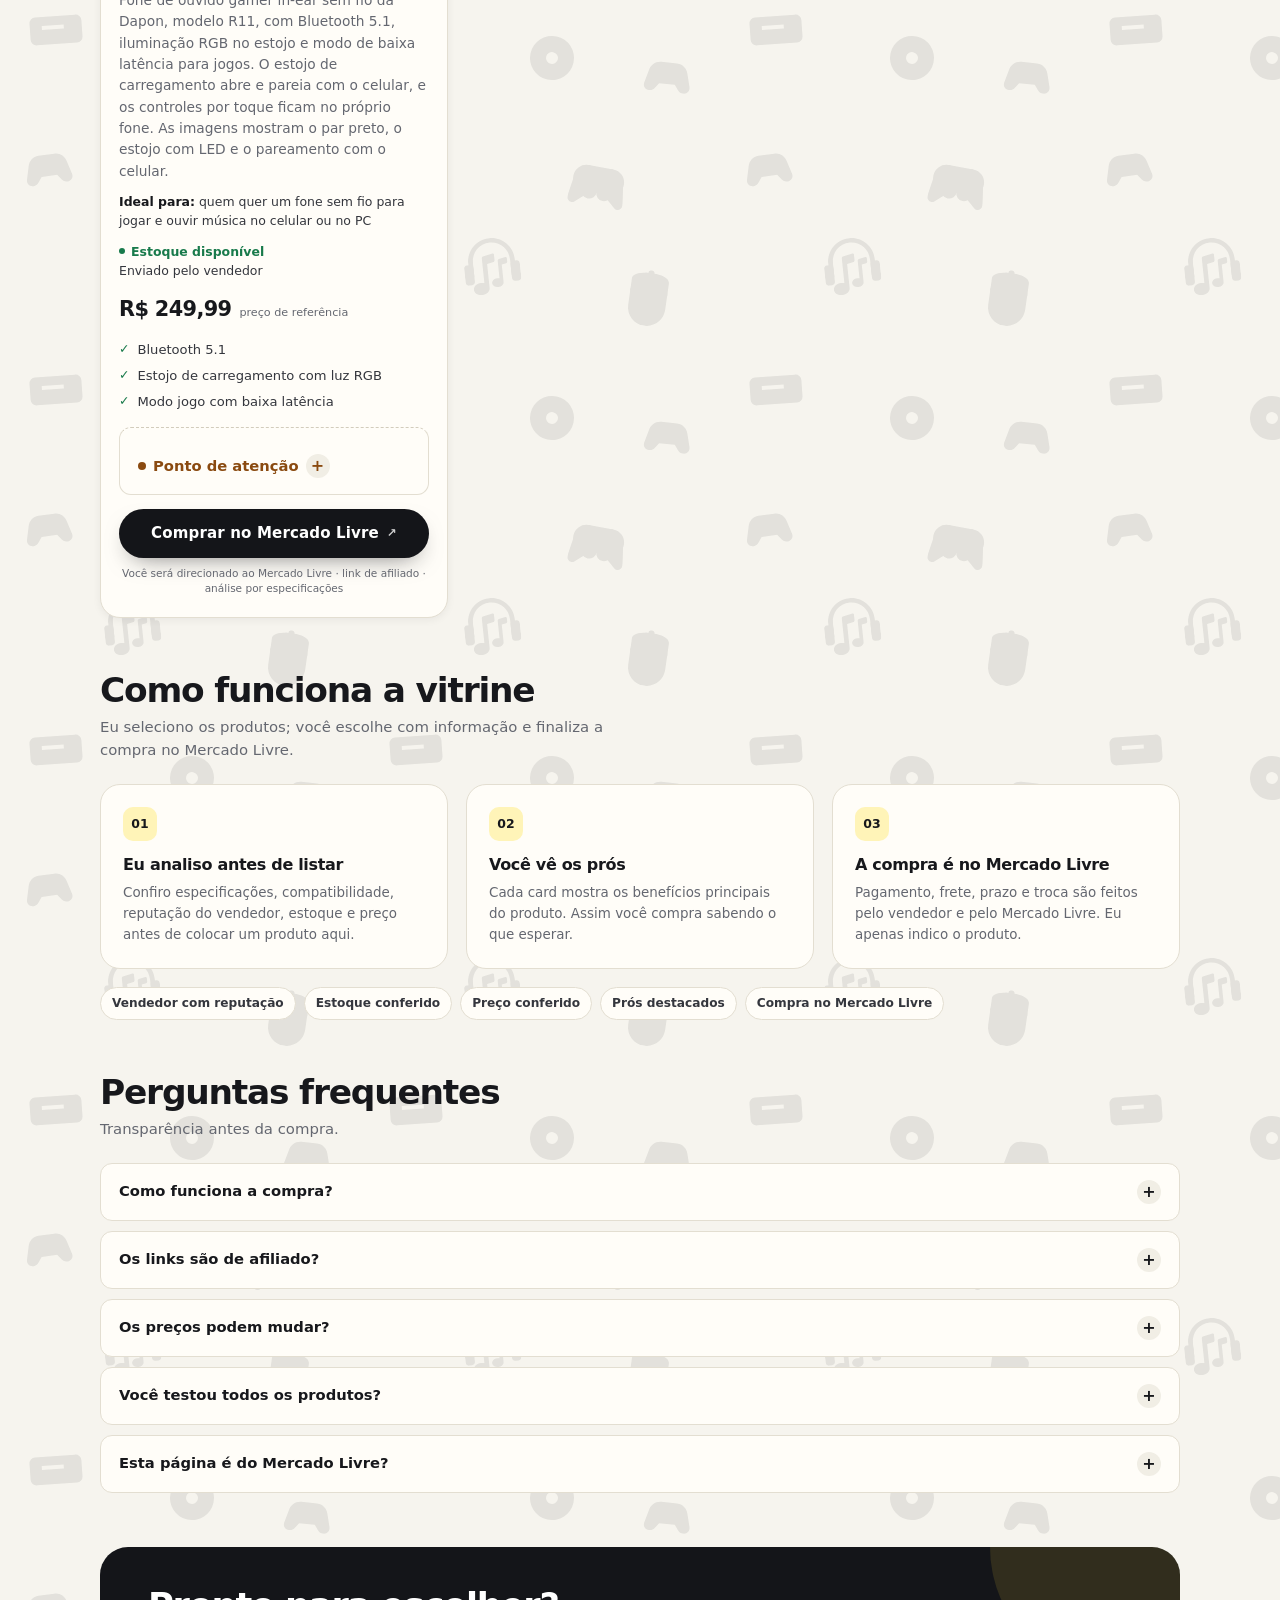
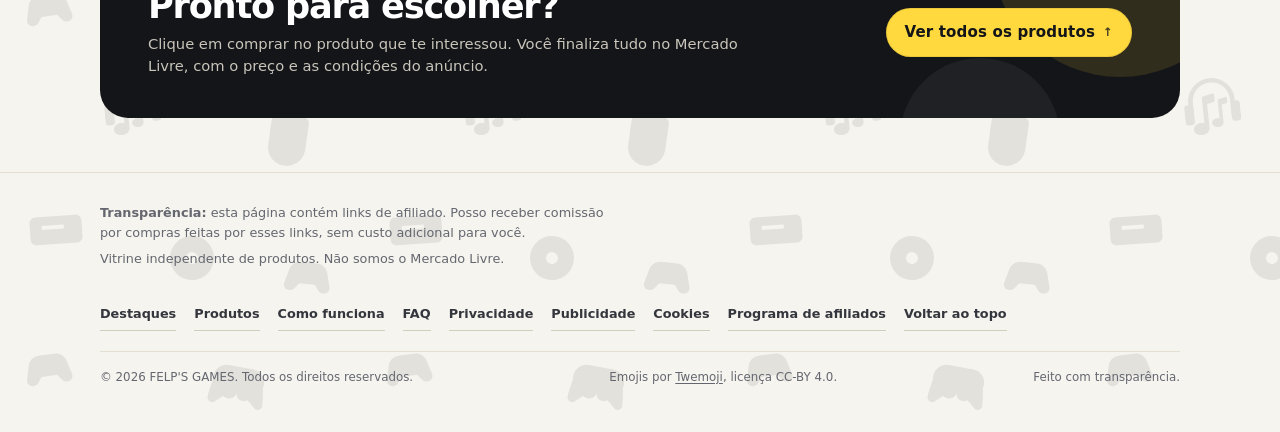
==== commit f6547f04: "Atualiza site FELP'S GAMES (2026-11-28 12:00 UTC)" ====
--- a/index.html
+++ b/index.html
@@ -88,7 +88,7 @@
   -->
 
   <script src="assets/produtos/manifest.js?v=2f0dcd84b9" defer></script>
-  <script src="app.js?v=5813ef1d92" defer></script>
+  <script src="app.js?v=315d892030" defer></script>
   <script src="ads.js?v=f6e2549222" defer></script>
 </head>
 
